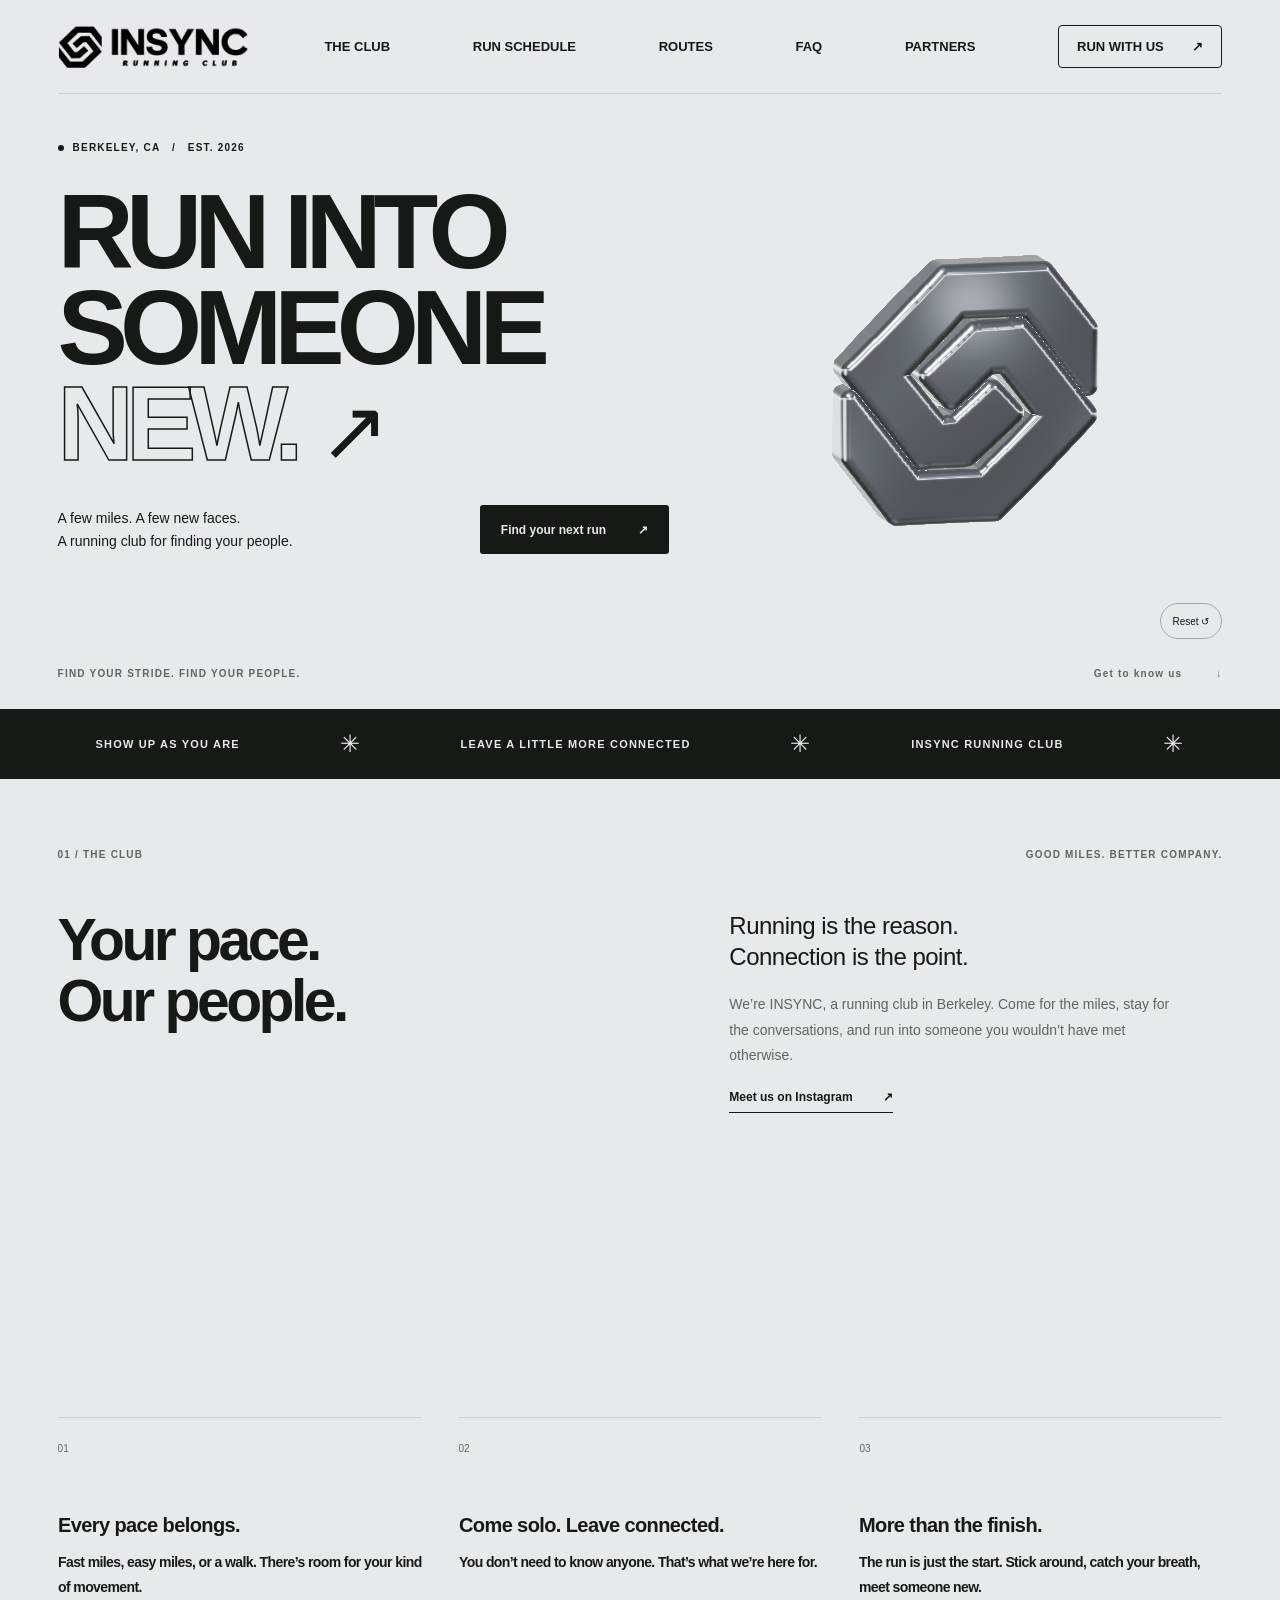
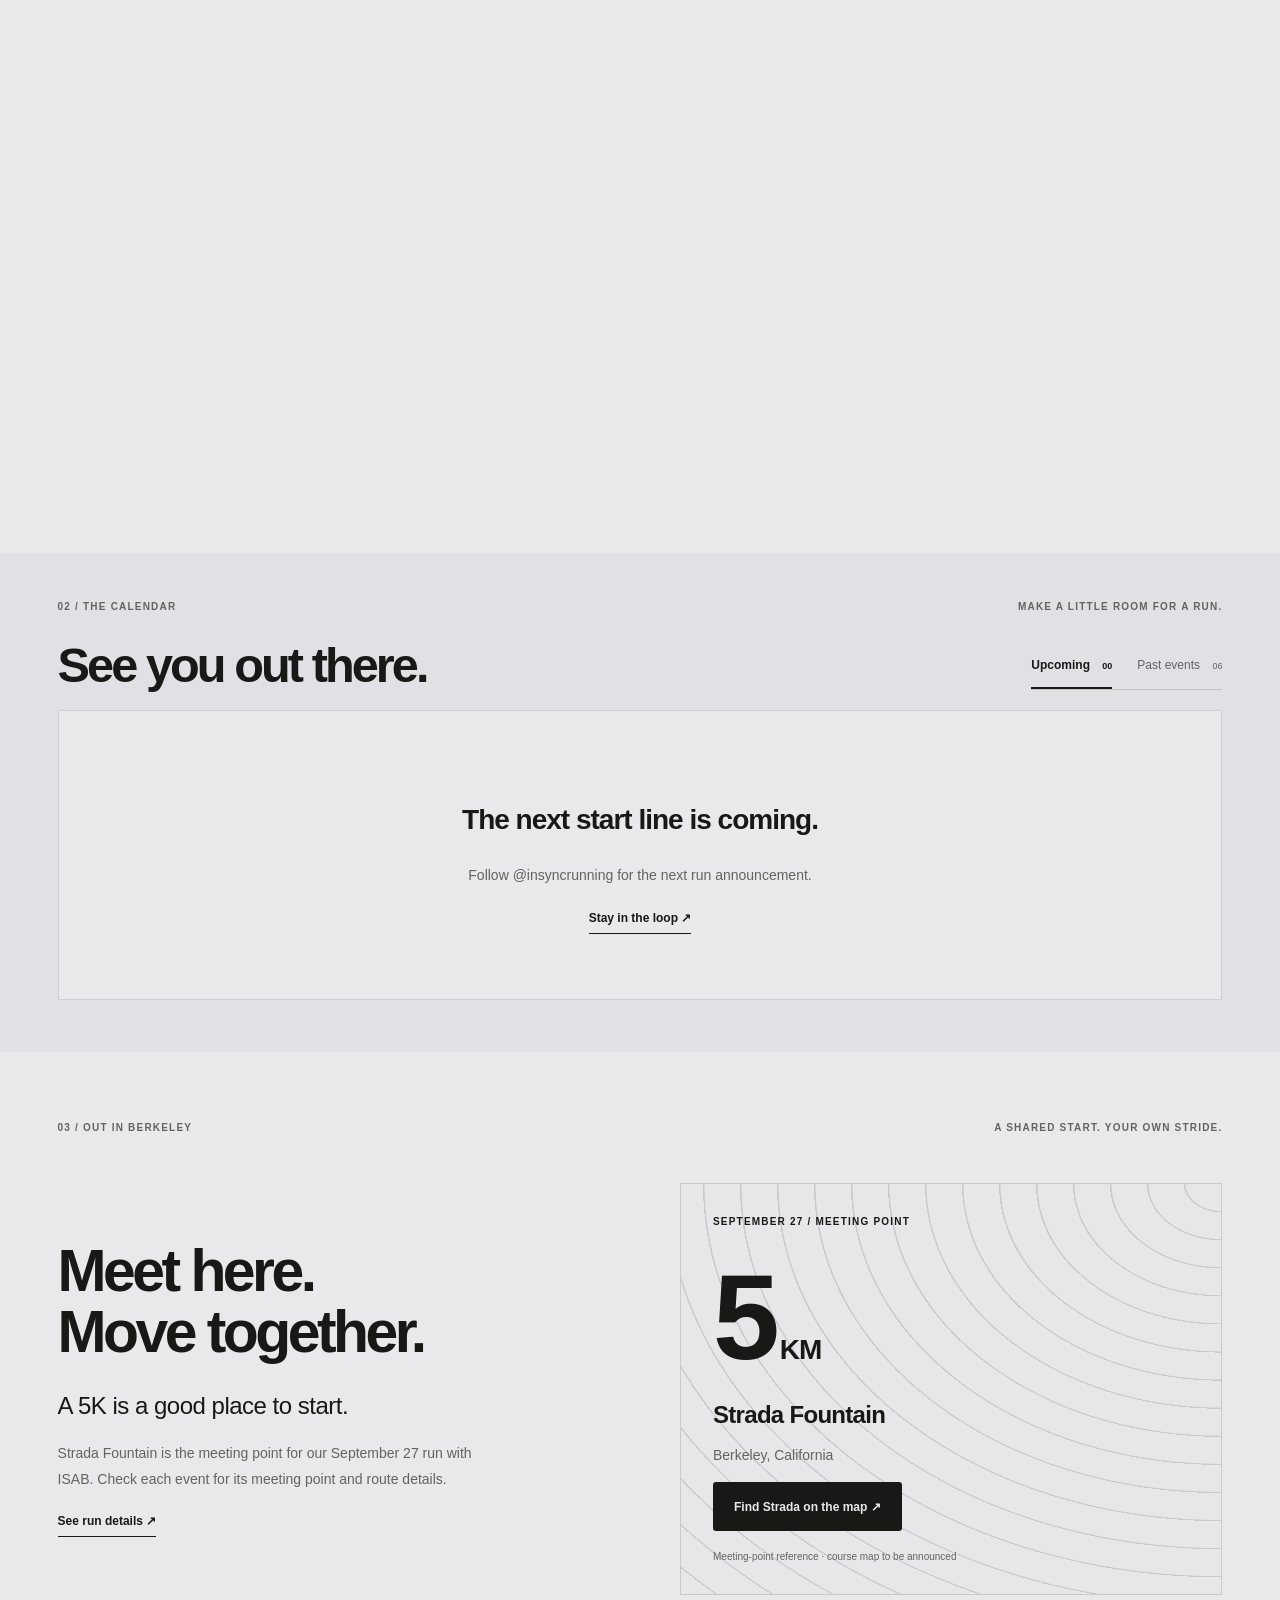
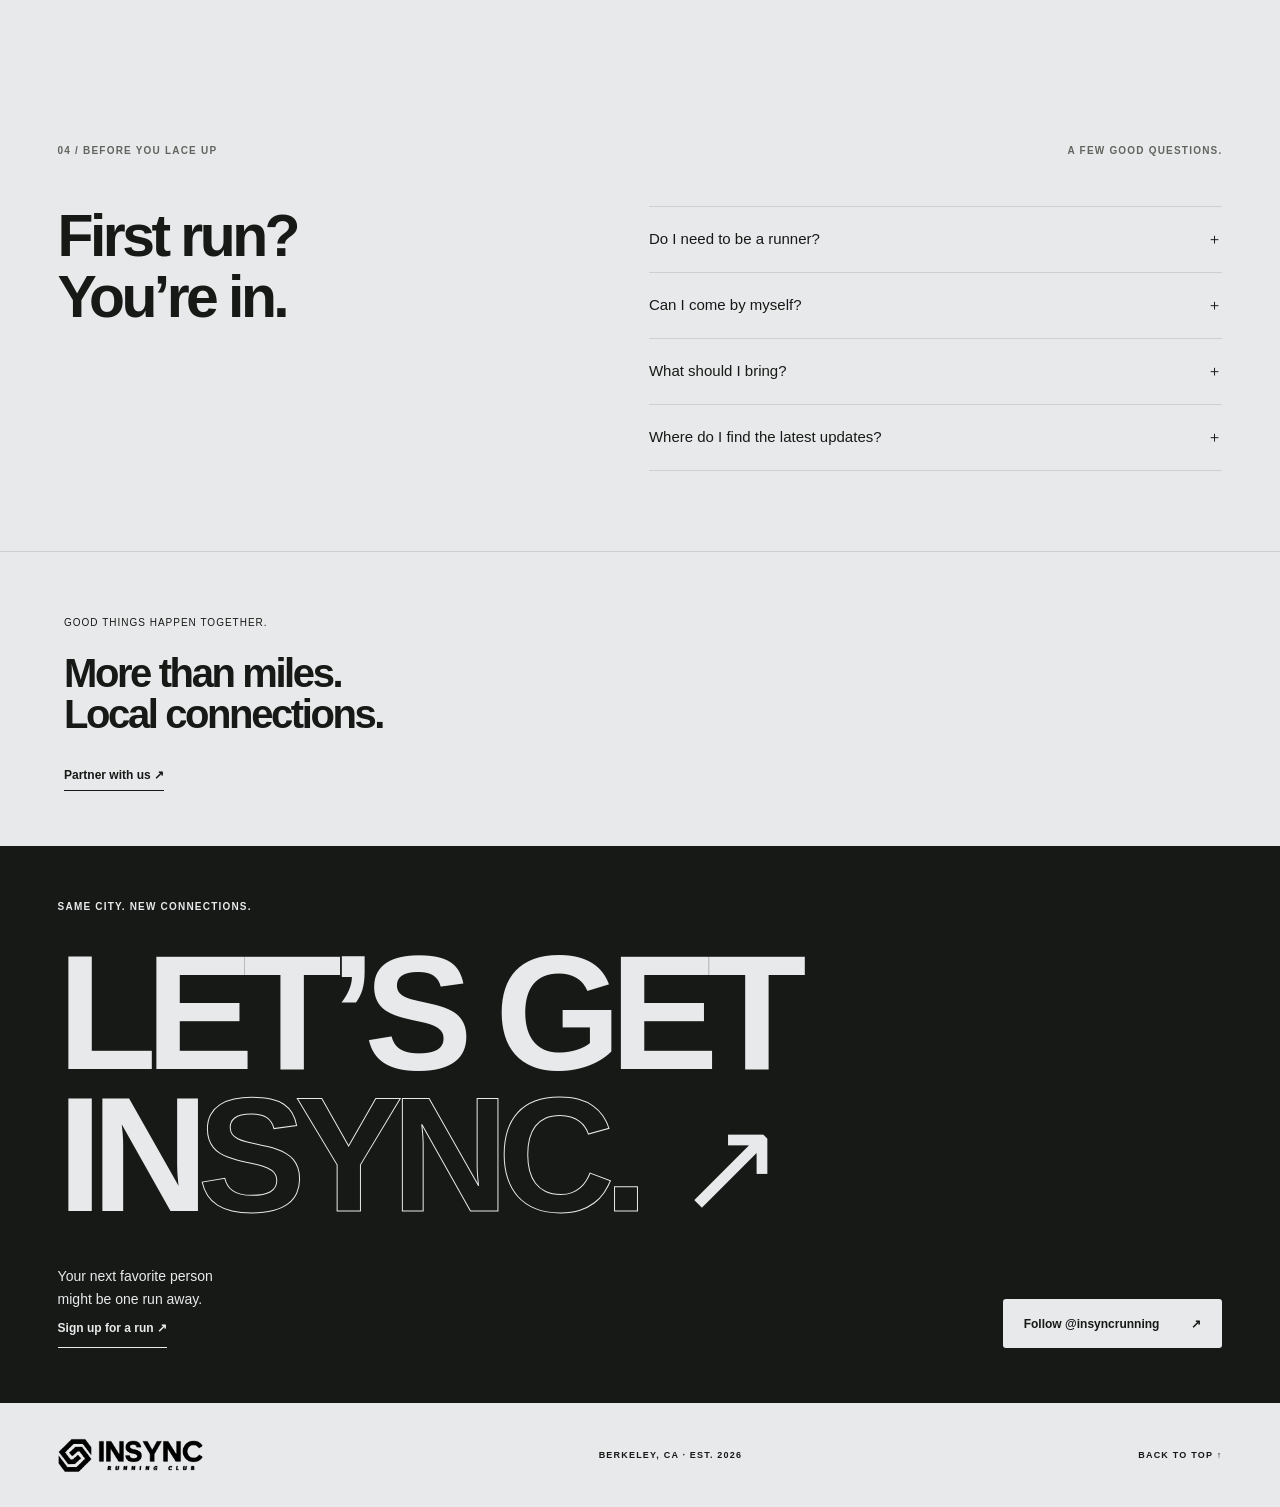
==== index.html @ 60ff1a01 "Keep the full calendar flyer visible and run the bead under the values copy. Co-authored-by: Cursor " ====
<!doctype html>
<html lang="en">
<head>
<meta charset="utf-8"><meta name="viewport" content="width=device-width, initial-scale=1">
<title>INSYNC Running Club — Run into someone new.</title>
<meta name="description" content="Find your stride. Find your people. INSYNC is a Berkeley running club for every pace. Explore upcoming runs and join the community.">
<meta name="theme-color" content="#e8e9eb"><meta property="og:title" content="INSYNC Running Club"><meta property="og:description" content="Run into someone new. A Berkeley running club for every pace."><meta property="og:image" content="https://insyncrunning.com/assets/og.png"><meta property="og:type" content="website">
<link rel="icon" href="assets/favicon-32.png"><link rel="apple-touch-icon" href="assets/apple-touch-icon.png"><link rel="stylesheet" href="styles.css?v=20260923-bead9">
</head>
<body>
<a class="skip" href="#main">Skip to content</a>
<header class="header" id="top"><a class="brand" href="#top" aria-label="INSYNC home"><img src="assets/logo-horizontal.png" width="240" height="64" alt="INSYNC Running Club"></a><nav aria-label="Main navigation" class="main-nav"><a href="#club">THE CLUB</a><a href="#events">RUN SCHEDULE</a><a class="desktop-link" href="#routes">ROUTES</a><a class="desktop-link" href="#faq">FAQ</a><a class="desktop-link" href="partners.html">PARTNERS</a><a href="#join" class="nav-join">RUN WITH US <span aria-hidden="true">↗</span></a><button class="menu-button" aria-expanded="false" aria-controls="site-menu" type="button">MENU <span aria-hidden="true">＋</span></button></nav></header><nav id="site-menu" class="site-menu" aria-label="Full menu" hidden><a href="#club">THE CLUB <span>01</span></a><a href="#events">RUN SCHEDULE <span>02</span></a><a href="#routes">ROUTES <span>03</span></a><a href="#join">SIGN UP <span>04</span></a><a href="#faq">FAQ <span>05</span></a><a href="mailto:lperehinets1@gmail.com">PARTNER WITH US <span>06</span></a></nav>
<main id="main">
<section class="hero">
<div class="jelly-stage"><canvas id="logo-jelly" tabindex="0" role="img" aria-label="Interactive 3D INSYNC logo. Drag and release to toss, tap to squish. Use arrow keys to nudge, Space to squish, or Escape to reset."></canvas><div class="jelly-grab" aria-hidden="true"></div></div>
<div class="hero-copy"><p class="eyebrow"><span class="dot"></span> BERKELEY, CA &nbsp; / &nbsp; EST. 2026</p><h1>RUN INTO<br>SOMEONE<br><span class="outline">NEW.</span><span class="title-arrow" aria-hidden="true">↗</span></h1><div class="hero-bottom"><p>A few miles. A few new faces.<br>A running club for finding your people.</p><a class="button dark" href="#events">Find your next run <span aria-hidden="true">↗</span></a></div></div>
<div class="hero-space" aria-hidden="true"></div>
<button id="jelly-reset" class="hero-reset" type="button" hidden aria-label="Reset logo position">Reset ↺</button>
<div class="hero-caption"><span>FIND YOUR STRIDE. FIND YOUR PEOPLE.</span><a href="#club">Get to know us <span aria-hidden="true">↓</span></a></div>
</section>
<div class="ticker" aria-hidden="true"><span>SHOW UP AS YOU ARE</span><b>✳</b><span>LEAVE A LITTLE MORE CONNECTED</span><b>✳</b><span>INSYNC RUNNING CLUB</span><b>✳</b></div>
<section class="club section" id="club"><div class="section-label"><span>01 / THE CLUB</span><span>GOOD MILES. BETTER COMPANY.</span></div><div class="club-intro"><h2>Your pace.<br>Our people.</h2><div><p class="lead">Running is the reason.<br>Connection is the point.</p><p>We’re INSYNC, a running club in Berkeley. Come for the miles, stay for the conversations, and run into someone you wouldn’t have met otherwise.</p><a class="text-link" href="https://www.instagram.com/insyncrunning" target="_blank" rel="noopener noreferrer">Meet us on Instagram <span aria-hidden="true">↗</span></a></div></div>
<div class="values-runway" id="values-runway">
<div class="values-sticky">
<div class="values values-bead">
<div class="metal-bead bead-entry" id="metal-bead" aria-hidden="true"><span class="metal-bead-cue">↓</span></div>
<article class="value-card"><span>01</span><div class="pt-host" data-particle-text><div class="pt-text"><h3 class="pt-title">Every pace belongs.</h3><p class="pt-body">Fast miles, easy miles, or a walk. There’s room for your kind of movement.</p></div><canvas class="pt-canvas" aria-hidden="true"></canvas></div></article>
<article class="value-card"><span>02</span><div class="pt-host" data-particle-text><div class="pt-text"><h3 class="pt-title">Come solo. Leave connected.</h3><p class="pt-body">You don’t need to know anyone. That’s what we’re here for.</p></div><canvas class="pt-canvas" aria-hidden="true"></canvas></div></article>
<article class="value-card"><span>03</span><div class="pt-host" data-particle-text><div class="pt-text"><h3 class="pt-title">More than the finish.</h3><p class="pt-body">The run is just the start. Stick around, catch your breath, meet someone new.</p></div><canvas class="pt-canvas" aria-hidden="true"></canvas></div></article>
</div>
</div>
</div>
</section>
<section class="events section" id="events"><div class="section-label"><span>02 / THE CALENDAR</span><span>MAKE A LITTLE ROOM FOR A RUN.</span></div><div class="events-heading"><h2>See you out there.</h2><div class="tabs" role="tablist" aria-label="Event schedule"><button type="button" id="upcoming-tab" role="tab" aria-selected="true" aria-controls="upcoming">Upcoming <span id="upcoming-count">01</span></button><button type="button" id="past-tab" role="tab" aria-selected="false" aria-controls="past" tabindex="-1">Past events <span id="past-count">05</span></button></div></div>
<div id="upcoming" role="tabpanel" aria-labelledby="upcoming-tab" tabindex="0"><article class="event-card" id="featured-event"><div class="event-poster event-poster--image"><img src="assets/insync-september-27-isab.png" width="819" height="1024" alt="INSYNC × ISAB flyer: 5K &amp; DJ Afters, Sunday September 27 at 10:30 AM, Strada Fountain"></div><div class="event-info"><p class="eyebrow" id="event-status"><span class="dot"></span> NEXT ON THE CALENDAR</p><h3>INSYNC × ISAB</h3><p class="event-description">A Sunday 5K with International Students Association at Berkeley, then DJ afters.<br>All paces. Anyone welcome.</p><dl><div><dt>WHEN</dt><dd><time datetime="2026-09-27T10:30:00-07:00">Sunday, September 27, 2026<br>10:30 AM · Pacific</time></dd></div><div><dt>MEET AT</dt><dd>Strada Fountain<br><span>Berkeley, CA</span></dd></div><div><dt>THE PLAN</dt><dd>3 miles / 5K. Then we hang.</dd></div></dl><div class="event-actions"><a class="button dark" id="event-rsvp" href="https://partiful.com/e/kMO2O52GMtITjHEYvllk" target="_blank" rel="noopener noreferrer">Count me in <span aria-hidden="true">↗</span></a><a class="text-link" href="https://www.google.com/maps/search/?api=1&amp;query=Caffe+Strada+Berkeley" target="_blank" rel="noopener noreferrer">Get directions ↗</a></div><a class="calendar-link" id="calendar-link" href="assets/insync-september-27.ics" download>Add to calendar <span aria-hidden="true">＋</span></a></div></article><div class="empty-state" id="upcoming-empty" hidden><h3>The next start line is coming.</h3><p>Follow @insyncrunning for the next run announcement.</p><a class="text-link" href="https://www.instagram.com/insyncrunning" target="_blank" rel="noopener noreferrer">Stay in the loop ↗</a></div></div>
<div id="past" role="tabpanel" aria-labelledby="past-tab" tabindex="0" hidden><div class="archive-grid" id="archive-grid"><article class="archive-card"><p class="eyebrow">SEP 18, 2026</p><h3>5K &amp; Afters</h3><p>5:30 PM · Fountain next to Strada<br>Berkeley, CA</p><a class="text-link" href="https://www.instagram.com/insyncrunning" target="_blank" rel="noopener noreferrer">Visit club Instagram ↗</a></article><article class="archive-card"><p class="eyebrow">SEP 04, 2026</p><h3>INSYNC × Layers</h3><p>5K & DJ Afters · 4 PM<br>2436 Channing Way, Berkeley</p><a class="text-link" href="https://www.instagram.com/insyncrunning" target="_blank" rel="noopener noreferrer">Visit club Instagram ↗</a></article><article class="archive-card"><p class="eyebrow">MAY 09, 2026</p><h3>Finals Week Reset Run</h3><p>10 AM · Layers Superfood Bar<br>2436 Channing Way, Berkeley</p><a class="text-link" href="https://www.instagram.com/insyncrunning" target="_blank" rel="noopener noreferrer">Visit club Instagram ↗</a></article><article class="archive-card"><p class="eyebrow">MAY 03, 2026</p><h3>Running in Her Shoes</h3><p>5K · 10:30 AM · 2325 Piedmont Ave<br>Benefiting the Peace Over Violence Foundation</p><a class="text-link" href="https://www.instagram.com/insyncrunning" target="_blank" rel="noopener noreferrer">Visit club Instagram ↗</a></article><article class="archive-card"><p class="eyebrow">APR 25, 2026</p><h3>KAPi × INSYNC</h3><p>5K Charity Run · 10 AM<br>Fountain across from Strada</p><a class="text-link" href="https://www.instagram.com/insyncrunning" target="_blank" rel="noopener noreferrer">Visit club Instagram ↗</a></article></div></div></section>
<section class="routes section" id="routes"><div class="section-label"><span>03 / OUT IN BERKELEY</span><span>A SHARED START. YOUR OWN STRIDE.</span></div><div class="route-grid"><div><h2>Meet here.<br>Move together.</h2><p class="lead">A 5K is a good place to start.</p><p>Strada Fountain is the meeting point for our September 27 run with ISAB. Check each event for its meeting point and route details.</p><a class="text-link" href="https://partiful.com/e/kMO2O52GMtITjHEYvllk" target="_blank" rel="noopener noreferrer">See run details ↗</a></div><div class="route-panel"><span class="eyebrow">SEPTEMBER 27 / MEETING POINT</span><div class="route-distance">5<span>KM</span></div><h3>Strada Fountain</h3><p>Berkeley, California</p><a class="button dark" href="https://www.google.com/maps/search/?api=1&amp;query=Caffe+Strada+Berkeley" target="_blank" rel="noopener noreferrer">Find Strada on the map ↗</a><small>Meeting-point reference · course map to be announced</small></div></div></section><section class="faq section" id="faq"><div class="section-label"><span>04 / BEFORE YOU LACE UP</span><span>A FEW GOOD QUESTIONS.</span></div><div class="faq-grid"><h2>First run?<br>You’re in.</h2><div class="questions"><details><summary>Do I need to be a runner?<span aria-hidden="true">＋</span></summary><p>No pace requirement here. Run, jog, or walk — show up with whatever energy you’ve got.</p></details><details><summary>Can I come by myself?<span aria-hidden="true">＋</span></summary><p>Absolutely. Meeting someone new is the whole idea. Come say hi and we’ll take it from there.</p></details><details><summary>What should I bring?<span aria-hidden="true">＋</span></summary><p>Comfortable shoes, water, and whatever you need for a few miles outside. Check the event page for any specific details.</p></details><details><summary>Where do I find the latest updates?<span aria-hidden="true">＋</span></summary><p>Check <a href="https://www.instagram.com/insyncrunning" target="_blank" rel="noopener noreferrer">@insyncrunning on Instagram</a> and the linked event page for meeting details and changes.</p></details></div></div></section>
<section class="partner-strip"><p>GOOD THINGS HAPPEN TOGETHER.</p><h2>More than miles.<br>Local connections.</h2><a class="text-link" href="mailto:lperehinets1@gmail.com">Partner with us ↗</a></section><section class="join section" id="join"><p class="eyebrow">SAME CITY. NEW CONNECTIONS.</p><h2>LET’S GET<br>IN<span class="outline">SYNC.</span><span aria-hidden="true">↗</span></h2><div class="join-bottom"><p>Your next favorite person<br>might be one run away.<br><a class="text-link" href="#events">Sign up for a run ↗</a></p><a class="button light" href="https://www.instagram.com/insyncrunning" target="_blank" rel="noopener noreferrer">Follow @insyncrunning <span aria-hidden="true">↗</span></a></div></section>
</main><footer><a href="#top" aria-label="Back to top"><img src="assets/logo-horizontal.png" alt="INSYNC Running Club" width="170" height="46"></a><span>BERKELEY, CA · EST. 2026</span><a href="#top">BACK TO TOP ↑</a></footer><script src="main.js?v=20260923-bead9"></script><script src="particle-text.js?v=20260923-bead9" defer></script><script src="logo-jelly.js?v=20260923-bead9" defer></script>
</body></html>
---- styles.css ----
:root{--paper:#e8e9eb;--ink:#171916;--muted:#62645e;--line:#cdd0d3;--accent:#d8dadd;--ease:cubic-bezier(.22,1,.36,1)}*{box-sizing:border-box}html{scroll-behavior:smooth;scroll-padding-top:100px}body{margin:0;background:var(--paper);color:var(--ink);font-family:Arial,Helvetica,sans-serif;-webkit-font-smoothing:antialiased}a{color:inherit;text-decoration:none}button{font:inherit;color:inherit;cursor:pointer}img{display:block;max-width:100%;height:auto}button,a,summary{-webkit-tap-highlight-color:transparent}a:focus-visible,button:focus-visible,summary:focus-visible,[tabindex]:focus-visible{outline:2px solid var(--ink);outline-offset:6px}::selection{background:var(--ink);color:var(--paper)}[hidden]{display:none!important}.skip{position:fixed;top:-80px;left:20px;z-index:100;background:var(--ink);color:white;padding:16px}.skip:focus{top:12px}.header{height:94px;margin:0 4.5%;display:flex;justify-content:space-between;align-items:center;border-bottom:1px solid var(--line)}.brand{width:190px}.brand img,footer img{mix-blend-mode:multiply}.header nav{display:flex;align-items:center;gap:34px;font-size:13px;font-weight:600}.header nav a{padding:12px 0}.header nav .nav-join{border:1px solid var(--ink);padding:13px 18px;border-radius:4px}.nav-join span{margin-left:25px}.hero{padding:48px 4.5% 0;display:grid;grid-template-columns:1.18fr 1fr;gap:35px}.eyebrow,.section-label,.panel-top,.panel-bottom,.hero-caption,.ticker,.poster-top,.poster-bottom,footer,.calendar-link{font-size:10px;font-weight:700;letter-spacing:1.2px}.eyebrow{display:flex;align-items:center;gap:9px;margin:0 0 30px}.dot{width:6px;height:6px;background:currentColor;border-radius:50%;display:inline-block}h1{font-size:clamp(70px,8.25vw,140px);letter-spacing:-.075em;line-height:.91;margin:0;font-weight:900}h1 .outline{-webkit-text-stroke:1.5px var(--ink);color:transparent}.title-arrow{display:inline-block;font-size:.8em;margin-left:.28em;font-weight:400}.hero-bottom{display:flex;flex-wrap:wrap;align-items:center;gap:20px;justify-content:space-between;margin-top:34px}.hero-bottom p,.join-bottom p{font-size:14px;line-height:1.65;margin:0}.button{min-height:49px;padding:17px 21px;display:inline-flex;align-items:center;justify-content:space-between;gap:32px;font-size:12px;font-weight:700;border-radius:3px;transition:transform .25s var(--ease),background .25s}.button:hover{transform:translateY(-3px)}.button.dark{background:var(--ink);color:var(--paper)}.button.dark:hover{background:#373b32}.button.light{background:var(--paper);color:var(--ink)}.run-panel{background:linear-gradient(125deg,#b4b7bc 0%,#eceef0 32%,#c8cbd0 57%,#f0f1f2 78%,#b9bcc1 100%);min-height:490px;position:relative;overflow:hidden;border-radius:3px;display:flex;flex-direction:column;justify-content:space-between}.panel-top,.panel-bottom{display:flex;justify-content:space-between;align-items:center;padding:25px;z-index:2;gap:12px;line-height:1.6}.panel-coordinate{text-align:right}.track{position:absolute;inset:0;overflow:hidden}.track i{position:absolute;width:145%;height:48%;border:1px solid #9fa4ab;transform:rotate(-28deg);border-radius:50%;left:-20%;top:58%}.track i:nth-child(2){width:170%;height:64%;left:-32%;top:50%}.track i:nth-child(3){width:195%;height:80%;left:-44%;top:42%}.track i:nth-child(4){width:220%;height:96%;left:-56%;top:34%}.hero-caption{grid-column:1/-1;display:flex;justify-content:space-between;padding:1px 0 30px;color:var(--muted)}.hero-caption a span{margin-left:30px}.ticker{background:var(--ink);color:var(--paper);display:flex;justify-content:space-around;align-items:center;gap:24px;padding:21px 4.5%;font-size:11px}.ticker b{font-size:24px;font-weight:400}.section{padding:70px 4.5% 80px}.section-label{display:flex;justify-content:space-between;color:var(--muted);margin-bottom:50px}.club-intro{display:grid;grid-template-columns:1.2fr 1fr;gap:80px}h2{font-size:clamp(38px,4.6vw,72px);letter-spacing:-.06em;line-height:1.03;margin:0;font-weight:700}.club-intro>div{max-width:440px}.lead{font-size:24px;line-height:1.3;letter-spacing:-.5px;margin:0 0 20px}.club-intro p:not(.lead),.values .pt-body,.questions p{font-size:14px;line-height:1.8;color:var(--muted)}.text-link{display:inline-flex;gap:30px;font-size:12px;font-weight:700;border-bottom:1px solid currentColor;padding:8px 0;transition:gap .25s}.text-link:hover{gap:38px}.values{display:grid;grid-template-columns:repeat(3,1fr);gap:38px;margin-top:65px}.values article{border-top:1px solid var(--line);padding-top:20px;position:relative}.values article>span{font-size:10px;color:var(--muted)}.values .pt-title,.values h3{font-size:20px;letter-spacing:-.6px;margin:28px 0 12px;display:block;font-weight:700;color:var(--ink)}.values .pt-body,.values p{max-width:310px;margin:0}.events{background:#dfe1e4;padding-top:48px;padding-bottom:52px}.events .section-label{margin-bottom:28px}.events-heading{display:flex;justify-content:space-between;align-items:end;gap:30px;margin-bottom:20px}.events-heading h2{font-size:clamp(32px,3.8vw,56px)}.tabs{display:flex;border-bottom:1px solid #c3c5ba;gap:25px}.tabs button{background:none;border:0;border-bottom:2px solid transparent;padding:15px 0;font-size:12px;color:var(--muted)}.tabs button[aria-selected=true]{border-color:var(--ink);color:var(--ink);font-weight:bold}.tabs span{font-size:9px;margin-left:9px}.event-card{display:grid;grid-template-columns:minmax(220px,.78fr) 1.22fr;align-items:center;background:var(--paper);border:1px solid var(--line);border-radius:3px;overflow:hidden}.event-poster{background:var(--ink);color:var(--paper);padding:30px;display:flex;flex-direction:column;justify-content:space-between;min-height:495px}.event-poster--image{padding:0;min-height:0;background:#111;overflow:hidden;position:relative;display:flex;align-items:center;justify-content:center;align-self:stretch}.event-poster--image img{display:block;width:auto;height:auto;max-width:100%;max-height:min(560px,62vh);margin:0 auto;object-fit:contain}.poster-top{display:flex;justify-content:space-between;align-items:center;line-height:1.5}.poster-top img{filter:invert(1);mix-blend-mode:screen}.poster-title{font-size:clamp(48px,6.2vw,100px);font-weight:900;font-style:italic;line-height:.94;letter-spacing:-.065em;margin:55px 0}.poster-title span{color:var(--accent)}.poster-bottom{display:flex;justify-content:space-between;font-size:9px;gap:20px}.event-info{padding:26px 32px;display:flex;flex-direction:column;justify-content:center}.event-info .eyebrow{font-size:9px;margin-bottom:14px}.event-info h3{font-size:clamp(26px,2.6vw,34px);letter-spacing:-1.4px;margin:0 0 10px}.event-description{color:var(--muted);font-size:13px;line-height:1.55;margin:0}.event-info dl{margin:16px 0}.event-info dl>div{display:grid;grid-template-columns:80px 1fr;padding:8px 0;border-top:1px solid var(--line);gap:10px}.event-info dt{font-size:9px;letter-spacing:1px;padding-top:3px;color:var(--muted)}.event-info dd{margin:0;font-size:13px;line-height:1.6}.event-info dd span{color:var(--muted)}.event-actions{display:flex;align-items:center;gap:25px;flex-wrap:wrap}.calendar-link{display:inline-block;font-size:10px;margin-top:12px;letter-spacing:0;font-weight:400;padding:4px 0}.empty-state{padding:65px 25px;text-align:center;border:1px solid var(--line);background:var(--paper)}.empty-state h3{font-size:28px;letter-spacing:-1px}.empty-state p{font-size:14px;line-height:1.7;max-width:440px;margin:15px auto;color:var(--muted)}.archive-symbol{font-size:50px}.faq-grid{display:grid;grid-template-columns:1fr 1.1fr;gap:70px}details{border-top:1px solid var(--line)}details:last-child{border-bottom:1px solid var(--line)}summary{list-style:none;cursor:pointer;padding:23px 0;font-size:15px;display:flex;justify-content:space-between;gap:20px}summary::-webkit-details-marker{display:none}summary span{transition:transform .25s}details[open] summary span{transform:rotate(45deg)}.questions p{margin:0;padding:0 30px 24px 0}.questions p a{text-decoration:underline}.join{background:var(--ink);color:var(--paper);padding-top:55px;padding-bottom:55px}.join h2{font-size:clamp(70px,12.7vw,195px);line-height:.87;letter-spacing:-.07em;font-weight:900}.join h2>.outline{-webkit-text-stroke:1px var(--paper);color:transparent}.join h2>span:last-child{font-weight:400;font-size:.8em;margin-left:.3em}.join-bottom{display:flex;justify-content:space-between;align-items:end;margin-top:40px;gap:30px}.join a:focus-visible{outline-color:var(--paper)}footer{padding:35px 4.5%;display:flex;align-items:center;justify-content:space-between;gap:25px;font-size:9px}footer img{width:145px}a:hover{opacity:.85}.button:hover,.brand:hover{opacity:1}@media(min-width:1600px){.hero,.section,.header,footer{padding-left:max(4.5%,calc((100% - 1500px)/2));padding-right:max(4.5%,calc((100% - 1500px)/2))}.header{margin:0}.run-panel{min-height:570px}}@media(max-width:1000px){.hero{gap:25px;grid-template-columns:1.05fr 1fr}.hero-bottom{display:block}.hero-bottom .button{margin-top:18px}.run-panel{min-height:460px}.panel-top,.panel-bottom{padding:18px;font-size:8px}.events-heading{display:block}.tabs{width:max-content;margin-top:20px}.event-info{padding:30px 25px}.club-intro{gap:40px}.values{gap:22px}.values .pt-title,.values h3{font-size:18px}.poster-title{font-size:6.2vw}}@media(max-width:650px){html{scroll-padding-top:20px}.header{height:77px}.brand{width:140px}.header nav{gap:16px;font-size:11px}.header nav>a:first-child{display:none}.header nav .nav-join{padding:11px}.nav-join span{margin-left:8px}.hero{padding-top:32px;grid-template-columns:1fr;gap:27px}h1{font-size:clamp(48px,16.8vw,108px)}.eyebrow{font-size:9px;margin-bottom:24px}.hero-bottom{display:flex;margin-top:25px;gap:15px}.hero-bottom p{font-size:12px}.hero-bottom .button{margin-top:0;font-size:11px;gap:20px;padding:15px}.run-panel{min-height:390px}.panel-top,.panel-bottom{font-size:9px}.hero-caption{font-size:8px;gap:15px;padding-bottom:0}.ticker{margin-top:27px;gap:12px;font-size:8px;padding:15px 4.5%}.ticker span:last-of-type,.ticker b:last-child{display:none}.ticker b{font-size:20px}.section{padding:45px 5% 50px}.section-label{margin-bottom:30px;font-size:8px;gap:25px;line-height:1.7}.section-label span:last-child{text-align:right;max-width:135px}.club-intro,.faq-grid{grid-template-columns:1fr;gap:28px}h2{font-size:46px}.lead{font-size:22px}.values{grid-template-columns:1fr;margin-top:35px;gap:25px}.values article{display:grid;grid-template-columns:25px 1fr;gap:0 10px}.values article>span{padding-top:5px}.values .pt-host{grid-column:2}.values .pt-title,.values h3{margin:0 0 10px;font-size:20px}.values .pt-body,.values p{grid-column:2;max-width:none}.event-card{grid-template-columns:1fr;max-height:none}.event-poster{min-height:335px;padding:25px}.event-poster--image{min-height:0;padding:0;height:auto;max-height:none}.poster-title{font-size:70px;margin:38px 0}.event-info{padding:30px 24px}.event-info h3{font-size:34px}.event-actions{gap:18px}.event-actions .text-link{font-size:11px}.events-heading h2{font-size:42px}.tabs{width:100%;justify-content:space-between}.join h2{font-size:18vw}.join-bottom{align-items:start;flex-direction:column;gap:25px}.join h2>span:last-child{margin-left:.13em}footer{flex-wrap:wrap;padding:25px 5%;font-size:8px}footer img{width:125px}footer>a:last-child{margin-left:auto}}@media(prefers-reduced-motion:reduce){html{scroll-behavior:auto}*,*::before,*::after{animation:none!important;transition:none!important}}
.menu-button{background:transparent;border:0;padding:12px 0;font-size:12px;font-weight:600}.menu-button span{margin-left:10px}.site-menu{position:absolute;z-index:20;right:4.5%;top:82px;width:min(440px,91%);background:var(--ink);color:var(--paper);padding:18px 30px;box-shadow:0 20px 50px #0002}.site-menu a{display:flex;justify-content:space-between;padding:20px 0;border-bottom:1px solid #41433f;font-size:20px;letter-spacing:-.5px}.site-menu a:last-child{border:0}.site-menu a span{font-size:10px;color:#bbb}.site-menu a:focus-visible{outline-color:white}.archive-grid{display:grid;grid-template-columns:1fr 1fr;gap:20px}.archive-card{background:var(--paper);padding:32px;border:1px solid var(--line)}.archive-card h3{font-size:30px;letter-spacing:-1px;margin:0 0 20px}.archive-card>p:not(.eyebrow){font-size:13px;line-height:1.8;color:var(--muted)}#past>.event-card{margin-top:24px}.route-grid{display:grid;grid-template-columns:1fr 1fr;gap:80px;align-items:center}.route-grid .lead{margin-top:28px}.route-grid p:not(.lead){font-size:14px;color:var(--muted);line-height:1.8;max-width:430px}.route-panel{position:relative;padding:32px;background:repeating-radial-gradient(ellipse at 100% 0,transparent 0 35px,#c7cace 36px 37px),#e6e7e8;border:1px solid #c7cace}.route-distance{font-size:120px;font-weight:900;letter-spacing:-10px;line-height:1}.route-distance span{font-size:28px;letter-spacing:-1px;margin-left:10px}.route-panel h3{font-size:24px;letter-spacing:-.7px;margin-bottom:5px}.route-panel small{display:block;margin-top:20px;font-size:10px;color:var(--muted)}.partner-strip{padding:55px 5%;border-top:1px solid var(--line)}.partner-strip>p{font-size:10px;letter-spacing:1px}.partner-strip h2{font-size:40px;margin:25px 0}.partner-hero{padding:80px 5%;background:linear-gradient(120deg,#c6c9cd,#f0f1f2,#c6c9cd)}.partner-hero h1{font-size:clamp(60px,9vw,130px);max-width:1000px}.partner-hero .lead{margin-top:35px;max-width:530px}.partner-list{display:grid;grid-template-columns:repeat(3,1fr);gap:25px}.partner-list article{border-top:1px solid var(--line);padding-top:22px}.partner-list h3{font-size:25px;letter-spacing:-.7px}.partner-list p{line-height:1.8;font-size:14px;color:var(--muted)}.partner-contact{background:var(--ink);color:var(--paper);padding:65px 5%}.partner-contact p{line-height:1.8;max-width:530px;margin:25px 0}.partner-contact a:focus-visible{outline-color:white}@media(max-width:650px){.header nav{gap:12px}.header nav>a[href="#events"]{display:none}.menu-button{font-size:11px}.site-menu{top:70px}.archive-grid,.route-grid,.partner-list{grid-template-columns:1fr}.archive-card{padding:25px}.archive-card h3{font-size:26px}.route-grid{gap:30px}.route-panel{padding:25px}.partner-hero{padding:55px 5%}.partner-hero h1{font-size:15vw}.partner-hero .lead{font-size:20px}}

.hero-emblem{position:absolute;inset:18% 12%;display:flex;flex-direction:column;align-items:center;justify-content:center;gap:28px}.hero-emblem img{width:clamp(150px,19vw,260px);mix-blend-mode:multiply}.hero-emblem span{font-size:11px;font-weight:700;letter-spacing:3px}@media(max-width:650px){.hero-emblem img{width:180px}.hero-emblem span{font-size:9px}}

@media(max-width:360px){.brand{width:115px;flex-shrink:0}.header nav{gap:10px}.header nav .nav-join{padding:10px 8px;white-space:nowrap;font-size:10px}.nav-join span{margin-left:4px}.menu-button{white-space:nowrap;font-size:10px}.menu-button span{margin-left:4px}.hero-caption{font-size:7px}.hero-caption a span{margin-left:8px}}

/* The logo has its own contained playground; the rest of the page scrolls normally. */
.header{gap:clamp(35px,6vw,100px)}
.header .main-nav{flex:1;justify-content:space-between;gap:20px}
.header .main-nav .menu-button{display:none}
.run-panel{background:linear-gradient(125deg,#c8cbd0,#e9ebed 48%,#c9cdd2)}
.jelly-stage{position:absolute;inset:60px 0 65px;z-index:1}
.jelly-stage .hero-emblem{inset:0}
#logo-jelly{display:none;width:100%;height:100%;touch-action:none;outline-offset:-5px;cursor:default}
.jelly-ready #logo-jelly{display:block}
.jelly-ready .hero-emblem{display:none}
#logo-jelly.over-logo{cursor:grab}
#logo-jelly.dragging{cursor:grabbing}
#jelly-reset{border:1px solid #a3a7ad;background:transparent;border-radius:20px;padding:9px 12px;font-size:10px;min-height:36px}
.panel-bottom .panel-coordinate{display:none}
@media(max-width:1050px){.header{gap:35px}.header .main-nav{gap:18px}.header .brand{width:160px}.header .main-nav a{font-size:11px}.nav-join span{margin-left:8px}}
@media(max-width:760px){.header{gap:18px}.header .main-nav{flex:0;gap:18px}.header .main-nav .desktop-link,.header .main-nav>a[href="#club"],.header .main-nav>a[href="#events"]{display:none}.header .main-nav .menu-button{display:block}.header .brand{width:140px}.header .main-nav .nav-join{white-space:nowrap}.jelly-stage{inset:55px 0 60px}}
@media(max-width:360px){.header{gap:10px}.header .brand{width:115px}.header .main-nav{gap:10px}.header .main-nav .nav-join{font-size:10px}.panel-bottom{font-size:8px}}

.header .menu-button{white-space:nowrap;flex-shrink:0}

.run-panel .panel-top,.run-panel .panel-bottom{justify-content:flex-end}

/* One full-width hero playground, with links above the moving logo. */
.header nav a,.header nav button,.site-menu a{ text-transform:uppercase; }
.hero{position:relative;isolation:isolate}
.hero>.jelly-stage{inset:0;z-index:2;pointer-events:none}
#logo-jelly{pointer-events:none;touch-action:auto}
.jelly-grab{position:absolute;display:none;pointer-events:auto;touch-action:none;cursor:grab;border-radius:30%;transform:translate(-50%,-50%)}
.jelly-ready .jelly-grab{display:block}
.jelly-grab.dragging{cursor:grabbing}
.hero:has(.jelly-ready) .hero-emblem{display:none}
.hero-copy,.hero-caption{position:relative;z-index:3;pointer-events:none}
.hero-copy a,.hero-caption a{pointer-events:auto}
.run-panel{z-index:1}
.run-panel .panel-bottom{position:relative;z-index:4}
.run-panel{overflow:visible}
.track{border-radius:3px}
.hero #jelly-reset{position:relative;z-index:4}
@media(max-width:1050px) and (min-width:761px){.header .main-nav{gap:12px}.header{gap:24px}.header .main-nav a{font-size:10px}}

.run-panel{z-index:auto}.run-panel .panel-top,.run-panel .panel-bottom{pointer-events:none}.run-panel #jelly-reset{pointer-events:auto}

/* Background-only jelly: no panel, duplicate mark, or foreground canvas. */
.hero>.jelly-stage{z-index:0}
.hero-copy,.hero-caption{z-index:2}
.hero-space{min-height:490px;pointer-events:none}
.hero-reset{position:absolute!important;right:4.5%;bottom:70px;z-index:3!important}
#logo-jelly{opacity:.92}
.jelly-grab{-webkit-user-select:none;user-select:none;-webkit-user-drag:none}
html.jelly-dragging,html.jelly-dragging *{-webkit-user-select:none!important;user-select:none!important;cursor:grabbing!important}
@media(max-width:1000px){.hero-space{min-height:460px}}
@media(max-width:650px){.hero-space{min-height:300px}.hero-reset{bottom:48px}}

/* Values metal bead + particle text */
.values-runway{position:relative;margin-top:40px;height:280vh}
.values-sticky{position:sticky;top:94px;min-height:calc(100dvh - 94px);display:flex;flex-direction:column;justify-content:center;padding:12px 0 48px;box-sizing:border-box}
.values-bead{position:relative;margin-top:0!important;z-index:1;width:100%;padding-bottom:5.5rem}
.metal-bead{position:absolute;top:0;left:0;z-index:4;width:3.4rem;height:3.4rem;border-radius:50%;pointer-events:none;will-change:transform;opacity:0;
background:radial-gradient(circle at 32% 28%,#fff 0%,#f2f2f2 12%,#b8b8b8 28%,#6e6e6e 48%,#2a2a2a 68%,#111 82%,#3a3a3a 100%);
box-shadow:inset 0 -8px 14px #0008,inset 0 6px 12px #fff6,0 14px 28px #0000002e,0 1px 0 #fff8;
transition:opacity .55s var(--ease)}
.metal-bead.bead-entry--in{opacity:1}
.metal-bead.bead-entry--in.metal-bead--waiting{opacity:.45}
.values-runway,.values-bead,.values-sticky{overflow:visible}
.metal-bead::before{content:"";position:absolute;inset:14% 18% auto;height:28%;border-radius:50%;background:linear-gradient(180deg,#fff 0%,#ffffffaa 35%,transparent 100%);filter:blur(1px);opacity:.9}
.metal-bead-cue{position:absolute;left:50%;top:calc(100% + 8px);transform:translateX(-50%) translateY(-6px);font-size:16px;font-weight:700;color:var(--ink);opacity:0;transition:opacity .35s var(--ease),transform .35s var(--ease);text-shadow:0 1px 0 #fff8}
.metal-bead--down .metal-bead-cue{opacity:1;transform:translateX(-50%) translateY(0)}
.values .pt-host{position:relative;color:var(--ink);text-align:left;text-transform:none;letter-spacing:normal;line-height:1.25;font-size:20px;font-weight:700}
.pt-text{display:block}
.pt-canvas{display:none;position:absolute;pointer-events:none;color:var(--ink)}
.pt-host--fx .pt-text{visibility:hidden}
.pt-host--fx .pt-canvas{display:block}
@media(max-width:650px){
.values-runway{height:260vh;margin-top:24px}
.values-sticky{top:72px;min-height:calc(100dvh - 72px);padding:8px 0 36px;justify-content:flex-start;padding-top:28px}
.metal-bead{width:2.75rem;height:2.75rem}
}
@media(prefers-reduced-motion:reduce){
.values-runway{height:auto}
.values-sticky{position:relative;top:auto;min-height:0;display:block;padding:0}
.metal-bead{display:none}
.pt-host--fx .pt-text{visibility:visible}
.pt-host--fx .pt-canvas{display:none}
}
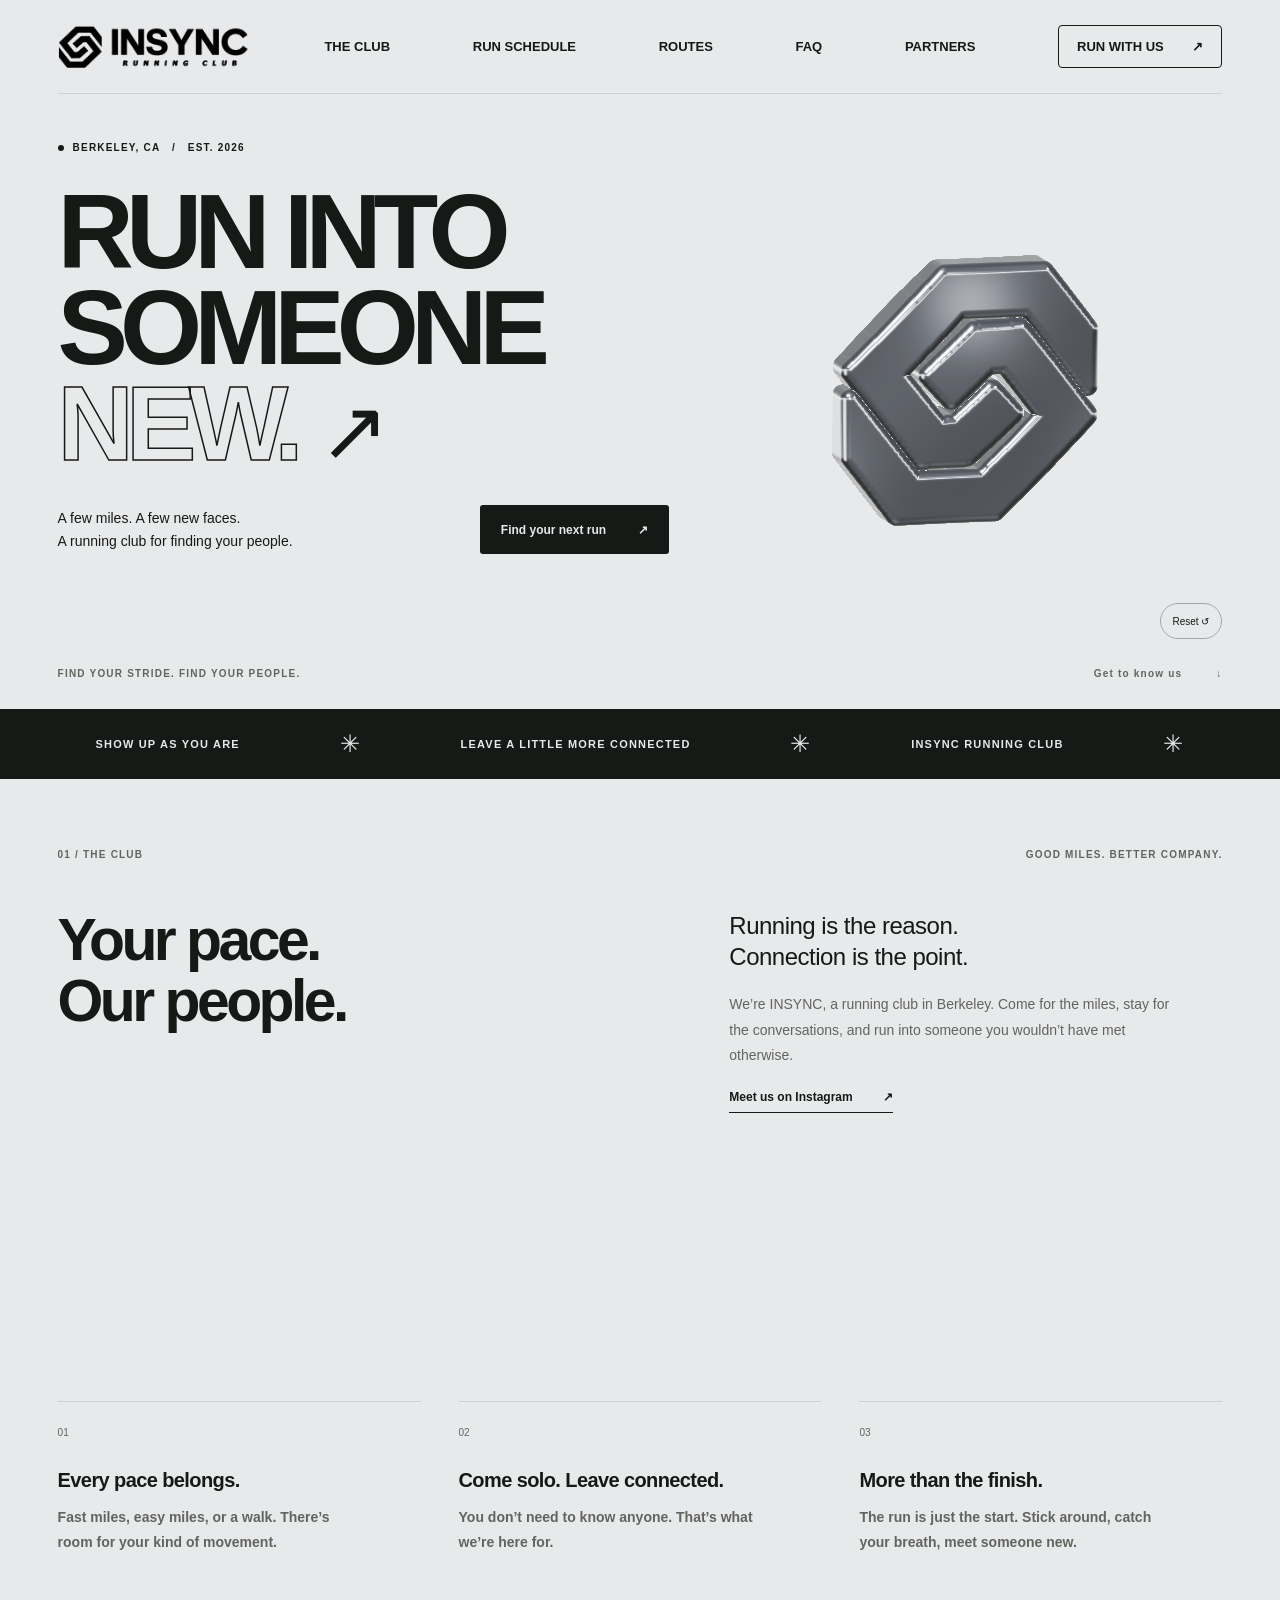
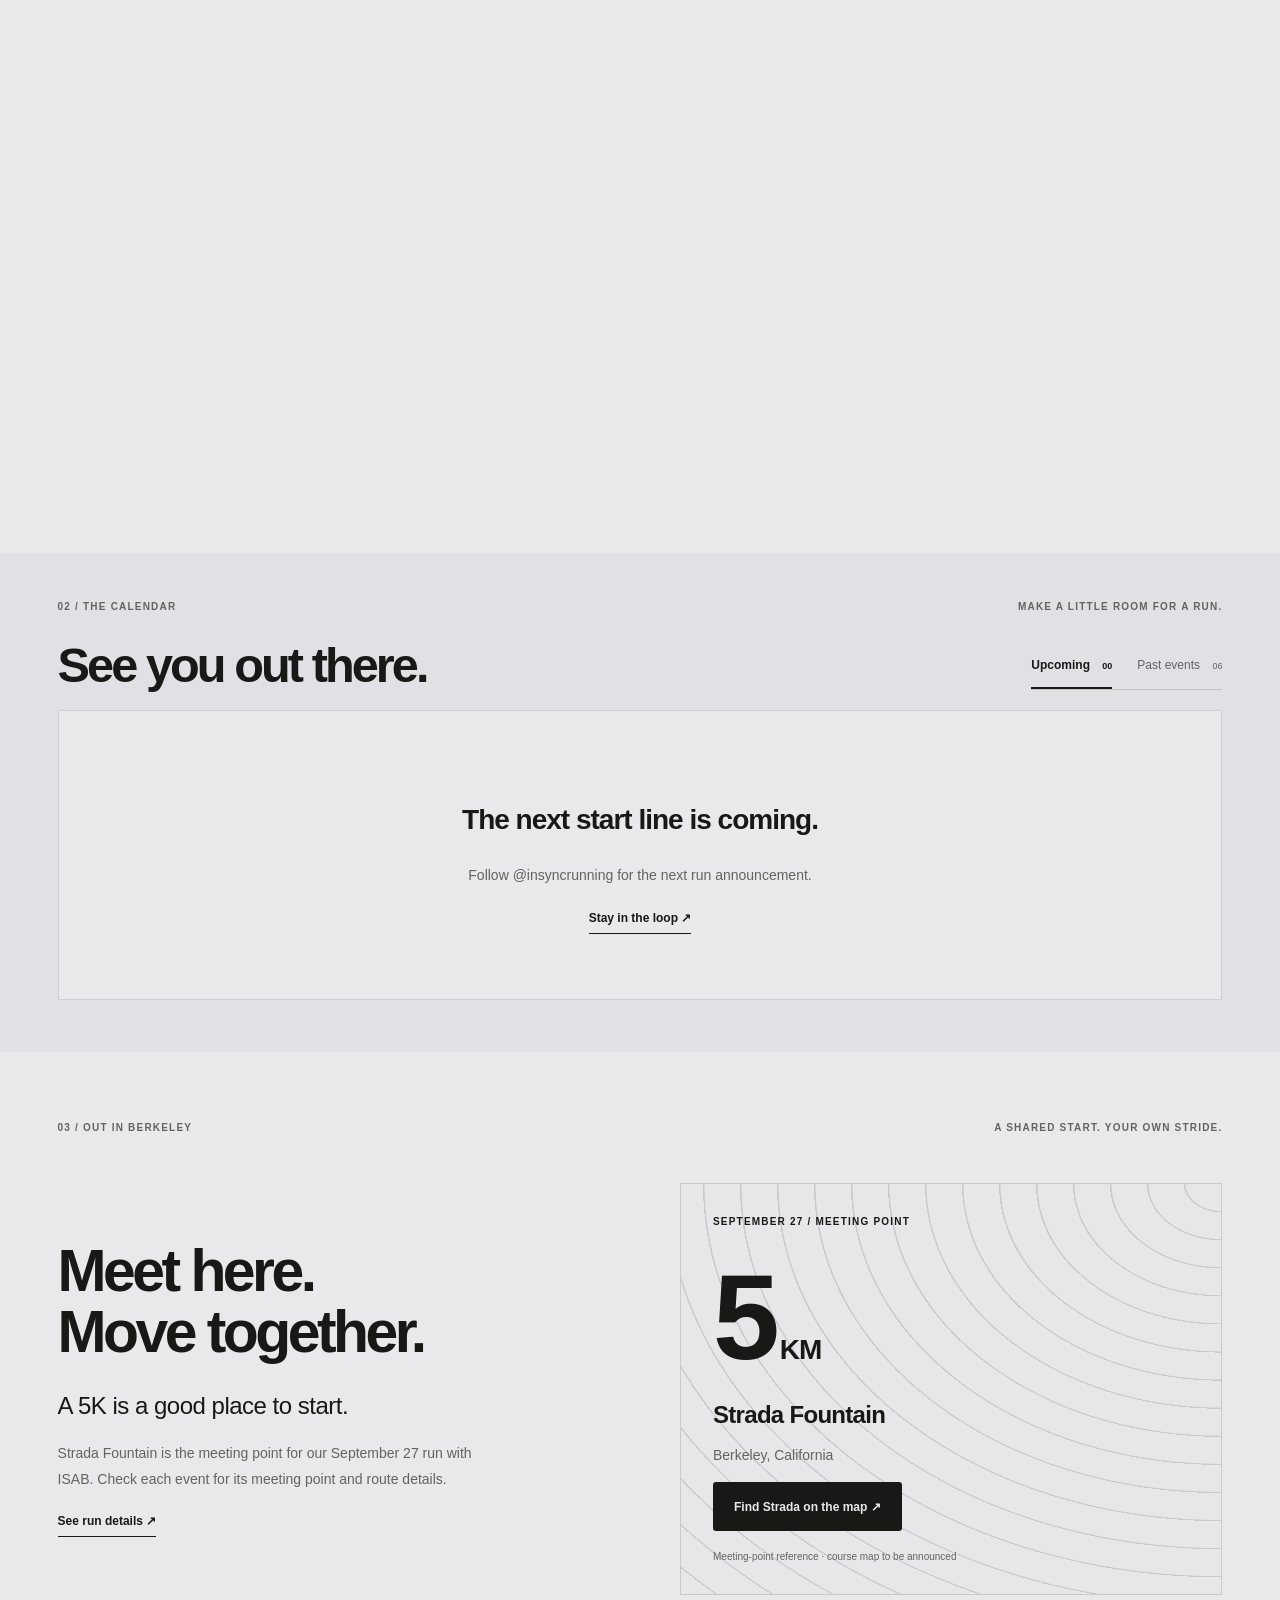
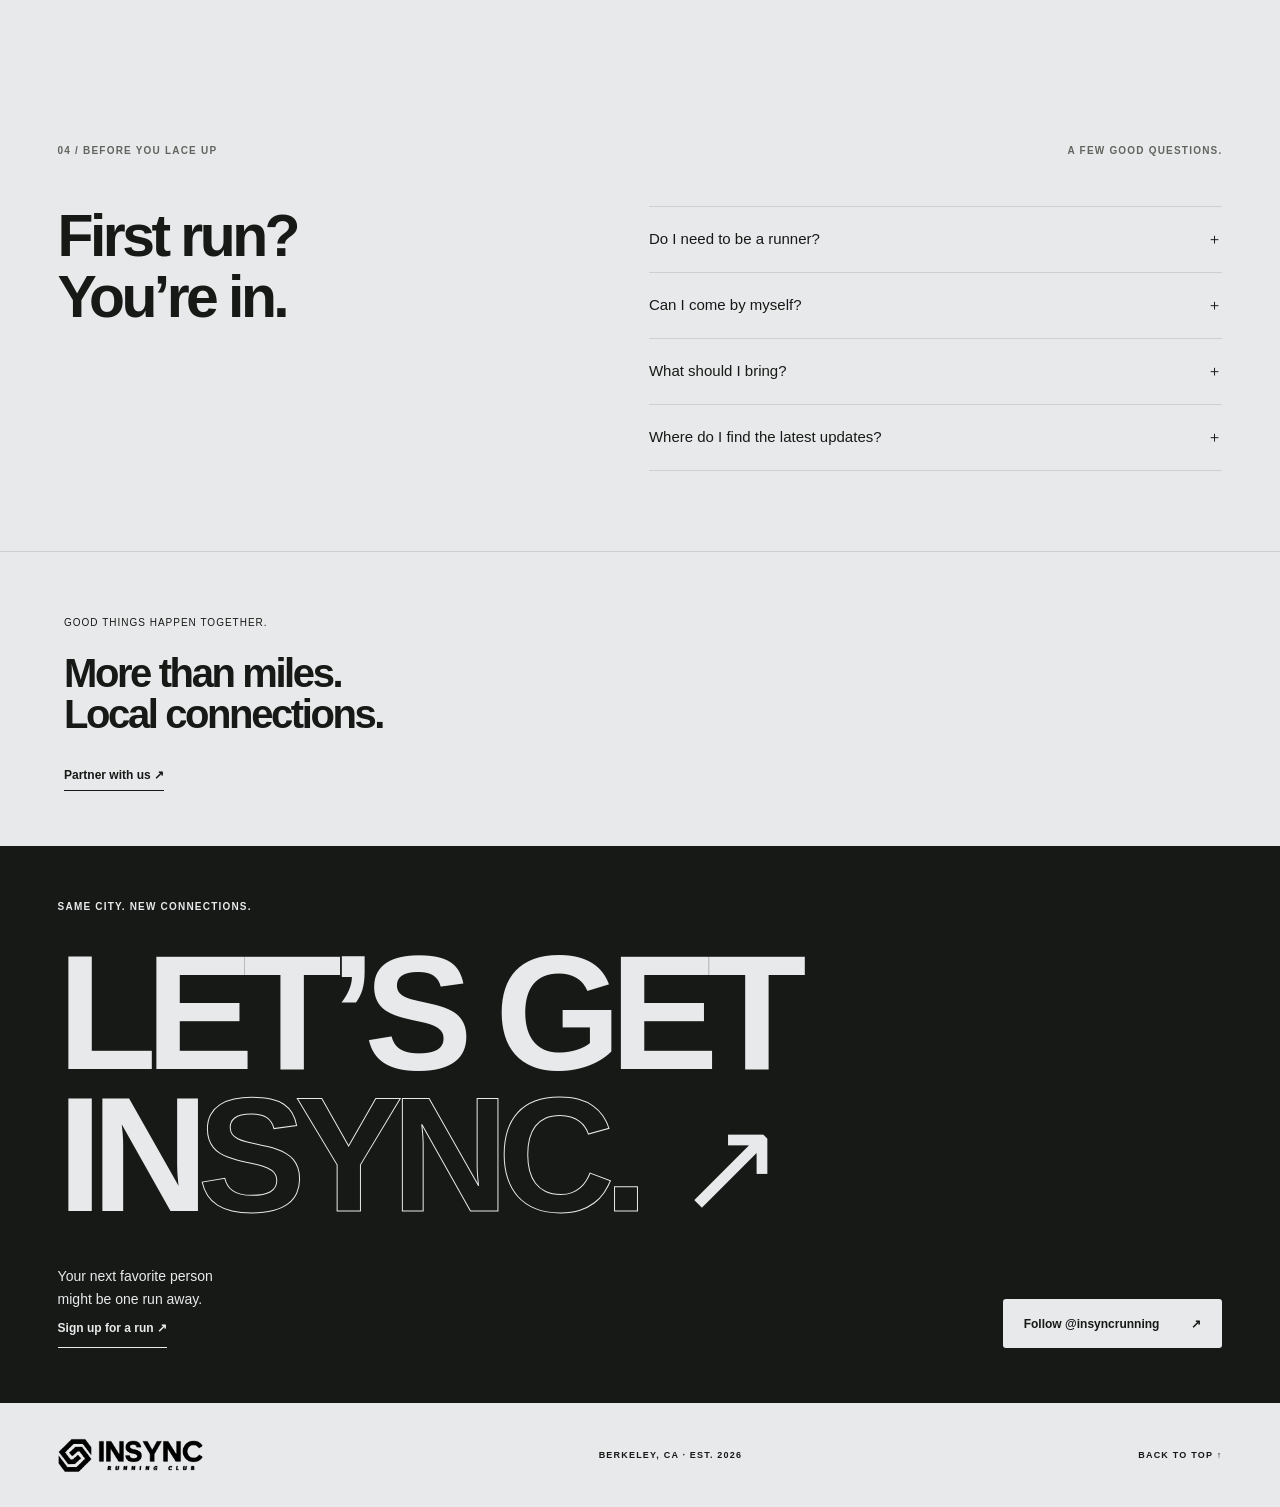
==== commit 8649e1b2: "Show the full calendar flyer and keep the values bead under the copy. Co-authored-by: Cursor <cursor" ====
--- a/index.html
+++ b/index.html
@@ -5,7 +5,7 @@
 <title>INSYNC Running Club — Run into someone new.</title>
 <meta name="description" content="Find your stride. Find your people. INSYNC is a Berkeley running club for every pace. Explore upcoming runs and join the community.">
 <meta name="theme-color" content="#e8e9eb"><meta property="og:title" content="INSYNC Running Club"><meta property="og:description" content="Run into someone new. A Berkeley running club for every pace."><meta property="og:image" content="https://insyncrunning.com/assets/og.png"><meta property="og:type" content="website">
-<link rel="icon" href="assets/favicon-32.png"><link rel="apple-touch-icon" href="assets/apple-touch-icon.png"><link rel="stylesheet" href="styles.css?v=20260923-bead9">
+<link rel="icon" href="assets/favicon-32.png"><link rel="apple-touch-icon" href="assets/apple-touch-icon.png"><link rel="stylesheet" href="styles.css?v=20260923-fix5">
 </head>
 <body>
 <a class="skip" href="#main">Skip to content</a>
@@ -36,5 +36,5 @@
 <div id="past" role="tabpanel" aria-labelledby="past-tab" tabindex="0" hidden><div class="archive-grid" id="archive-grid"><article class="archive-card"><p class="eyebrow">SEP 18, 2026</p><h3>5K &amp; Afters</h3><p>5:30 PM · Fountain next to Strada<br>Berkeley, CA</p><a class="text-link" href="https://www.instagram.com/insyncrunning" target="_blank" rel="noopener noreferrer">Visit club Instagram ↗</a></article><article class="archive-card"><p class="eyebrow">SEP 04, 2026</p><h3>INSYNC × Layers</h3><p>5K & DJ Afters · 4 PM<br>2436 Channing Way, Berkeley</p><a class="text-link" href="https://www.instagram.com/insyncrunning" target="_blank" rel="noopener noreferrer">Visit club Instagram ↗</a></article><article class="archive-card"><p class="eyebrow">MAY 09, 2026</p><h3>Finals Week Reset Run</h3><p>10 AM · Layers Superfood Bar<br>2436 Channing Way, Berkeley</p><a class="text-link" href="https://www.instagram.com/insyncrunning" target="_blank" rel="noopener noreferrer">Visit club Instagram ↗</a></article><article class="archive-card"><p class="eyebrow">MAY 03, 2026</p><h3>Running in Her Shoes</h3><p>5K · 10:30 AM · 2325 Piedmont Ave<br>Benefiting the Peace Over Violence Foundation</p><a class="text-link" href="https://www.instagram.com/insyncrunning" target="_blank" rel="noopener noreferrer">Visit club Instagram ↗</a></article><article class="archive-card"><p class="eyebrow">APR 25, 2026</p><h3>KAPi × INSYNC</h3><p>5K Charity Run · 10 AM<br>Fountain across from Strada</p><a class="text-link" href="https://www.instagram.com/insyncrunning" target="_blank" rel="noopener noreferrer">Visit club Instagram ↗</a></article></div></div></section>
 <section class="routes section" id="routes"><div class="section-label"><span>03 / OUT IN BERKELEY</span><span>A SHARED START. YOUR OWN STRIDE.</span></div><div class="route-grid"><div><h2>Meet here.<br>Move together.</h2><p class="lead">A 5K is a good place to start.</p><p>Strada Fountain is the meeting point for our September 27 run with ISAB. Check each event for its meeting point and route details.</p><a class="text-link" href="https://partiful.com/e/kMO2O52GMtITjHEYvllk" target="_blank" rel="noopener noreferrer">See run details ↗</a></div><div class="route-panel"><span class="eyebrow">SEPTEMBER 27 / MEETING POINT</span><div class="route-distance">5<span>KM</span></div><h3>Strada Fountain</h3><p>Berkeley, California</p><a class="button dark" href="https://www.google.com/maps/search/?api=1&amp;query=Caffe+Strada+Berkeley" target="_blank" rel="noopener noreferrer">Find Strada on the map ↗</a><small>Meeting-point reference · course map to be announced</small></div></div></section><section class="faq section" id="faq"><div class="section-label"><span>04 / BEFORE YOU LACE UP</span><span>A FEW GOOD QUESTIONS.</span></div><div class="faq-grid"><h2>First run?<br>You’re in.</h2><div class="questions"><details><summary>Do I need to be a runner?<span aria-hidden="true">＋</span></summary><p>No pace requirement here. Run, jog, or walk — show up with whatever energy you’ve got.</p></details><details><summary>Can I come by myself?<span aria-hidden="true">＋</span></summary><p>Absolutely. Meeting someone new is the whole idea. Come say hi and we’ll take it from there.</p></details><details><summary>What should I bring?<span aria-hidden="true">＋</span></summary><p>Comfortable shoes, water, and whatever you need for a few miles outside. Check the event page for any specific details.</p></details><details><summary>Where do I find the latest updates?<span aria-hidden="true">＋</span></summary><p>Check <a href="https://www.instagram.com/insyncrunning" target="_blank" rel="noopener noreferrer">@insyncrunning on Instagram</a> and the linked event page for meeting details and changes.</p></details></div></div></section>
 <section class="partner-strip"><p>GOOD THINGS HAPPEN TOGETHER.</p><h2>More than miles.<br>Local connections.</h2><a class="text-link" href="mailto:lperehinets1@gmail.com">Partner with us ↗</a></section><section class="join section" id="join"><p class="eyebrow">SAME CITY. NEW CONNECTIONS.</p><h2>LET’S GET<br>IN<span class="outline">SYNC.</span><span aria-hidden="true">↗</span></h2><div class="join-bottom"><p>Your next favorite person<br>might be one run away.<br><a class="text-link" href="#events">Sign up for a run ↗</a></p><a class="button light" href="https://www.instagram.com/insyncrunning" target="_blank" rel="noopener noreferrer">Follow @insyncrunning <span aria-hidden="true">↗</span></a></div></section>
-</main><footer><a href="#top" aria-label="Back to top"><img src="assets/logo-horizontal.png" alt="INSYNC Running Club" width="170" height="46"></a><span>BERKELEY, CA · EST. 2026</span><a href="#top">BACK TO TOP ↑</a></footer><script src="main.js?v=20260923-bead9"></script><script src="particle-text.js?v=20260923-bead9" defer></script><script src="logo-jelly.js?v=20260923-bead9" defer></script>
+</main><footer><a href="#top" aria-label="Back to top"><img src="assets/logo-horizontal.png" alt="INSYNC Running Club" width="170" height="46"></a><span>BERKELEY, CA · EST. 2026</span><a href="#top">BACK TO TOP ↑</a></footer><script src="main.js?v=20260923-fix5"></script><script src="particle-text.js?v=20260923-fix5" defer></script><script src="logo-jelly.js?v=20260923-fix5" defer></script>
 </body></html>
--- a/styles.css
+++ b/styles.css
@@ -1,4 +1,4 @@
-:root{--paper:#e8e9eb;--ink:#171916;--muted:#62645e;--line:#cdd0d3;--accent:#d8dadd;--ease:cubic-bezier(.22,1,.36,1)}*{box-sizing:border-box}html{scroll-behavior:smooth;scroll-padding-top:100px}body{margin:0;background:var(--paper);color:var(--ink);font-family:Arial,Helvetica,sans-serif;-webkit-font-smoothing:antialiased}a{color:inherit;text-decoration:none}button{font:inherit;color:inherit;cursor:pointer}img{display:block;max-width:100%;height:auto}button,a,summary{-webkit-tap-highlight-color:transparent}a:focus-visible,button:focus-visible,summary:focus-visible,[tabindex]:focus-visible{outline:2px solid var(--ink);outline-offset:6px}::selection{background:var(--ink);color:var(--paper)}[hidden]{display:none!important}.skip{position:fixed;top:-80px;left:20px;z-index:100;background:var(--ink);color:white;padding:16px}.skip:focus{top:12px}.header{height:94px;margin:0 4.5%;display:flex;justify-content:space-between;align-items:center;border-bottom:1px solid var(--line)}.brand{width:190px}.brand img,footer img{mix-blend-mode:multiply}.header nav{display:flex;align-items:center;gap:34px;font-size:13px;font-weight:600}.header nav a{padding:12px 0}.header nav .nav-join{border:1px solid var(--ink);padding:13px 18px;border-radius:4px}.nav-join span{margin-left:25px}.hero{padding:48px 4.5% 0;display:grid;grid-template-columns:1.18fr 1fr;gap:35px}.eyebrow,.section-label,.panel-top,.panel-bottom,.hero-caption,.ticker,.poster-top,.poster-bottom,footer,.calendar-link{font-size:10px;font-weight:700;letter-spacing:1.2px}.eyebrow{display:flex;align-items:center;gap:9px;margin:0 0 30px}.dot{width:6px;height:6px;background:currentColor;border-radius:50%;display:inline-block}h1{font-size:clamp(70px,8.25vw,140px);letter-spacing:-.075em;line-height:.91;margin:0;font-weight:900}h1 .outline{-webkit-text-stroke:1.5px var(--ink);color:transparent}.title-arrow{display:inline-block;font-size:.8em;margin-left:.28em;font-weight:400}.hero-bottom{display:flex;flex-wrap:wrap;align-items:center;gap:20px;justify-content:space-between;margin-top:34px}.hero-bottom p,.join-bottom p{font-size:14px;line-height:1.65;margin:0}.button{min-height:49px;padding:17px 21px;display:inline-flex;align-items:center;justify-content:space-between;gap:32px;font-size:12px;font-weight:700;border-radius:3px;transition:transform .25s var(--ease),background .25s}.button:hover{transform:translateY(-3px)}.button.dark{background:var(--ink);color:var(--paper)}.button.dark:hover{background:#373b32}.button.light{background:var(--paper);color:var(--ink)}.run-panel{background:linear-gradient(125deg,#b4b7bc 0%,#eceef0 32%,#c8cbd0 57%,#f0f1f2 78%,#b9bcc1 100%);min-height:490px;position:relative;overflow:hidden;border-radius:3px;display:flex;flex-direction:column;justify-content:space-between}.panel-top,.panel-bottom{display:flex;justify-content:space-between;align-items:center;padding:25px;z-index:2;gap:12px;line-height:1.6}.panel-coordinate{text-align:right}.track{position:absolute;inset:0;overflow:hidden}.track i{position:absolute;width:145%;height:48%;border:1px solid #9fa4ab;transform:rotate(-28deg);border-radius:50%;left:-20%;top:58%}.track i:nth-child(2){width:170%;height:64%;left:-32%;top:50%}.track i:nth-child(3){width:195%;height:80%;left:-44%;top:42%}.track i:nth-child(4){width:220%;height:96%;left:-56%;top:34%}.hero-caption{grid-column:1/-1;display:flex;justify-content:space-between;padding:1px 0 30px;color:var(--muted)}.hero-caption a span{margin-left:30px}.ticker{background:var(--ink);color:var(--paper);display:flex;justify-content:space-around;align-items:center;gap:24px;padding:21px 4.5%;font-size:11px}.ticker b{font-size:24px;font-weight:400}.section{padding:70px 4.5% 80px}.section-label{display:flex;justify-content:space-between;color:var(--muted);margin-bottom:50px}.club-intro{display:grid;grid-template-columns:1.2fr 1fr;gap:80px}h2{font-size:clamp(38px,4.6vw,72px);letter-spacing:-.06em;line-height:1.03;margin:0;font-weight:700}.club-intro>div{max-width:440px}.lead{font-size:24px;line-height:1.3;letter-spacing:-.5px;margin:0 0 20px}.club-intro p:not(.lead),.values .pt-body,.questions p{font-size:14px;line-height:1.8;color:var(--muted)}.text-link{display:inline-flex;gap:30px;font-size:12px;font-weight:700;border-bottom:1px solid currentColor;padding:8px 0;transition:gap .25s}.text-link:hover{gap:38px}.values{display:grid;grid-template-columns:repeat(3,1fr);gap:38px;margin-top:65px}.values article{border-top:1px solid var(--line);padding-top:20px;position:relative}.values article>span{font-size:10px;color:var(--muted)}.values .pt-title,.values h3{font-size:20px;letter-spacing:-.6px;margin:28px 0 12px;display:block;font-weight:700;color:var(--ink)}.values .pt-body,.values p{max-width:310px;margin:0}.events{background:#dfe1e4;padding-top:48px;padding-bottom:52px}.events .section-label{margin-bottom:28px}.events-heading{display:flex;justify-content:space-between;align-items:end;gap:30px;margin-bottom:20px}.events-heading h2{font-size:clamp(32px,3.8vw,56px)}.tabs{display:flex;border-bottom:1px solid #c3c5ba;gap:25px}.tabs button{background:none;border:0;border-bottom:2px solid transparent;padding:15px 0;font-size:12px;color:var(--muted)}.tabs button[aria-selected=true]{border-color:var(--ink);color:var(--ink);font-weight:bold}.tabs span{font-size:9px;margin-left:9px}.event-card{display:grid;grid-template-columns:minmax(220px,.78fr) 1.22fr;align-items:center;background:var(--paper);border:1px solid var(--line);border-radius:3px;overflow:hidden}.event-poster{background:var(--ink);color:var(--paper);padding:30px;display:flex;flex-direction:column;justify-content:space-between;min-height:495px}.event-poster--image{padding:0;min-height:0;background:#111;overflow:hidden;position:relative;display:flex;align-items:center;justify-content:center;align-self:stretch}.event-poster--image img{display:block;width:auto;height:auto;max-width:100%;max-height:min(560px,62vh);margin:0 auto;object-fit:contain}.poster-top{display:flex;justify-content:space-between;align-items:center;line-height:1.5}.poster-top img{filter:invert(1);mix-blend-mode:screen}.poster-title{font-size:clamp(48px,6.2vw,100px);font-weight:900;font-style:italic;line-height:.94;letter-spacing:-.065em;margin:55px 0}.poster-title span{color:var(--accent)}.poster-bottom{display:flex;justify-content:space-between;font-size:9px;gap:20px}.event-info{padding:26px 32px;display:flex;flex-direction:column;justify-content:center}.event-info .eyebrow{font-size:9px;margin-bottom:14px}.event-info h3{font-size:clamp(26px,2.6vw,34px);letter-spacing:-1.4px;margin:0 0 10px}.event-description{color:var(--muted);font-size:13px;line-height:1.55;margin:0}.event-info dl{margin:16px 0}.event-info dl>div{display:grid;grid-template-columns:80px 1fr;padding:8px 0;border-top:1px solid var(--line);gap:10px}.event-info dt{font-size:9px;letter-spacing:1px;padding-top:3px;color:var(--muted)}.event-info dd{margin:0;font-size:13px;line-height:1.6}.event-info dd span{color:var(--muted)}.event-actions{display:flex;align-items:center;gap:25px;flex-wrap:wrap}.calendar-link{display:inline-block;font-size:10px;margin-top:12px;letter-spacing:0;font-weight:400;padding:4px 0}.empty-state{padding:65px 25px;text-align:center;border:1px solid var(--line);background:var(--paper)}.empty-state h3{font-size:28px;letter-spacing:-1px}.empty-state p{font-size:14px;line-height:1.7;max-width:440px;margin:15px auto;color:var(--muted)}.archive-symbol{font-size:50px}.faq-grid{display:grid;grid-template-columns:1fr 1.1fr;gap:70px}details{border-top:1px solid var(--line)}details:last-child{border-bottom:1px solid var(--line)}summary{list-style:none;cursor:pointer;padding:23px 0;font-size:15px;display:flex;justify-content:space-between;gap:20px}summary::-webkit-details-marker{display:none}summary span{transition:transform .25s}details[open] summary span{transform:rotate(45deg)}.questions p{margin:0;padding:0 30px 24px 0}.questions p a{text-decoration:underline}.join{background:var(--ink);color:var(--paper);padding-top:55px;padding-bottom:55px}.join h2{font-size:clamp(70px,12.7vw,195px);line-height:.87;letter-spacing:-.07em;font-weight:900}.join h2>.outline{-webkit-text-stroke:1px var(--paper);color:transparent}.join h2>span:last-child{font-weight:400;font-size:.8em;margin-left:.3em}.join-bottom{display:flex;justify-content:space-between;align-items:end;margin-top:40px;gap:30px}.join a:focus-visible{outline-color:var(--paper)}footer{padding:35px 4.5%;display:flex;align-items:center;justify-content:space-between;gap:25px;font-size:9px}footer img{width:145px}a:hover{opacity:.85}.button:hover,.brand:hover{opacity:1}@media(min-width:1600px){.hero,.section,.header,footer{padding-left:max(4.5%,calc((100% - 1500px)/2));padding-right:max(4.5%,calc((100% - 1500px)/2))}.header{margin:0}.run-panel{min-height:570px}}@media(max-width:1000px){.hero{gap:25px;grid-template-columns:1.05fr 1fr}.hero-bottom{display:block}.hero-bottom .button{margin-top:18px}.run-panel{min-height:460px}.panel-top,.panel-bottom{padding:18px;font-size:8px}.events-heading{display:block}.tabs{width:max-content;margin-top:20px}.event-info{padding:30px 25px}.club-intro{gap:40px}.values{gap:22px}.values .pt-title,.values h3{font-size:18px}.poster-title{font-size:6.2vw}}@media(max-width:650px){html{scroll-padding-top:20px}.header{height:77px}.brand{width:140px}.header nav{gap:16px;font-size:11px}.header nav>a:first-child{display:none}.header nav .nav-join{padding:11px}.nav-join span{margin-left:8px}.hero{padding-top:32px;grid-template-columns:1fr;gap:27px}h1{font-size:clamp(48px,16.8vw,108px)}.eyebrow{font-size:9px;margin-bottom:24px}.hero-bottom{display:flex;margin-top:25px;gap:15px}.hero-bottom p{font-size:12px}.hero-bottom .button{margin-top:0;font-size:11px;gap:20px;padding:15px}.run-panel{min-height:390px}.panel-top,.panel-bottom{font-size:9px}.hero-caption{font-size:8px;gap:15px;padding-bottom:0}.ticker{margin-top:27px;gap:12px;font-size:8px;padding:15px 4.5%}.ticker span:last-of-type,.ticker b:last-child{display:none}.ticker b{font-size:20px}.section{padding:45px 5% 50px}.section-label{margin-bottom:30px;font-size:8px;gap:25px;line-height:1.7}.section-label span:last-child{text-align:right;max-width:135px}.club-intro,.faq-grid{grid-template-columns:1fr;gap:28px}h2{font-size:46px}.lead{font-size:22px}.values{grid-template-columns:1fr;margin-top:35px;gap:25px}.values article{display:grid;grid-template-columns:25px 1fr;gap:0 10px}.values article>span{padding-top:5px}.values .pt-host{grid-column:2}.values .pt-title,.values h3{margin:0 0 10px;font-size:20px}.values .pt-body,.values p{grid-column:2;max-width:none}.event-card{grid-template-columns:1fr;max-height:none}.event-poster{min-height:335px;padding:25px}.event-poster--image{min-height:0;padding:0;height:auto;max-height:none}.poster-title{font-size:70px;margin:38px 0}.event-info{padding:30px 24px}.event-info h3{font-size:34px}.event-actions{gap:18px}.event-actions .text-link{font-size:11px}.events-heading h2{font-size:42px}.tabs{width:100%;justify-content:space-between}.join h2{font-size:18vw}.join-bottom{align-items:start;flex-direction:column;gap:25px}.join h2>span:last-child{margin-left:.13em}footer{flex-wrap:wrap;padding:25px 5%;font-size:8px}footer img{width:125px}footer>a:last-child{margin-left:auto}}@media(prefers-reduced-motion:reduce){html{scroll-behavior:auto}*,*::before,*::after{animation:none!important;transition:none!important}}
+:root{--paper:#e8e9eb;--ink:#171916;--muted:#62645e;--line:#cdd0d3;--accent:#d8dadd;--ease:cubic-bezier(.22,1,.36,1)}*{box-sizing:border-box}html{scroll-behavior:smooth;scroll-padding-top:100px}body{margin:0;background:var(--paper);color:var(--ink);font-family:Arial,Helvetica,sans-serif;-webkit-font-smoothing:antialiased}a{color:inherit;text-decoration:none}button{font:inherit;color:inherit;cursor:pointer}img{display:block;max-width:100%;height:auto}button,a,summary{-webkit-tap-highlight-color:transparent}a:focus-visible,button:focus-visible,summary:focus-visible,[tabindex]:focus-visible{outline:2px solid var(--ink);outline-offset:6px}::selection{background:var(--ink);color:var(--paper)}[hidden]{display:none!important}.skip{position:fixed;top:-80px;left:20px;z-index:100;background:var(--ink);color:white;padding:16px}.skip:focus{top:12px}.header{height:94px;margin:0 4.5%;display:flex;justify-content:space-between;align-items:center;border-bottom:1px solid var(--line)}.brand{width:190px}.brand img,footer img{mix-blend-mode:multiply}.header nav{display:flex;align-items:center;gap:34px;font-size:13px;font-weight:600}.header nav a{padding:12px 0}.header nav .nav-join{border:1px solid var(--ink);padding:13px 18px;border-radius:4px}.nav-join span{margin-left:25px}.hero{padding:48px 4.5% 0;display:grid;grid-template-columns:1.18fr 1fr;gap:35px}.eyebrow,.section-label,.panel-top,.panel-bottom,.hero-caption,.ticker,.poster-top,.poster-bottom,footer,.calendar-link{font-size:10px;font-weight:700;letter-spacing:1.2px}.eyebrow{display:flex;align-items:center;gap:9px;margin:0 0 30px}.dot{width:6px;height:6px;background:currentColor;border-radius:50%;display:inline-block}h1{font-size:clamp(70px,8.25vw,140px);letter-spacing:-.075em;line-height:.91;margin:0;font-weight:900}h1 .outline{-webkit-text-stroke:1.5px var(--ink);color:transparent}.title-arrow{display:inline-block;font-size:.8em;margin-left:.28em;font-weight:400}.hero-bottom{display:flex;flex-wrap:wrap;align-items:center;gap:20px;justify-content:space-between;margin-top:34px}.hero-bottom p,.join-bottom p{font-size:14px;line-height:1.65;margin:0}.button{min-height:49px;padding:17px 21px;display:inline-flex;align-items:center;justify-content:space-between;gap:32px;font-size:12px;font-weight:700;border-radius:3px;transition:transform .25s var(--ease),background .25s}.button:hover{transform:translateY(-3px)}.button.dark{background:var(--ink);color:var(--paper)}.button.dark:hover{background:#373b32}.button.light{background:var(--paper);color:var(--ink)}.run-panel{background:linear-gradient(125deg,#b4b7bc 0%,#eceef0 32%,#c8cbd0 57%,#f0f1f2 78%,#b9bcc1 100%);min-height:490px;position:relative;overflow:hidden;border-radius:3px;display:flex;flex-direction:column;justify-content:space-between}.panel-top,.panel-bottom{display:flex;justify-content:space-between;align-items:center;padding:25px;z-index:2;gap:12px;line-height:1.6}.panel-coordinate{text-align:right}.track{position:absolute;inset:0;overflow:hidden}.track i{position:absolute;width:145%;height:48%;border:1px solid #9fa4ab;transform:rotate(-28deg);border-radius:50%;left:-20%;top:58%}.track i:nth-child(2){width:170%;height:64%;left:-32%;top:50%}.track i:nth-child(3){width:195%;height:80%;left:-44%;top:42%}.track i:nth-child(4){width:220%;height:96%;left:-56%;top:34%}.hero-caption{grid-column:1/-1;display:flex;justify-content:space-between;padding:1px 0 30px;color:var(--muted)}.hero-caption a span{margin-left:30px}.ticker{background:var(--ink);color:var(--paper);display:flex;justify-content:space-around;align-items:center;gap:24px;padding:21px 4.5%;font-size:11px}.ticker b{font-size:24px;font-weight:400}.section{padding:70px 4.5% 80px}.section-label{display:flex;justify-content:space-between;color:var(--muted);margin-bottom:50px}.club-intro{display:grid;grid-template-columns:1.2fr 1fr;gap:80px}h2{font-size:clamp(38px,4.6vw,72px);letter-spacing:-.06em;line-height:1.03;margin:0;font-weight:700}.club-intro>div{max-width:440px}.lead{font-size:24px;line-height:1.3;letter-spacing:-.5px;margin:0 0 20px}.club-intro p:not(.lead),.values .pt-body,.questions p{font-size:14px;line-height:1.8;color:var(--muted)}.text-link{display:inline-flex;gap:30px;font-size:12px;font-weight:700;border-bottom:1px solid currentColor;padding:8px 0;transition:gap .25s}.text-link:hover{gap:38px}.values{display:grid;grid-template-columns:repeat(3,1fr);gap:38px;margin-top:65px}.values article{border-top:1px solid var(--line);padding-top:20px;position:relative}.values article>span{font-size:10px;color:var(--muted)}.values .pt-title,.values h3{font-size:20px;letter-spacing:-.6px;margin:28px 0 12px;display:block;font-weight:700;color:var(--ink)}.values .pt-body,.values p{max-width:310px;margin:0}.events{background:#dfe1e4;padding-top:48px;padding-bottom:52px}.events .section-label{margin-bottom:28px}.events-heading{display:flex;justify-content:space-between;align-items:end;gap:30px;margin-bottom:20px}.events-heading h2{font-size:clamp(32px,3.8vw,56px)}.tabs{display:flex;border-bottom:1px solid #c3c5ba;gap:25px}.tabs button{background:none;border:0;border-bottom:2px solid transparent;padding:15px 0;font-size:12px;color:var(--muted)}.tabs button[aria-selected=true]{border-color:var(--ink);color:var(--ink);font-weight:bold}.tabs span{font-size:9px;margin-left:9px}.event-card{display:grid;grid-template-columns:min(320px,34vw) minmax(0,1fr);align-items:stretch;background:var(--paper);border:1px solid var(--line);border-radius:3px;overflow:hidden}.event-poster{background:var(--ink);color:var(--paper);padding:30px;display:flex;flex-direction:column;justify-content:space-between;min-height:495px}.event-poster--image{padding:0;min-height:0;background:#111;overflow:hidden;position:relative;align-self:start;width:100%}.event-poster--image img{display:block;width:100%;height:auto;max-width:100%;margin:0;object-fit:contain;object-position:center top}.poster-top{display:flex;justify-content:space-between;align-items:center;line-height:1.5}.poster-top img{filter:invert(1);mix-blend-mode:screen}.poster-title{font-size:clamp(48px,6.2vw,100px);font-weight:900;font-style:italic;line-height:.94;letter-spacing:-.065em;margin:55px 0}.poster-title span{color:var(--accent)}.poster-bottom{display:flex;justify-content:space-between;font-size:9px;gap:20px}.event-info{padding:26px 32px;display:flex;flex-direction:column;justify-content:center}.event-info .eyebrow{font-size:9px;margin-bottom:14px}.event-info h3{font-size:clamp(26px,2.6vw,34px);letter-spacing:-1.4px;margin:0 0 10px}.event-description{color:var(--muted);font-size:13px;line-height:1.55;margin:0}.event-info dl{margin:16px 0}.event-info dl>div{display:grid;grid-template-columns:80px 1fr;padding:8px 0;border-top:1px solid var(--line);gap:10px}.event-info dt{font-size:9px;letter-spacing:1px;padding-top:3px;color:var(--muted)}.event-info dd{margin:0;font-size:13px;line-height:1.6}.event-info dd span{color:var(--muted)}.event-actions{display:flex;align-items:center;gap:25px;flex-wrap:wrap}.calendar-link{display:inline-block;font-size:10px;margin-top:12px;letter-spacing:0;font-weight:400;padding:4px 0}.empty-state{padding:65px 25px;text-align:center;border:1px solid var(--line);background:var(--paper)}.empty-state h3{font-size:28px;letter-spacing:-1px}.empty-state p{font-size:14px;line-height:1.7;max-width:440px;margin:15px auto;color:var(--muted)}.archive-symbol{font-size:50px}.faq-grid{display:grid;grid-template-columns:1fr 1.1fr;gap:70px}details{border-top:1px solid var(--line)}details:last-child{border-bottom:1px solid var(--line)}summary{list-style:none;cursor:pointer;padding:23px 0;font-size:15px;display:flex;justify-content:space-between;gap:20px}summary::-webkit-details-marker{display:none}summary span{transition:transform .25s}details[open] summary span{transform:rotate(45deg)}.questions p{margin:0;padding:0 30px 24px 0}.questions p a{text-decoration:underline}.join{background:var(--ink);color:var(--paper);padding-top:55px;padding-bottom:55px}.join h2{font-size:clamp(70px,12.7vw,195px);line-height:.87;letter-spacing:-.07em;font-weight:900}.join h2>.outline{-webkit-text-stroke:1px var(--paper);color:transparent}.join h2>span:last-child{font-weight:400;font-size:.8em;margin-left:.3em}.join-bottom{display:flex;justify-content:space-between;align-items:end;margin-top:40px;gap:30px}.join a:focus-visible{outline-color:var(--paper)}footer{padding:35px 4.5%;display:flex;align-items:center;justify-content:space-between;gap:25px;font-size:9px}footer img{width:145px}a:hover{opacity:.85}.button:hover,.brand:hover{opacity:1}@media(min-width:1600px){.hero,.section,.header,footer{padding-left:max(4.5%,calc((100% - 1500px)/2));padding-right:max(4.5%,calc((100% - 1500px)/2))}.header{margin:0}.run-panel{min-height:570px}}@media(max-width:1000px){.hero{gap:25px;grid-template-columns:1.05fr 1fr}.hero-bottom{display:block}.hero-bottom .button{margin-top:18px}.run-panel{min-height:460px}.panel-top,.panel-bottom{padding:18px;font-size:8px}.events-heading{display:block}.tabs{width:max-content;margin-top:20px}.event-info{padding:30px 25px}.club-intro{gap:40px}.values{gap:22px}.values .pt-title,.values h3{font-size:18px}.poster-title{font-size:6.2vw}}@media(max-width:650px){html{scroll-padding-top:20px}.header{height:77px}.brand{width:140px}.header nav{gap:16px;font-size:11px}.header nav>a:first-child{display:none}.header nav .nav-join{padding:11px}.nav-join span{margin-left:8px}.hero{padding-top:32px;grid-template-columns:1fr;gap:27px}h1{font-size:clamp(48px,16.8vw,108px)}.eyebrow{font-size:9px;margin-bottom:24px}.hero-bottom{display:flex;margin-top:25px;gap:15px}.hero-bottom p{font-size:12px}.hero-bottom .button{margin-top:0;font-size:11px;gap:20px;padding:15px}.run-panel{min-height:390px}.panel-top,.panel-bottom{font-size:9px}.hero-caption{font-size:8px;gap:15px;padding-bottom:0}.ticker{margin-top:27px;gap:12px;font-size:8px;padding:15px 4.5%}.ticker span:last-of-type,.ticker b:last-child{display:none}.ticker b{font-size:20px}.section{padding:45px 5% 50px}.section-label{margin-bottom:30px;font-size:8px;gap:25px;line-height:1.7}.section-label span:last-child{text-align:right;max-width:135px}.club-intro,.faq-grid{grid-template-columns:1fr;gap:28px}h2{font-size:46px}.lead{font-size:22px}.values{grid-template-columns:1fr;margin-top:35px;gap:25px}.values article{display:grid;grid-template-columns:25px 1fr;gap:0 10px}.values article>span{padding-top:5px}.values .pt-host{grid-column:2}.values .pt-title,.values h3{margin:0 0 10px;font-size:20px}.values .pt-body,.values p{grid-column:2;max-width:none}.event-card{grid-template-columns:1fr;max-height:none}.event-poster{min-height:335px;padding:25px}.event-poster--image{min-height:0;padding:0;width:100%}.poster-title{font-size:70px;margin:38px 0}.event-info{padding:30px 24px}.event-info h3{font-size:34px}.event-actions{gap:18px}.event-actions .text-link{font-size:11px}.events-heading h2{font-size:42px}.tabs{width:100%;justify-content:space-between}.join h2{font-size:18vw}.join-bottom{align-items:start;flex-direction:column;gap:25px}.join h2>span:last-child{margin-left:.13em}footer{flex-wrap:wrap;padding:25px 5%;font-size:8px}footer img{width:125px}footer>a:last-child{margin-left:auto}}@media(prefers-reduced-motion:reduce){html{scroll-behavior:auto}*,*::before,*::after{animation:none!important;transition:none!important}}
 .menu-button{background:transparent;border:0;padding:12px 0;font-size:12px;font-weight:600}.menu-button span{margin-left:10px}.site-menu{position:absolute;z-index:20;right:4.5%;top:82px;width:min(440px,91%);background:var(--ink);color:var(--paper);padding:18px 30px;box-shadow:0 20px 50px #0002}.site-menu a{display:flex;justify-content:space-between;padding:20px 0;border-bottom:1px solid #41433f;font-size:20px;letter-spacing:-.5px}.site-menu a:last-child{border:0}.site-menu a span{font-size:10px;color:#bbb}.site-menu a:focus-visible{outline-color:white}.archive-grid{display:grid;grid-template-columns:1fr 1fr;gap:20px}.archive-card{background:var(--paper);padding:32px;border:1px solid var(--line)}.archive-card h3{font-size:30px;letter-spacing:-1px;margin:0 0 20px}.archive-card>p:not(.eyebrow){font-size:13px;line-height:1.8;color:var(--muted)}#past>.event-card{margin-top:24px}.route-grid{display:grid;grid-template-columns:1fr 1fr;gap:80px;align-items:center}.route-grid .lead{margin-top:28px}.route-grid p:not(.lead){font-size:14px;color:var(--muted);line-height:1.8;max-width:430px}.route-panel{position:relative;padding:32px;background:repeating-radial-gradient(ellipse at 100% 0,transparent 0 35px,#c7cace 36px 37px),#e6e7e8;border:1px solid #c7cace}.route-distance{font-size:120px;font-weight:900;letter-spacing:-10px;line-height:1}.route-distance span{font-size:28px;letter-spacing:-1px;margin-left:10px}.route-panel h3{font-size:24px;letter-spacing:-.7px;margin-bottom:5px}.route-panel small{display:block;margin-top:20px;font-size:10px;color:var(--muted)}.partner-strip{padding:55px 5%;border-top:1px solid var(--line)}.partner-strip>p{font-size:10px;letter-spacing:1px}.partner-strip h2{font-size:40px;margin:25px 0}.partner-hero{padding:80px 5%;background:linear-gradient(120deg,#c6c9cd,#f0f1f2,#c6c9cd)}.partner-hero h1{font-size:clamp(60px,9vw,130px);max-width:1000px}.partner-hero .lead{margin-top:35px;max-width:530px}.partner-list{display:grid;grid-template-columns:repeat(3,1fr);gap:25px}.partner-list article{border-top:1px solid var(--line);padding-top:22px}.partner-list h3{font-size:25px;letter-spacing:-.7px}.partner-list p{line-height:1.8;font-size:14px;color:var(--muted)}.partner-contact{background:var(--ink);color:var(--paper);padding:65px 5%}.partner-contact p{line-height:1.8;max-width:530px;margin:25px 0}.partner-contact a:focus-visible{outline-color:white}@media(max-width:650px){.header nav{gap:12px}.header nav>a[href="#events"]{display:none}.menu-button{font-size:11px}.site-menu{top:70px}.archive-grid,.route-grid,.partner-list{grid-template-columns:1fr}.archive-card{padding:25px}.archive-card h3{font-size:26px}.route-grid{gap:30px}.route-panel{padding:25px}.partner-hero{padding:55px 5%}.partner-hero h1{font-size:15vw}.partner-hero .lead{font-size:20px}}
 
 .hero-emblem{position:absolute;inset:18% 12%;display:flex;flex-direction:column;align-items:center;justify-content:center;gap:28px}.hero-emblem img{width:clamp(150px,19vw,260px);mix-blend-mode:multiply}.hero-emblem span{font-size:11px;font-weight:700;letter-spacing:3px}@media(max-width:650px){.hero-emblem img{width:180px}.hero-emblem span{font-size:9px}}
@@ -61,7 +61,7 @@
 /* Values metal bead + particle text */
 .values-runway{position:relative;margin-top:40px;height:280vh}
 .values-sticky{position:sticky;top:94px;min-height:calc(100dvh - 94px);display:flex;flex-direction:column;justify-content:center;padding:12px 0 48px;box-sizing:border-box}
-.values-bead{position:relative;margin-top:0!important;z-index:1;width:100%;padding-bottom:5.5rem}
+.values-bead{position:relative;margin-top:0!important;z-index:1;width:100%;padding-bottom:7.5rem}
 .metal-bead{position:absolute;top:0;left:0;z-index:4;width:3.4rem;height:3.4rem;border-radius:50%;pointer-events:none;will-change:transform;opacity:0;
 background:radial-gradient(circle at 32% 28%,#fff 0%,#f2f2f2 12%,#b8b8b8 28%,#6e6e6e 48%,#2a2a2a 68%,#111 82%,#3a3a3a 100%);
 box-shadow:inset 0 -8px 14px #0008,inset 0 6px 12px #fff6,0 14px 28px #0000002e,0 1px 0 #fff8;
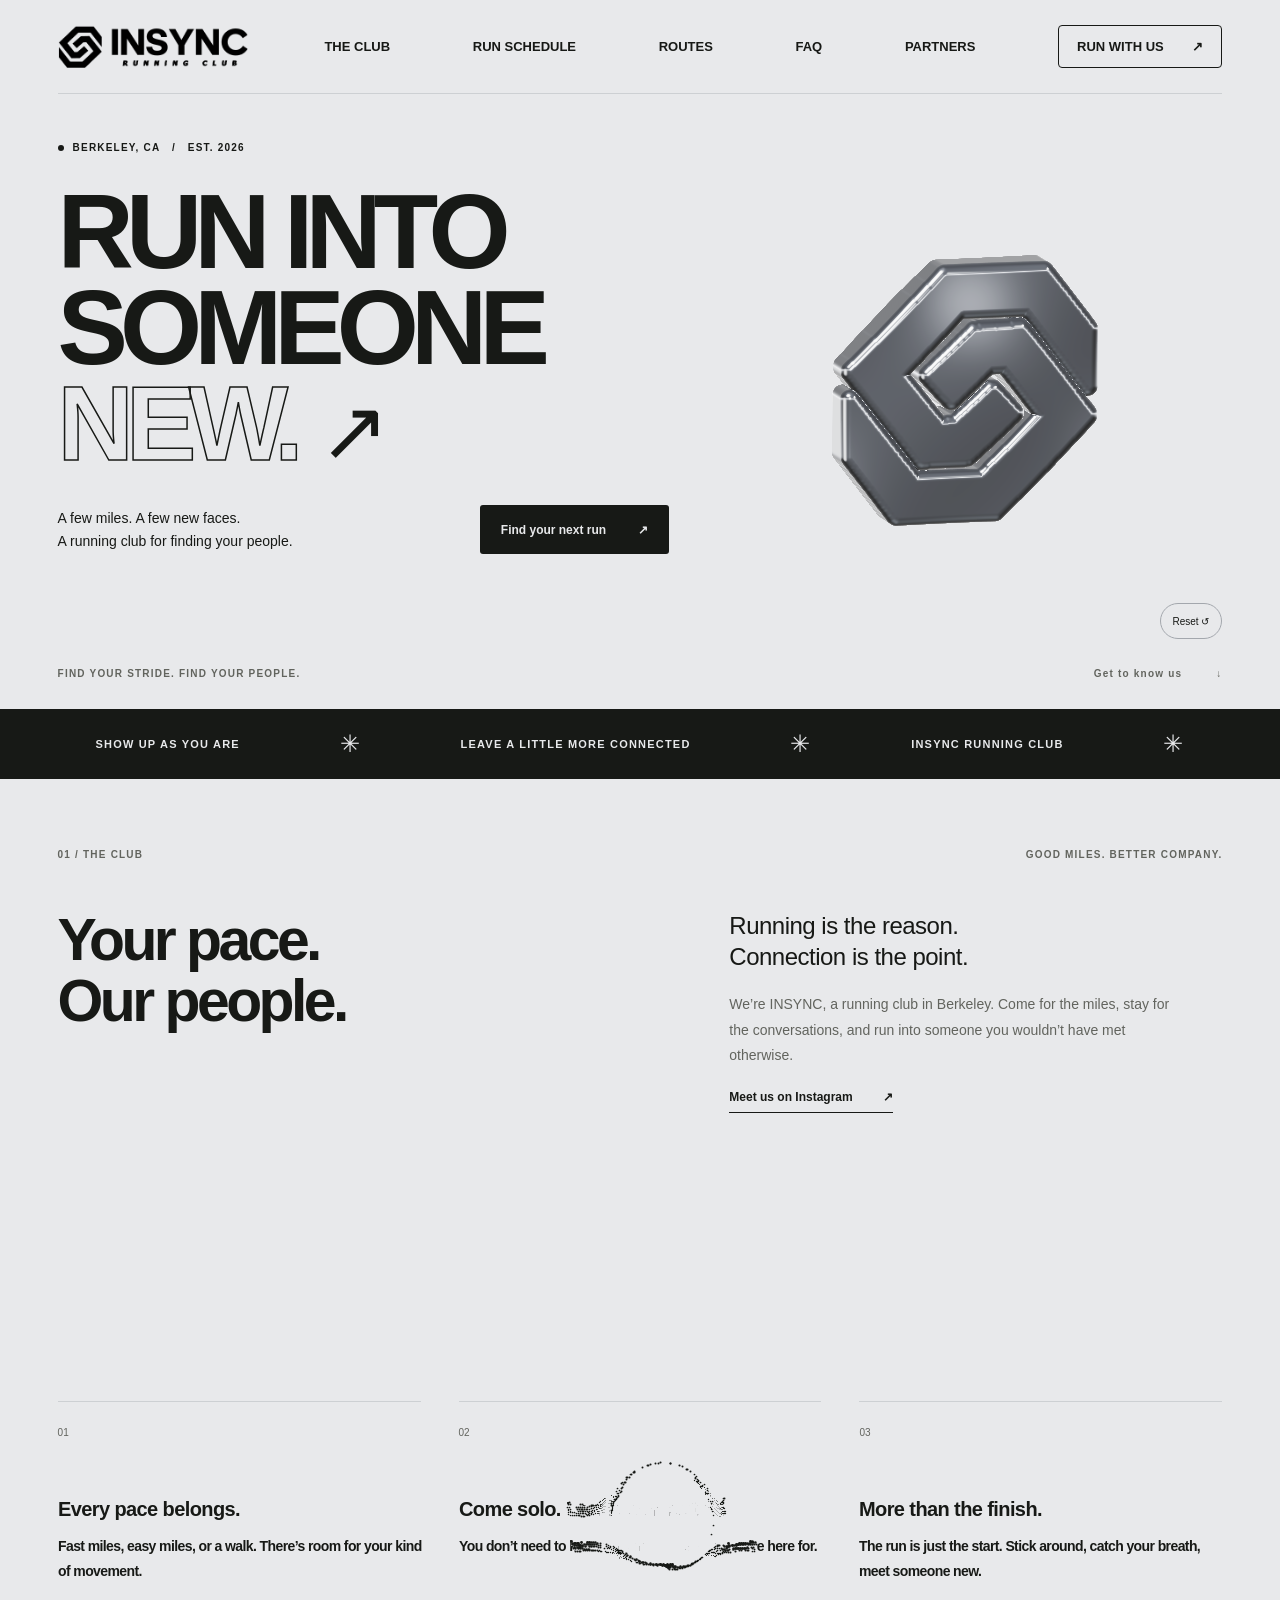
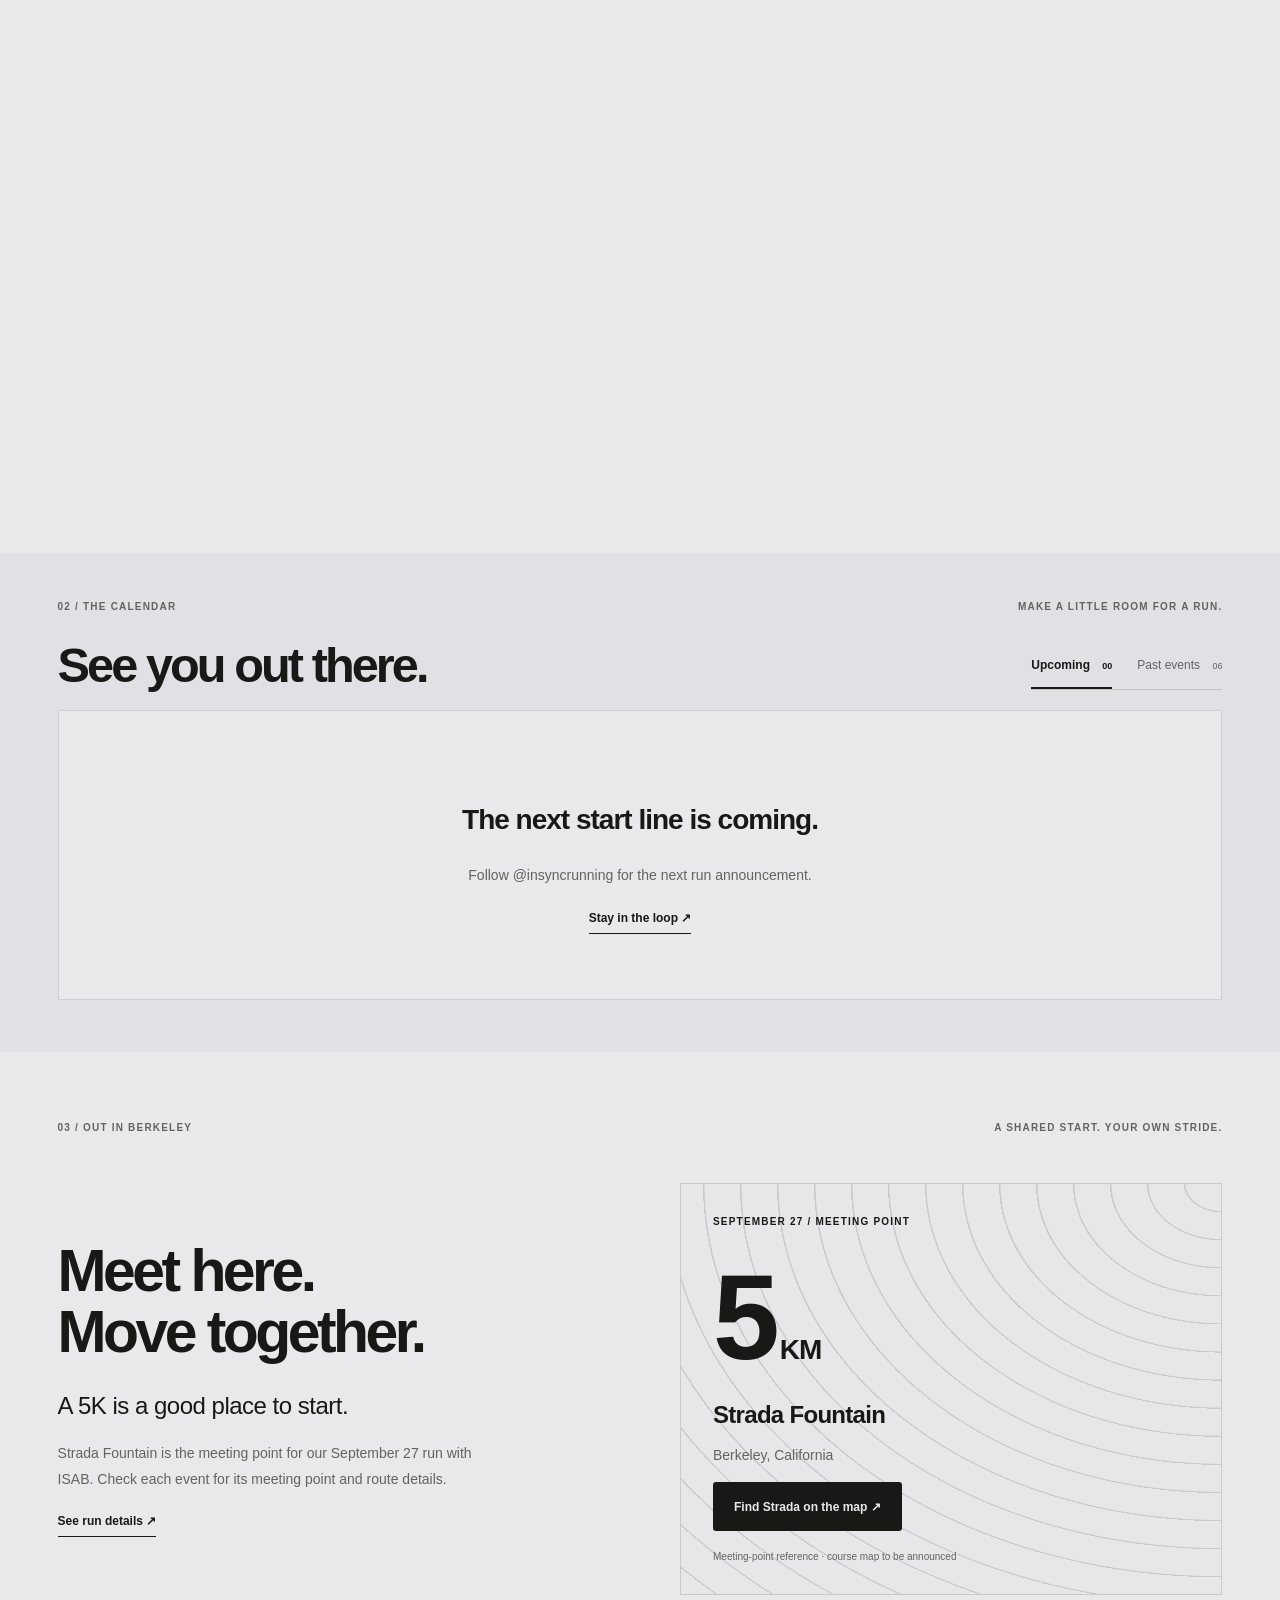
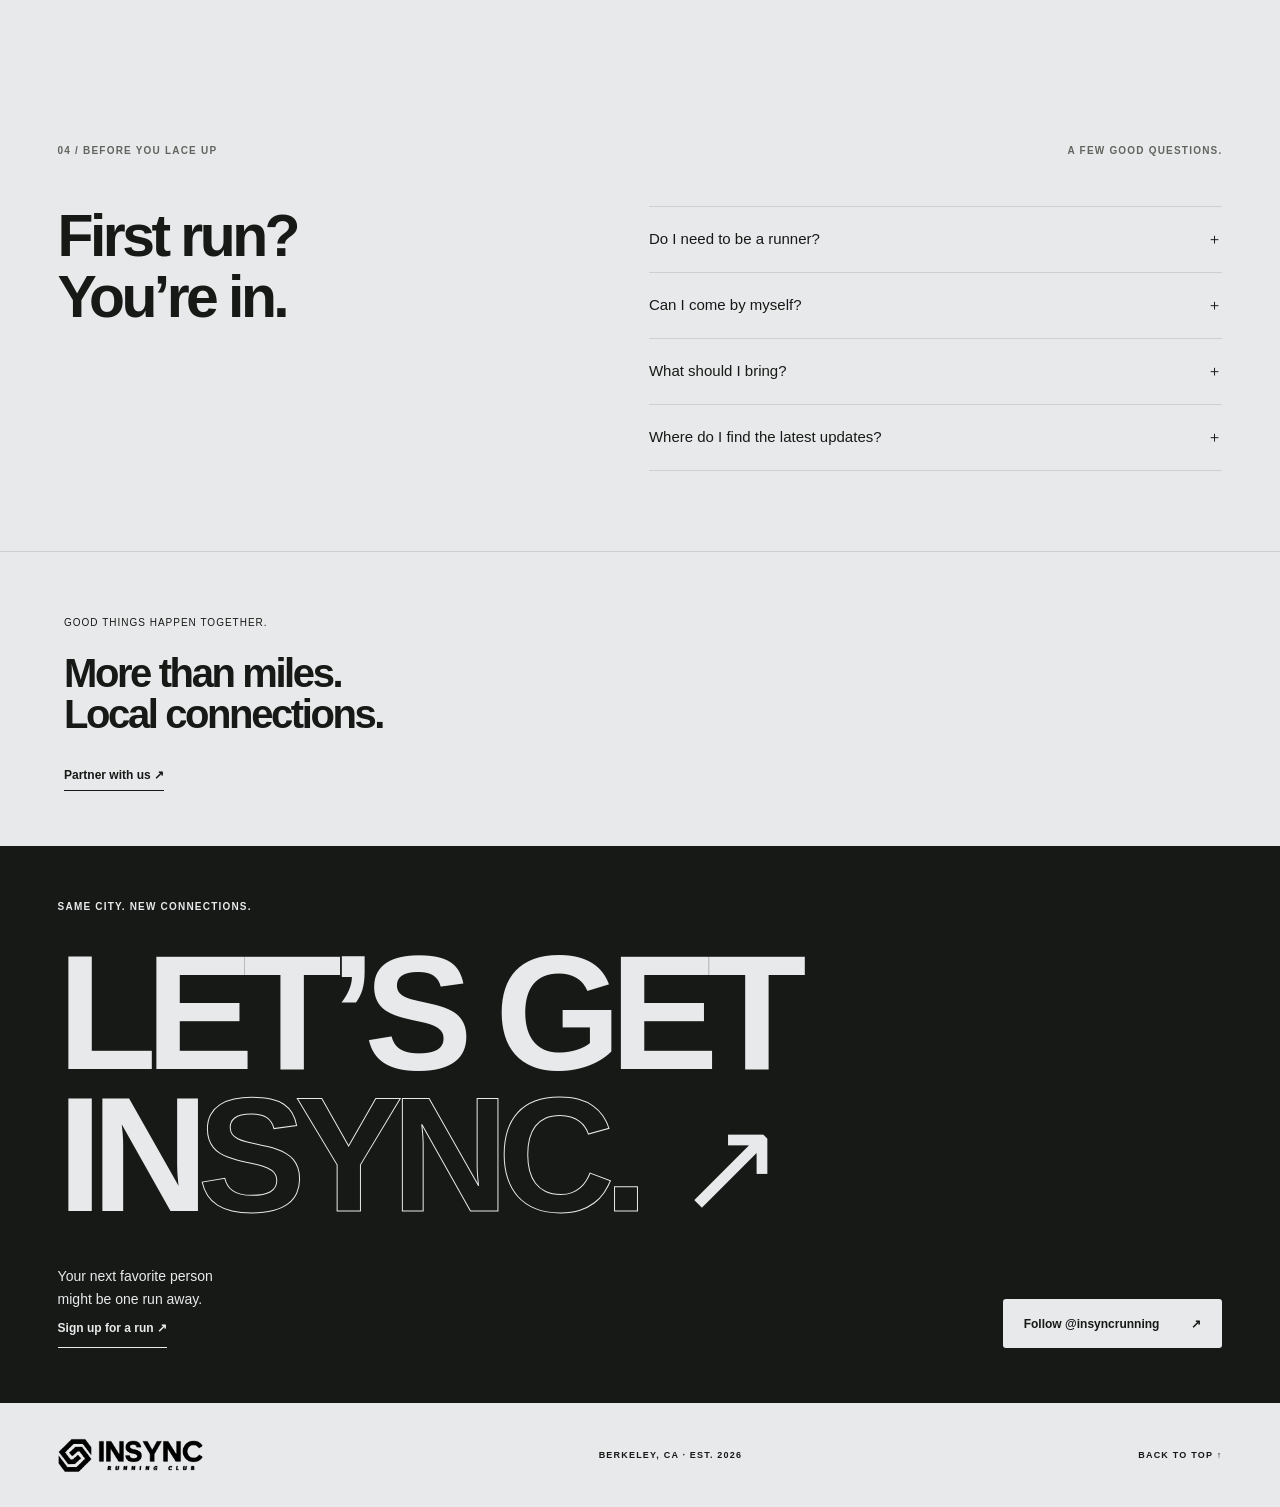
==== commit f69925c6: "Run the values bead through the text, then enlarge the calendar flyer. Co-authored-by: Cursor <curso" ====
--- a/index.html
+++ b/index.html
@@ -5,7 +5,7 @@
 <title>INSYNC Running Club — Run into someone new.</title>
 <meta name="description" content="Find your stride. Find your people. INSYNC is a Berkeley running club for every pace. Explore upcoming runs and join the community.">
 <meta name="theme-color" content="#e8e9eb"><meta property="og:title" content="INSYNC Running Club"><meta property="og:description" content="Run into someone new. A Berkeley running club for every pace."><meta property="og:image" content="https://insyncrunning.com/assets/og.png"><meta property="og:type" content="website">
-<link rel="icon" href="assets/favicon-32.png"><link rel="apple-touch-icon" href="assets/apple-touch-icon.png"><link rel="stylesheet" href="styles.css?v=20260923-fix5">
+<link rel="icon" href="assets/favicon-32.png"><link rel="apple-touch-icon" href="assets/apple-touch-icon.png"><link rel="stylesheet" href="styles.css?v=20260923-flow1">
 </head>
 <body>
 <a class="skip" href="#main">Skip to content</a>
@@ -36,5 +36,5 @@
 <div id="past" role="tabpanel" aria-labelledby="past-tab" tabindex="0" hidden><div class="archive-grid" id="archive-grid"><article class="archive-card"><p class="eyebrow">SEP 18, 2026</p><h3>5K &amp; Afters</h3><p>5:30 PM · Fountain next to Strada<br>Berkeley, CA</p><a class="text-link" href="https://www.instagram.com/insyncrunning" target="_blank" rel="noopener noreferrer">Visit club Instagram ↗</a></article><article class="archive-card"><p class="eyebrow">SEP 04, 2026</p><h3>INSYNC × Layers</h3><p>5K & DJ Afters · 4 PM<br>2436 Channing Way, Berkeley</p><a class="text-link" href="https://www.instagram.com/insyncrunning" target="_blank" rel="noopener noreferrer">Visit club Instagram ↗</a></article><article class="archive-card"><p class="eyebrow">MAY 09, 2026</p><h3>Finals Week Reset Run</h3><p>10 AM · Layers Superfood Bar<br>2436 Channing Way, Berkeley</p><a class="text-link" href="https://www.instagram.com/insyncrunning" target="_blank" rel="noopener noreferrer">Visit club Instagram ↗</a></article><article class="archive-card"><p class="eyebrow">MAY 03, 2026</p><h3>Running in Her Shoes</h3><p>5K · 10:30 AM · 2325 Piedmont Ave<br>Benefiting the Peace Over Violence Foundation</p><a class="text-link" href="https://www.instagram.com/insyncrunning" target="_blank" rel="noopener noreferrer">Visit club Instagram ↗</a></article><article class="archive-card"><p class="eyebrow">APR 25, 2026</p><h3>KAPi × INSYNC</h3><p>5K Charity Run · 10 AM<br>Fountain across from Strada</p><a class="text-link" href="https://www.instagram.com/insyncrunning" target="_blank" rel="noopener noreferrer">Visit club Instagram ↗</a></article></div></div></section>
 <section class="routes section" id="routes"><div class="section-label"><span>03 / OUT IN BERKELEY</span><span>A SHARED START. YOUR OWN STRIDE.</span></div><div class="route-grid"><div><h2>Meet here.<br>Move together.</h2><p class="lead">A 5K is a good place to start.</p><p>Strada Fountain is the meeting point for our September 27 run with ISAB. Check each event for its meeting point and route details.</p><a class="text-link" href="https://partiful.com/e/kMO2O52GMtITjHEYvllk" target="_blank" rel="noopener noreferrer">See run details ↗</a></div><div class="route-panel"><span class="eyebrow">SEPTEMBER 27 / MEETING POINT</span><div class="route-distance">5<span>KM</span></div><h3>Strada Fountain</h3><p>Berkeley, California</p><a class="button dark" href="https://www.google.com/maps/search/?api=1&amp;query=Caffe+Strada+Berkeley" target="_blank" rel="noopener noreferrer">Find Strada on the map ↗</a><small>Meeting-point reference · course map to be announced</small></div></div></section><section class="faq section" id="faq"><div class="section-label"><span>04 / BEFORE YOU LACE UP</span><span>A FEW GOOD QUESTIONS.</span></div><div class="faq-grid"><h2>First run?<br>You’re in.</h2><div class="questions"><details><summary>Do I need to be a runner?<span aria-hidden="true">＋</span></summary><p>No pace requirement here. Run, jog, or walk — show up with whatever energy you’ve got.</p></details><details><summary>Can I come by myself?<span aria-hidden="true">＋</span></summary><p>Absolutely. Meeting someone new is the whole idea. Come say hi and we’ll take it from there.</p></details><details><summary>What should I bring?<span aria-hidden="true">＋</span></summary><p>Comfortable shoes, water, and whatever you need for a few miles outside. Check the event page for any specific details.</p></details><details><summary>Where do I find the latest updates?<span aria-hidden="true">＋</span></summary><p>Check <a href="https://www.instagram.com/insyncrunning" target="_blank" rel="noopener noreferrer">@insyncrunning on Instagram</a> and the linked event page for meeting details and changes.</p></details></div></div></section>
 <section class="partner-strip"><p>GOOD THINGS HAPPEN TOGETHER.</p><h2>More than miles.<br>Local connections.</h2><a class="text-link" href="mailto:lperehinets1@gmail.com">Partner with us ↗</a></section><section class="join section" id="join"><p class="eyebrow">SAME CITY. NEW CONNECTIONS.</p><h2>LET’S GET<br>IN<span class="outline">SYNC.</span><span aria-hidden="true">↗</span></h2><div class="join-bottom"><p>Your next favorite person<br>might be one run away.<br><a class="text-link" href="#events">Sign up for a run ↗</a></p><a class="button light" href="https://www.instagram.com/insyncrunning" target="_blank" rel="noopener noreferrer">Follow @insyncrunning <span aria-hidden="true">↗</span></a></div></section>
-</main><footer><a href="#top" aria-label="Back to top"><img src="assets/logo-horizontal.png" alt="INSYNC Running Club" width="170" height="46"></a><span>BERKELEY, CA · EST. 2026</span><a href="#top">BACK TO TOP ↑</a></footer><script src="main.js?v=20260923-fix5"></script><script src="particle-text.js?v=20260923-fix5" defer></script><script src="logo-jelly.js?v=20260923-fix5" defer></script>
+</main><footer><a href="#top" aria-label="Back to top"><img src="assets/logo-horizontal.png" alt="INSYNC Running Club" width="170" height="46"></a><span>BERKELEY, CA · EST. 2026</span><a href="#top">BACK TO TOP ↑</a></footer><script src="main.js?v=20260923-flow1"></script><script src="particle-text.js?v=20260923-flow1" defer></script><script src="logo-jelly.js?v=20260923-flow1" defer></script>
 </body></html>
--- a/styles.css
+++ b/styles.css
@@ -1,4 +1,4 @@
-:root{--paper:#e8e9eb;--ink:#171916;--muted:#62645e;--line:#cdd0d3;--accent:#d8dadd;--ease:cubic-bezier(.22,1,.36,1)}*{box-sizing:border-box}html{scroll-behavior:smooth;scroll-padding-top:100px}body{margin:0;background:var(--paper);color:var(--ink);font-family:Arial,Helvetica,sans-serif;-webkit-font-smoothing:antialiased}a{color:inherit;text-decoration:none}button{font:inherit;color:inherit;cursor:pointer}img{display:block;max-width:100%;height:auto}button,a,summary{-webkit-tap-highlight-color:transparent}a:focus-visible,button:focus-visible,summary:focus-visible,[tabindex]:focus-visible{outline:2px solid var(--ink);outline-offset:6px}::selection{background:var(--ink);color:var(--paper)}[hidden]{display:none!important}.skip{position:fixed;top:-80px;left:20px;z-index:100;background:var(--ink);color:white;padding:16px}.skip:focus{top:12px}.header{height:94px;margin:0 4.5%;display:flex;justify-content:space-between;align-items:center;border-bottom:1px solid var(--line)}.brand{width:190px}.brand img,footer img{mix-blend-mode:multiply}.header nav{display:flex;align-items:center;gap:34px;font-size:13px;font-weight:600}.header nav a{padding:12px 0}.header nav .nav-join{border:1px solid var(--ink);padding:13px 18px;border-radius:4px}.nav-join span{margin-left:25px}.hero{padding:48px 4.5% 0;display:grid;grid-template-columns:1.18fr 1fr;gap:35px}.eyebrow,.section-label,.panel-top,.panel-bottom,.hero-caption,.ticker,.poster-top,.poster-bottom,footer,.calendar-link{font-size:10px;font-weight:700;letter-spacing:1.2px}.eyebrow{display:flex;align-items:center;gap:9px;margin:0 0 30px}.dot{width:6px;height:6px;background:currentColor;border-radius:50%;display:inline-block}h1{font-size:clamp(70px,8.25vw,140px);letter-spacing:-.075em;line-height:.91;margin:0;font-weight:900}h1 .outline{-webkit-text-stroke:1.5px var(--ink);color:transparent}.title-arrow{display:inline-block;font-size:.8em;margin-left:.28em;font-weight:400}.hero-bottom{display:flex;flex-wrap:wrap;align-items:center;gap:20px;justify-content:space-between;margin-top:34px}.hero-bottom p,.join-bottom p{font-size:14px;line-height:1.65;margin:0}.button{min-height:49px;padding:17px 21px;display:inline-flex;align-items:center;justify-content:space-between;gap:32px;font-size:12px;font-weight:700;border-radius:3px;transition:transform .25s var(--ease),background .25s}.button:hover{transform:translateY(-3px)}.button.dark{background:var(--ink);color:var(--paper)}.button.dark:hover{background:#373b32}.button.light{background:var(--paper);color:var(--ink)}.run-panel{background:linear-gradient(125deg,#b4b7bc 0%,#eceef0 32%,#c8cbd0 57%,#f0f1f2 78%,#b9bcc1 100%);min-height:490px;position:relative;overflow:hidden;border-radius:3px;display:flex;flex-direction:column;justify-content:space-between}.panel-top,.panel-bottom{display:flex;justify-content:space-between;align-items:center;padding:25px;z-index:2;gap:12px;line-height:1.6}.panel-coordinate{text-align:right}.track{position:absolute;inset:0;overflow:hidden}.track i{position:absolute;width:145%;height:48%;border:1px solid #9fa4ab;transform:rotate(-28deg);border-radius:50%;left:-20%;top:58%}.track i:nth-child(2){width:170%;height:64%;left:-32%;top:50%}.track i:nth-child(3){width:195%;height:80%;left:-44%;top:42%}.track i:nth-child(4){width:220%;height:96%;left:-56%;top:34%}.hero-caption{grid-column:1/-1;display:flex;justify-content:space-between;padding:1px 0 30px;color:var(--muted)}.hero-caption a span{margin-left:30px}.ticker{background:var(--ink);color:var(--paper);display:flex;justify-content:space-around;align-items:center;gap:24px;padding:21px 4.5%;font-size:11px}.ticker b{font-size:24px;font-weight:400}.section{padding:70px 4.5% 80px}.section-label{display:flex;justify-content:space-between;color:var(--muted);margin-bottom:50px}.club-intro{display:grid;grid-template-columns:1.2fr 1fr;gap:80px}h2{font-size:clamp(38px,4.6vw,72px);letter-spacing:-.06em;line-height:1.03;margin:0;font-weight:700}.club-intro>div{max-width:440px}.lead{font-size:24px;line-height:1.3;letter-spacing:-.5px;margin:0 0 20px}.club-intro p:not(.lead),.values .pt-body,.questions p{font-size:14px;line-height:1.8;color:var(--muted)}.text-link{display:inline-flex;gap:30px;font-size:12px;font-weight:700;border-bottom:1px solid currentColor;padding:8px 0;transition:gap .25s}.text-link:hover{gap:38px}.values{display:grid;grid-template-columns:repeat(3,1fr);gap:38px;margin-top:65px}.values article{border-top:1px solid var(--line);padding-top:20px;position:relative}.values article>span{font-size:10px;color:var(--muted)}.values .pt-title,.values h3{font-size:20px;letter-spacing:-.6px;margin:28px 0 12px;display:block;font-weight:700;color:var(--ink)}.values .pt-body,.values p{max-width:310px;margin:0}.events{background:#dfe1e4;padding-top:48px;padding-bottom:52px}.events .section-label{margin-bottom:28px}.events-heading{display:flex;justify-content:space-between;align-items:end;gap:30px;margin-bottom:20px}.events-heading h2{font-size:clamp(32px,3.8vw,56px)}.tabs{display:flex;border-bottom:1px solid #c3c5ba;gap:25px}.tabs button{background:none;border:0;border-bottom:2px solid transparent;padding:15px 0;font-size:12px;color:var(--muted)}.tabs button[aria-selected=true]{border-color:var(--ink);color:var(--ink);font-weight:bold}.tabs span{font-size:9px;margin-left:9px}.event-card{display:grid;grid-template-columns:min(320px,34vw) minmax(0,1fr);align-items:stretch;background:var(--paper);border:1px solid var(--line);border-radius:3px;overflow:hidden}.event-poster{background:var(--ink);color:var(--paper);padding:30px;display:flex;flex-direction:column;justify-content:space-between;min-height:495px}.event-poster--image{padding:0;min-height:0;background:#111;overflow:hidden;position:relative;align-self:start;width:100%}.event-poster--image img{display:block;width:100%;height:auto;max-width:100%;margin:0;object-fit:contain;object-position:center top}.poster-top{display:flex;justify-content:space-between;align-items:center;line-height:1.5}.poster-top img{filter:invert(1);mix-blend-mode:screen}.poster-title{font-size:clamp(48px,6.2vw,100px);font-weight:900;font-style:italic;line-height:.94;letter-spacing:-.065em;margin:55px 0}.poster-title span{color:var(--accent)}.poster-bottom{display:flex;justify-content:space-between;font-size:9px;gap:20px}.event-info{padding:26px 32px;display:flex;flex-direction:column;justify-content:center}.event-info .eyebrow{font-size:9px;margin-bottom:14px}.event-info h3{font-size:clamp(26px,2.6vw,34px);letter-spacing:-1.4px;margin:0 0 10px}.event-description{color:var(--muted);font-size:13px;line-height:1.55;margin:0}.event-info dl{margin:16px 0}.event-info dl>div{display:grid;grid-template-columns:80px 1fr;padding:8px 0;border-top:1px solid var(--line);gap:10px}.event-info dt{font-size:9px;letter-spacing:1px;padding-top:3px;color:var(--muted)}.event-info dd{margin:0;font-size:13px;line-height:1.6}.event-info dd span{color:var(--muted)}.event-actions{display:flex;align-items:center;gap:25px;flex-wrap:wrap}.calendar-link{display:inline-block;font-size:10px;margin-top:12px;letter-spacing:0;font-weight:400;padding:4px 0}.empty-state{padding:65px 25px;text-align:center;border:1px solid var(--line);background:var(--paper)}.empty-state h3{font-size:28px;letter-spacing:-1px}.empty-state p{font-size:14px;line-height:1.7;max-width:440px;margin:15px auto;color:var(--muted)}.archive-symbol{font-size:50px}.faq-grid{display:grid;grid-template-columns:1fr 1.1fr;gap:70px}details{border-top:1px solid var(--line)}details:last-child{border-bottom:1px solid var(--line)}summary{list-style:none;cursor:pointer;padding:23px 0;font-size:15px;display:flex;justify-content:space-between;gap:20px}summary::-webkit-details-marker{display:none}summary span{transition:transform .25s}details[open] summary span{transform:rotate(45deg)}.questions p{margin:0;padding:0 30px 24px 0}.questions p a{text-decoration:underline}.join{background:var(--ink);color:var(--paper);padding-top:55px;padding-bottom:55px}.join h2{font-size:clamp(70px,12.7vw,195px);line-height:.87;letter-spacing:-.07em;font-weight:900}.join h2>.outline{-webkit-text-stroke:1px var(--paper);color:transparent}.join h2>span:last-child{font-weight:400;font-size:.8em;margin-left:.3em}.join-bottom{display:flex;justify-content:space-between;align-items:end;margin-top:40px;gap:30px}.join a:focus-visible{outline-color:var(--paper)}footer{padding:35px 4.5%;display:flex;align-items:center;justify-content:space-between;gap:25px;font-size:9px}footer img{width:145px}a:hover{opacity:.85}.button:hover,.brand:hover{opacity:1}@media(min-width:1600px){.hero,.section,.header,footer{padding-left:max(4.5%,calc((100% - 1500px)/2));padding-right:max(4.5%,calc((100% - 1500px)/2))}.header{margin:0}.run-panel{min-height:570px}}@media(max-width:1000px){.hero{gap:25px;grid-template-columns:1.05fr 1fr}.hero-bottom{display:block}.hero-bottom .button{margin-top:18px}.run-panel{min-height:460px}.panel-top,.panel-bottom{padding:18px;font-size:8px}.events-heading{display:block}.tabs{width:max-content;margin-top:20px}.event-info{padding:30px 25px}.club-intro{gap:40px}.values{gap:22px}.values .pt-title,.values h3{font-size:18px}.poster-title{font-size:6.2vw}}@media(max-width:650px){html{scroll-padding-top:20px}.header{height:77px}.brand{width:140px}.header nav{gap:16px;font-size:11px}.header nav>a:first-child{display:none}.header nav .nav-join{padding:11px}.nav-join span{margin-left:8px}.hero{padding-top:32px;grid-template-columns:1fr;gap:27px}h1{font-size:clamp(48px,16.8vw,108px)}.eyebrow{font-size:9px;margin-bottom:24px}.hero-bottom{display:flex;margin-top:25px;gap:15px}.hero-bottom p{font-size:12px}.hero-bottom .button{margin-top:0;font-size:11px;gap:20px;padding:15px}.run-panel{min-height:390px}.panel-top,.panel-bottom{font-size:9px}.hero-caption{font-size:8px;gap:15px;padding-bottom:0}.ticker{margin-top:27px;gap:12px;font-size:8px;padding:15px 4.5%}.ticker span:last-of-type,.ticker b:last-child{display:none}.ticker b{font-size:20px}.section{padding:45px 5% 50px}.section-label{margin-bottom:30px;font-size:8px;gap:25px;line-height:1.7}.section-label span:last-child{text-align:right;max-width:135px}.club-intro,.faq-grid{grid-template-columns:1fr;gap:28px}h2{font-size:46px}.lead{font-size:22px}.values{grid-template-columns:1fr;margin-top:35px;gap:25px}.values article{display:grid;grid-template-columns:25px 1fr;gap:0 10px}.values article>span{padding-top:5px}.values .pt-host{grid-column:2}.values .pt-title,.values h3{margin:0 0 10px;font-size:20px}.values .pt-body,.values p{grid-column:2;max-width:none}.event-card{grid-template-columns:1fr;max-height:none}.event-poster{min-height:335px;padding:25px}.event-poster--image{min-height:0;padding:0;width:100%}.poster-title{font-size:70px;margin:38px 0}.event-info{padding:30px 24px}.event-info h3{font-size:34px}.event-actions{gap:18px}.event-actions .text-link{font-size:11px}.events-heading h2{font-size:42px}.tabs{width:100%;justify-content:space-between}.join h2{font-size:18vw}.join-bottom{align-items:start;flex-direction:column;gap:25px}.join h2>span:last-child{margin-left:.13em}footer{flex-wrap:wrap;padding:25px 5%;font-size:8px}footer img{width:125px}footer>a:last-child{margin-left:auto}}@media(prefers-reduced-motion:reduce){html{scroll-behavior:auto}*,*::before,*::after{animation:none!important;transition:none!important}}
+:root{--paper:#e8e9eb;--ink:#171916;--muted:#62645e;--line:#cdd0d3;--accent:#d8dadd;--ease:cubic-bezier(.22,1,.36,1)}*{box-sizing:border-box}html{scroll-behavior:smooth;scroll-padding-top:100px}body{margin:0;background:var(--paper);color:var(--ink);font-family:Arial,Helvetica,sans-serif;-webkit-font-smoothing:antialiased}a{color:inherit;text-decoration:none}button{font:inherit;color:inherit;cursor:pointer}img{display:block;max-width:100%;height:auto}button,a,summary{-webkit-tap-highlight-color:transparent}a:focus-visible,button:focus-visible,summary:focus-visible,[tabindex]:focus-visible{outline:2px solid var(--ink);outline-offset:6px}::selection{background:var(--ink);color:var(--paper)}[hidden]{display:none!important}.skip{position:fixed;top:-80px;left:20px;z-index:100;background:var(--ink);color:white;padding:16px}.skip:focus{top:12px}.header{height:94px;margin:0 4.5%;display:flex;justify-content:space-between;align-items:center;border-bottom:1px solid var(--line)}.brand{width:190px}.brand img,footer img{mix-blend-mode:multiply}.header nav{display:flex;align-items:center;gap:34px;font-size:13px;font-weight:600}.header nav a{padding:12px 0}.header nav .nav-join{border:1px solid var(--ink);padding:13px 18px;border-radius:4px}.nav-join span{margin-left:25px}.hero{padding:48px 4.5% 0;display:grid;grid-template-columns:1.18fr 1fr;gap:35px}.eyebrow,.section-label,.panel-top,.panel-bottom,.hero-caption,.ticker,.poster-top,.poster-bottom,footer,.calendar-link{font-size:10px;font-weight:700;letter-spacing:1.2px}.eyebrow{display:flex;align-items:center;gap:9px;margin:0 0 30px}.dot{width:6px;height:6px;background:currentColor;border-radius:50%;display:inline-block}h1{font-size:clamp(70px,8.25vw,140px);letter-spacing:-.075em;line-height:.91;margin:0;font-weight:900}h1 .outline{-webkit-text-stroke:1.5px var(--ink);color:transparent}.title-arrow{display:inline-block;font-size:.8em;margin-left:.28em;font-weight:400}.hero-bottom{display:flex;flex-wrap:wrap;align-items:center;gap:20px;justify-content:space-between;margin-top:34px}.hero-bottom p,.join-bottom p{font-size:14px;line-height:1.65;margin:0}.button{min-height:49px;padding:17px 21px;display:inline-flex;align-items:center;justify-content:space-between;gap:32px;font-size:12px;font-weight:700;border-radius:3px;transition:transform .25s var(--ease),background .25s}.button:hover{transform:translateY(-3px)}.button.dark{background:var(--ink);color:var(--paper)}.button.dark:hover{background:#373b32}.button.light{background:var(--paper);color:var(--ink)}.run-panel{background:linear-gradient(125deg,#b4b7bc 0%,#eceef0 32%,#c8cbd0 57%,#f0f1f2 78%,#b9bcc1 100%);min-height:490px;position:relative;overflow:hidden;border-radius:3px;display:flex;flex-direction:column;justify-content:space-between}.panel-top,.panel-bottom{display:flex;justify-content:space-between;align-items:center;padding:25px;z-index:2;gap:12px;line-height:1.6}.panel-coordinate{text-align:right}.track{position:absolute;inset:0;overflow:hidden}.track i{position:absolute;width:145%;height:48%;border:1px solid #9fa4ab;transform:rotate(-28deg);border-radius:50%;left:-20%;top:58%}.track i:nth-child(2){width:170%;height:64%;left:-32%;top:50%}.track i:nth-child(3){width:195%;height:80%;left:-44%;top:42%}.track i:nth-child(4){width:220%;height:96%;left:-56%;top:34%}.hero-caption{grid-column:1/-1;display:flex;justify-content:space-between;padding:1px 0 30px;color:var(--muted)}.hero-caption a span{margin-left:30px}.ticker{background:var(--ink);color:var(--paper);display:flex;justify-content:space-around;align-items:center;gap:24px;padding:21px 4.5%;font-size:11px}.ticker b{font-size:24px;font-weight:400}.section{padding:70px 4.5% 80px}.section-label{display:flex;justify-content:space-between;color:var(--muted);margin-bottom:50px}.club-intro{display:grid;grid-template-columns:1.2fr 1fr;gap:80px}h2{font-size:clamp(38px,4.6vw,72px);letter-spacing:-.06em;line-height:1.03;margin:0;font-weight:700}.club-intro>div{max-width:440px}.lead{font-size:24px;line-height:1.3;letter-spacing:-.5px;margin:0 0 20px}.club-intro p:not(.lead),.values .pt-body,.questions p{font-size:14px;line-height:1.8;color:var(--muted)}.text-link{display:inline-flex;gap:30px;font-size:12px;font-weight:700;border-bottom:1px solid currentColor;padding:8px 0;transition:gap .25s}.text-link:hover{gap:38px}.values{display:grid;grid-template-columns:repeat(3,1fr);gap:38px;margin-top:65px}.values article{border-top:1px solid var(--line);padding-top:20px;position:relative}.values article>span{font-size:10px;color:var(--muted)}.values .pt-title,.values h3{font-size:20px;letter-spacing:-.6px;margin:28px 0 12px;display:block;font-weight:700;color:var(--ink)}.values .pt-body,.values p{max-width:310px;margin:0}.events{background:#dfe1e4;padding-top:48px;padding-bottom:52px}.events .section-label{margin-bottom:28px}.events-heading{display:flex;justify-content:space-between;align-items:end;gap:30px;margin-bottom:20px}.events-heading h2{font-size:clamp(32px,3.8vw,56px)}.tabs{display:flex;border-bottom:1px solid #c3c5ba;gap:25px}.tabs button{background:none;border:0;border-bottom:2px solid transparent;padding:15px 0;font-size:12px;color:var(--muted)}.tabs button[aria-selected=true]{border-color:var(--ink);color:var(--ink);font-weight:bold}.tabs span{font-size:9px;margin-left:9px}.event-card{display:grid;grid-template-columns:minmax(0,1fr) minmax(0,1.05fr);align-items:start;background:var(--paper);border:1px solid var(--line);border-radius:3px;overflow:hidden}.event-poster{background:var(--ink);color:var(--paper);padding:30px;display:flex;flex-direction:column;justify-content:space-between;min-height:495px}.event-poster--image{padding:0;min-height:0;background:#111;overflow:hidden;position:relative;align-self:start;width:100%}.event-poster--image img{display:block;width:100%;height:auto;max-width:100%;margin:0;object-fit:contain;object-position:center top}.poster-top{display:flex;justify-content:space-between;align-items:center;line-height:1.5}.poster-top img{filter:invert(1);mix-blend-mode:screen}.poster-title{font-size:clamp(48px,6.2vw,100px);font-weight:900;font-style:italic;line-height:.94;letter-spacing:-.065em;margin:55px 0}.poster-title span{color:var(--accent)}.poster-bottom{display:flex;justify-content:space-between;font-size:9px;gap:20px}.event-info{padding:26px 32px;display:flex;flex-direction:column;justify-content:center}.event-info .eyebrow{font-size:9px;margin-bottom:14px}.event-info h3{font-size:clamp(26px,2.6vw,34px);letter-spacing:-1.4px;margin:0 0 10px}.event-description{color:var(--muted);font-size:13px;line-height:1.55;margin:0}.event-info dl{margin:16px 0}.event-info dl>div{display:grid;grid-template-columns:80px 1fr;padding:8px 0;border-top:1px solid var(--line);gap:10px}.event-info dt{font-size:9px;letter-spacing:1px;padding-top:3px;color:var(--muted)}.event-info dd{margin:0;font-size:13px;line-height:1.6}.event-info dd span{color:var(--muted)}.event-actions{display:flex;align-items:center;gap:25px;flex-wrap:wrap}.calendar-link{display:inline-block;font-size:10px;margin-top:12px;letter-spacing:0;font-weight:400;padding:4px 0}.empty-state{padding:65px 25px;text-align:center;border:1px solid var(--line);background:var(--paper)}.empty-state h3{font-size:28px;letter-spacing:-1px}.empty-state p{font-size:14px;line-height:1.7;max-width:440px;margin:15px auto;color:var(--muted)}.archive-symbol{font-size:50px}.faq-grid{display:grid;grid-template-columns:1fr 1.1fr;gap:70px}details{border-top:1px solid var(--line)}details:last-child{border-bottom:1px solid var(--line)}summary{list-style:none;cursor:pointer;padding:23px 0;font-size:15px;display:flex;justify-content:space-between;gap:20px}summary::-webkit-details-marker{display:none}summary span{transition:transform .25s}details[open] summary span{transform:rotate(45deg)}.questions p{margin:0;padding:0 30px 24px 0}.questions p a{text-decoration:underline}.join{background:var(--ink);color:var(--paper);padding-top:55px;padding-bottom:55px}.join h2{font-size:clamp(70px,12.7vw,195px);line-height:.87;letter-spacing:-.07em;font-weight:900}.join h2>.outline{-webkit-text-stroke:1px var(--paper);color:transparent}.join h2>span:last-child{font-weight:400;font-size:.8em;margin-left:.3em}.join-bottom{display:flex;justify-content:space-between;align-items:end;margin-top:40px;gap:30px}.join a:focus-visible{outline-color:var(--paper)}footer{padding:35px 4.5%;display:flex;align-items:center;justify-content:space-between;gap:25px;font-size:9px}footer img{width:145px}a:hover{opacity:.85}.button:hover,.brand:hover{opacity:1}@media(min-width:1600px){.hero,.section,.header,footer{padding-left:max(4.5%,calc((100% - 1500px)/2));padding-right:max(4.5%,calc((100% - 1500px)/2))}.header{margin:0}.run-panel{min-height:570px}}@media(max-width:1000px){.hero{gap:25px;grid-template-columns:1.05fr 1fr}.hero-bottom{display:block}.hero-bottom .button{margin-top:18px}.run-panel{min-height:460px}.panel-top,.panel-bottom{padding:18px;font-size:8px}.events-heading{display:block}.tabs{width:max-content;margin-top:20px}.event-info{padding:30px 25px}.club-intro{gap:40px}.values{gap:22px}.values .pt-title,.values h3{font-size:18px}.poster-title{font-size:6.2vw}}@media(max-width:650px){html{scroll-padding-top:20px}.header{height:77px}.brand{width:140px}.header nav{gap:16px;font-size:11px}.header nav>a:first-child{display:none}.header nav .nav-join{padding:11px}.nav-join span{margin-left:8px}.hero{padding-top:32px;grid-template-columns:1fr;gap:27px}h1{font-size:clamp(48px,16.8vw,108px)}.eyebrow{font-size:9px;margin-bottom:24px}.hero-bottom{display:flex;margin-top:25px;gap:15px}.hero-bottom p{font-size:12px}.hero-bottom .button{margin-top:0;font-size:11px;gap:20px;padding:15px}.run-panel{min-height:390px}.panel-top,.panel-bottom{font-size:9px}.hero-caption{font-size:8px;gap:15px;padding-bottom:0}.ticker{margin-top:27px;gap:12px;font-size:8px;padding:15px 4.5%}.ticker span:last-of-type,.ticker b:last-child{display:none}.ticker b{font-size:20px}.section{padding:45px 5% 50px}.section-label{margin-bottom:30px;font-size:8px;gap:25px;line-height:1.7}.section-label span:last-child{text-align:right;max-width:135px}.club-intro,.faq-grid{grid-template-columns:1fr;gap:28px}h2{font-size:46px}.lead{font-size:22px}.values{grid-template-columns:1fr;margin-top:35px;gap:25px}.values article{display:grid;grid-template-columns:25px 1fr;gap:0 10px}.values article>span{padding-top:5px}.values .pt-host{grid-column:2}.values .pt-title,.values h3{margin:0 0 10px;font-size:20px}.values .pt-body,.values p{grid-column:2;max-width:none}.event-card{grid-template-columns:1fr;max-height:none}.event-poster{min-height:335px;padding:25px}.event-poster--image{min-height:0;padding:0;width:100%}.poster-title{font-size:70px;margin:38px 0}.event-info{padding:30px 24px}.event-info h3{font-size:34px}.event-actions{gap:18px}.event-actions .text-link{font-size:11px}.events-heading h2{font-size:42px}.tabs{width:100%;justify-content:space-between}.join h2{font-size:18vw}.join-bottom{align-items:start;flex-direction:column;gap:25px}.join h2>span:last-child{margin-left:.13em}footer{flex-wrap:wrap;padding:25px 5%;font-size:8px}footer img{width:125px}footer>a:last-child{margin-left:auto}}@media(prefers-reduced-motion:reduce){html{scroll-behavior:auto}*,*::before,*::after{animation:none!important;transition:none!important}}
 .menu-button{background:transparent;border:0;padding:12px 0;font-size:12px;font-weight:600}.menu-button span{margin-left:10px}.site-menu{position:absolute;z-index:20;right:4.5%;top:82px;width:min(440px,91%);background:var(--ink);color:var(--paper);padding:18px 30px;box-shadow:0 20px 50px #0002}.site-menu a{display:flex;justify-content:space-between;padding:20px 0;border-bottom:1px solid #41433f;font-size:20px;letter-spacing:-.5px}.site-menu a:last-child{border:0}.site-menu a span{font-size:10px;color:#bbb}.site-menu a:focus-visible{outline-color:white}.archive-grid{display:grid;grid-template-columns:1fr 1fr;gap:20px}.archive-card{background:var(--paper);padding:32px;border:1px solid var(--line)}.archive-card h3{font-size:30px;letter-spacing:-1px;margin:0 0 20px}.archive-card>p:not(.eyebrow){font-size:13px;line-height:1.8;color:var(--muted)}#past>.event-card{margin-top:24px}.route-grid{display:grid;grid-template-columns:1fr 1fr;gap:80px;align-items:center}.route-grid .lead{margin-top:28px}.route-grid p:not(.lead){font-size:14px;color:var(--muted);line-height:1.8;max-width:430px}.route-panel{position:relative;padding:32px;background:repeating-radial-gradient(ellipse at 100% 0,transparent 0 35px,#c7cace 36px 37px),#e6e7e8;border:1px solid #c7cace}.route-distance{font-size:120px;font-weight:900;letter-spacing:-10px;line-height:1}.route-distance span{font-size:28px;letter-spacing:-1px;margin-left:10px}.route-panel h3{font-size:24px;letter-spacing:-.7px;margin-bottom:5px}.route-panel small{display:block;margin-top:20px;font-size:10px;color:var(--muted)}.partner-strip{padding:55px 5%;border-top:1px solid var(--line)}.partner-strip>p{font-size:10px;letter-spacing:1px}.partner-strip h2{font-size:40px;margin:25px 0}.partner-hero{padding:80px 5%;background:linear-gradient(120deg,#c6c9cd,#f0f1f2,#c6c9cd)}.partner-hero h1{font-size:clamp(60px,9vw,130px);max-width:1000px}.partner-hero .lead{margin-top:35px;max-width:530px}.partner-list{display:grid;grid-template-columns:repeat(3,1fr);gap:25px}.partner-list article{border-top:1px solid var(--line);padding-top:22px}.partner-list h3{font-size:25px;letter-spacing:-.7px}.partner-list p{line-height:1.8;font-size:14px;color:var(--muted)}.partner-contact{background:var(--ink);color:var(--paper);padding:65px 5%}.partner-contact p{line-height:1.8;max-width:530px;margin:25px 0}.partner-contact a:focus-visible{outline-color:white}@media(max-width:650px){.header nav{gap:12px}.header nav>a[href="#events"]{display:none}.menu-button{font-size:11px}.site-menu{top:70px}.archive-grid,.route-grid,.partner-list{grid-template-columns:1fr}.archive-card{padding:25px}.archive-card h3{font-size:26px}.route-grid{gap:30px}.route-panel{padding:25px}.partner-hero{padding:55px 5%}.partner-hero h1{font-size:15vw}.partner-hero .lead{font-size:20px}}
 
 .hero-emblem{position:absolute;inset:18% 12%;display:flex;flex-direction:column;align-items:center;justify-content:center;gap:28px}.hero-emblem img{width:clamp(150px,19vw,260px);mix-blend-mode:multiply}.hero-emblem span{font-size:11px;font-weight:700;letter-spacing:3px}@media(max-width:650px){.hero-emblem img{width:180px}.hero-emblem span{font-size:9px}}
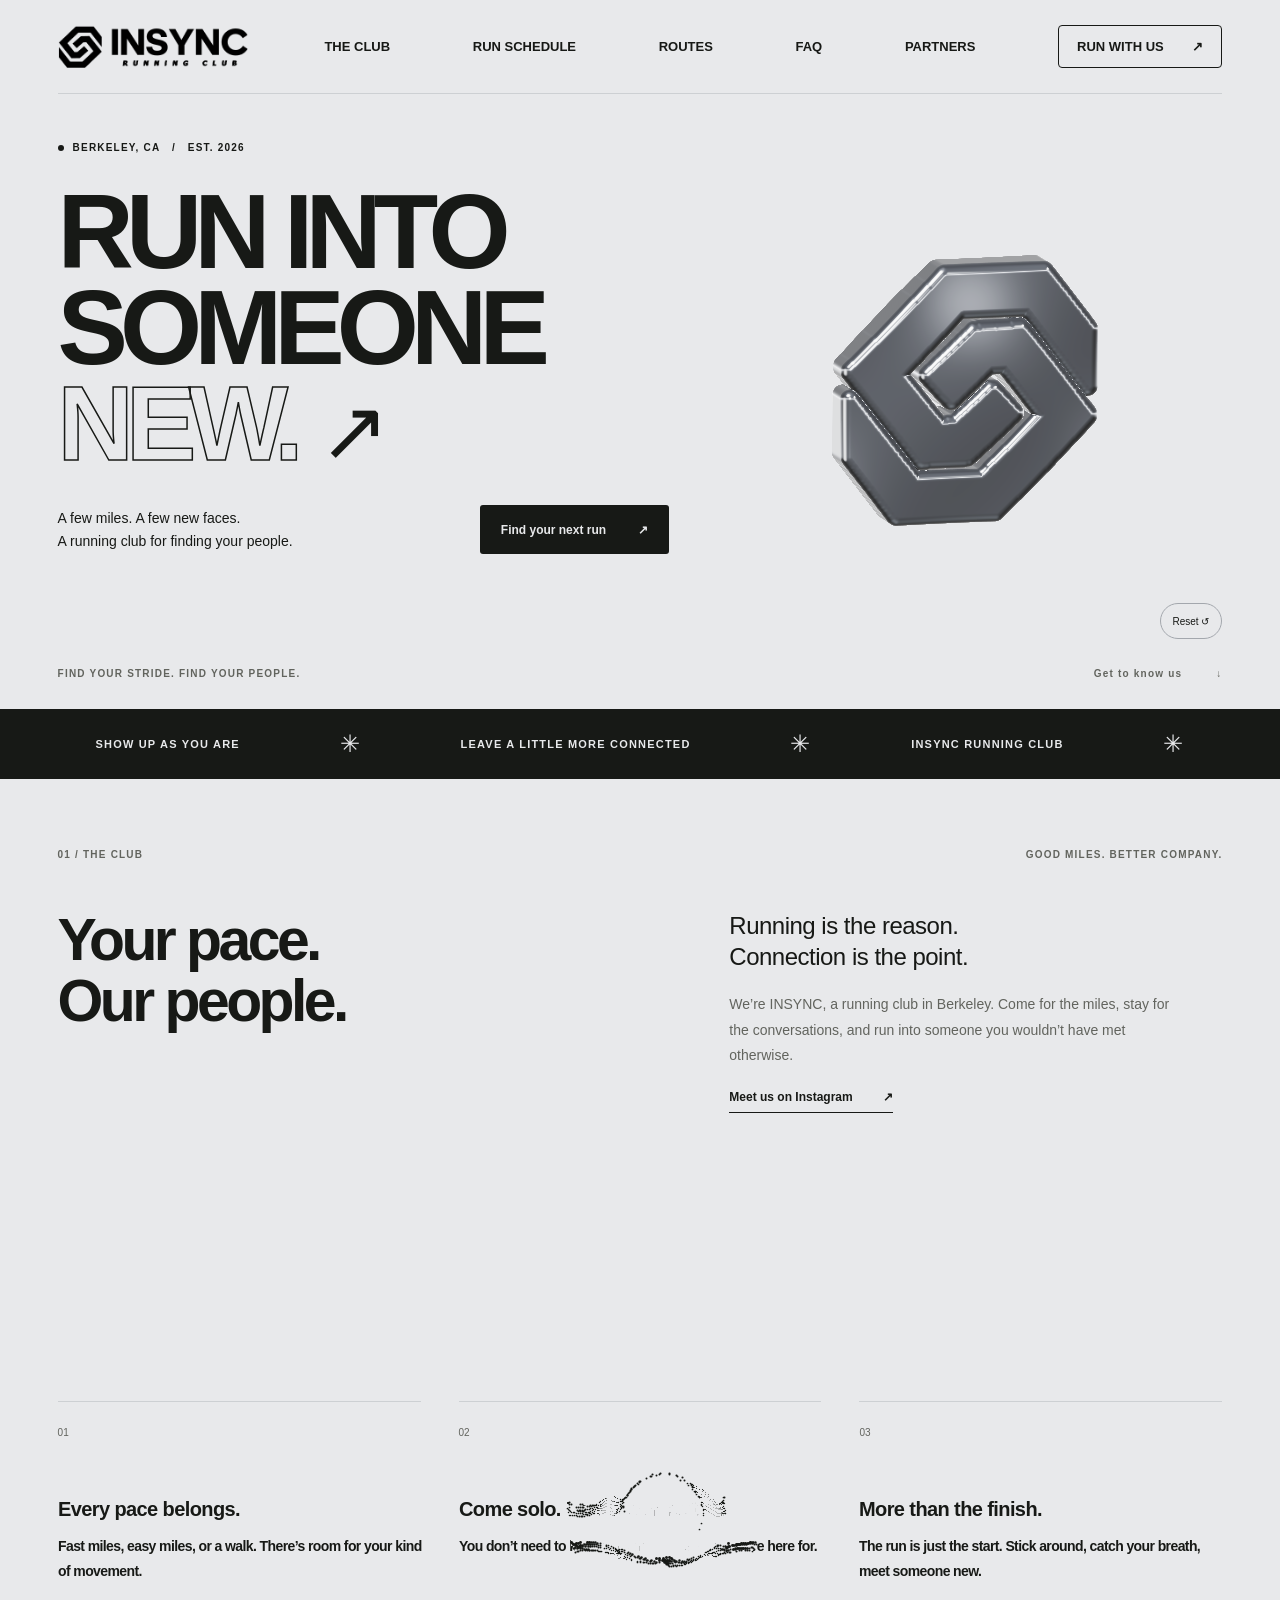
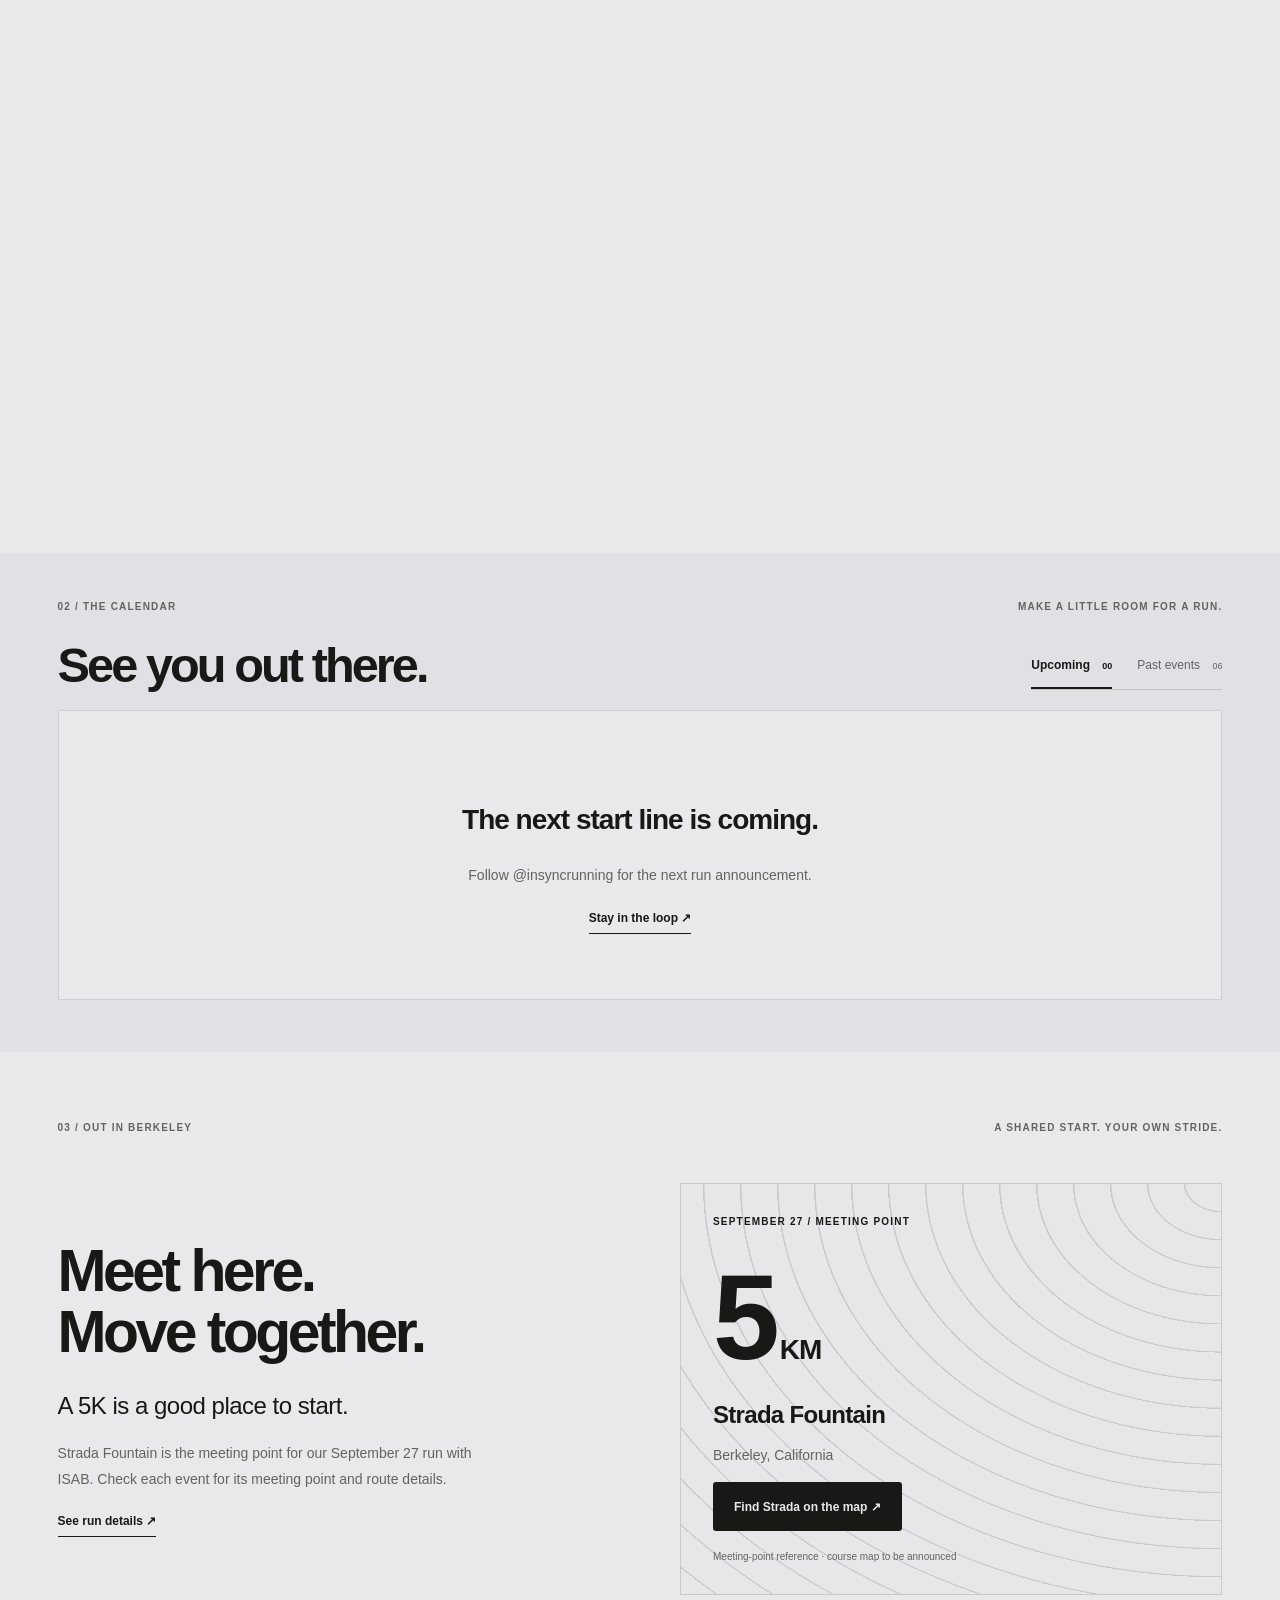
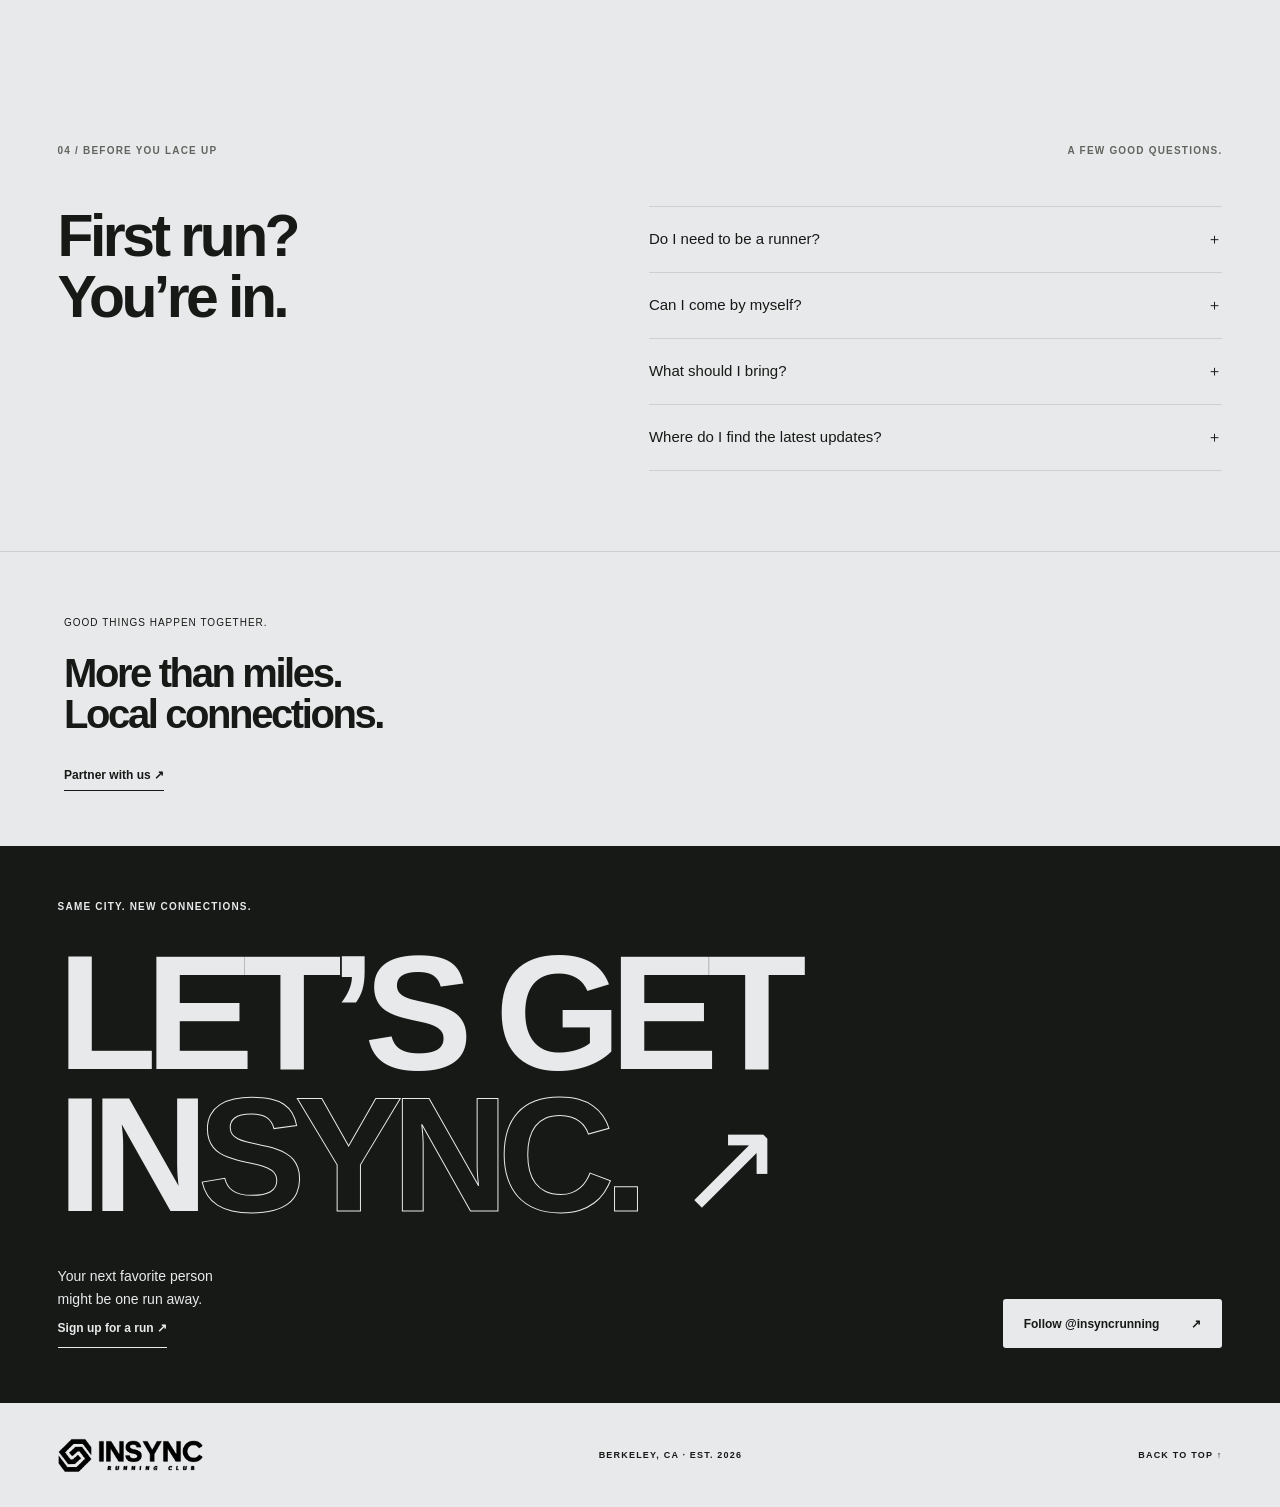
==== commit 5608d71a: "Force a fresh cache-bust so the live site picks up the latest build. Co-authored-by: Cursor <cursora" ====
--- a/index.html
+++ b/index.html
@@ -5,7 +5,10 @@
 <title>INSYNC Running Club — Run into someone new.</title>
 <meta name="description" content="Find your stride. Find your people. INSYNC is a Berkeley running club for every pace. Explore upcoming runs and join the community.">
 <meta name="theme-color" content="#e8e9eb"><meta property="og:title" content="INSYNC Running Club"><meta property="og:description" content="Run into someone new. A Berkeley running club for every pace."><meta property="og:image" content="https://insyncrunning.com/assets/og.png"><meta property="og:type" content="website">
-<link rel="icon" href="assets/favicon-32.png"><link rel="apple-touch-icon" href="assets/apple-touch-icon.png"><link rel="stylesheet" href="styles.css?v=20260923-flow1">
+<meta http-equiv="Cache-Control" content="no-cache, no-store, must-revalidate">
+<meta http-equiv="Pragma" content="no-cache">
+<meta http-equiv="Expires" content="0">
+<link rel="icon" href="assets/favicon-32.png"><link rel="apple-touch-icon" href="assets/apple-touch-icon.png"><link rel="stylesheet" href="styles.css?v=20260923-flow2">
 </head>
 <body>
 <a class="skip" href="#main">Skip to content</a>
@@ -36,5 +39,5 @@
 <div id="past" role="tabpanel" aria-labelledby="past-tab" tabindex="0" hidden><div class="archive-grid" id="archive-grid"><article class="archive-card"><p class="eyebrow">SEP 18, 2026</p><h3>5K &amp; Afters</h3><p>5:30 PM · Fountain next to Strada<br>Berkeley, CA</p><a class="text-link" href="https://www.instagram.com/insyncrunning" target="_blank" rel="noopener noreferrer">Visit club Instagram ↗</a></article><article class="archive-card"><p class="eyebrow">SEP 04, 2026</p><h3>INSYNC × Layers</h3><p>5K & DJ Afters · 4 PM<br>2436 Channing Way, Berkeley</p><a class="text-link" href="https://www.instagram.com/insyncrunning" target="_blank" rel="noopener noreferrer">Visit club Instagram ↗</a></article><article class="archive-card"><p class="eyebrow">MAY 09, 2026</p><h3>Finals Week Reset Run</h3><p>10 AM · Layers Superfood Bar<br>2436 Channing Way, Berkeley</p><a class="text-link" href="https://www.instagram.com/insyncrunning" target="_blank" rel="noopener noreferrer">Visit club Instagram ↗</a></article><article class="archive-card"><p class="eyebrow">MAY 03, 2026</p><h3>Running in Her Shoes</h3><p>5K · 10:30 AM · 2325 Piedmont Ave<br>Benefiting the Peace Over Violence Foundation</p><a class="text-link" href="https://www.instagram.com/insyncrunning" target="_blank" rel="noopener noreferrer">Visit club Instagram ↗</a></article><article class="archive-card"><p class="eyebrow">APR 25, 2026</p><h3>KAPi × INSYNC</h3><p>5K Charity Run · 10 AM<br>Fountain across from Strada</p><a class="text-link" href="https://www.instagram.com/insyncrunning" target="_blank" rel="noopener noreferrer">Visit club Instagram ↗</a></article></div></div></section>
 <section class="routes section" id="routes"><div class="section-label"><span>03 / OUT IN BERKELEY</span><span>A SHARED START. YOUR OWN STRIDE.</span></div><div class="route-grid"><div><h2>Meet here.<br>Move together.</h2><p class="lead">A 5K is a good place to start.</p><p>Strada Fountain is the meeting point for our September 27 run with ISAB. Check each event for its meeting point and route details.</p><a class="text-link" href="https://partiful.com/e/kMO2O52GMtITjHEYvllk" target="_blank" rel="noopener noreferrer">See run details ↗</a></div><div class="route-panel"><span class="eyebrow">SEPTEMBER 27 / MEETING POINT</span><div class="route-distance">5<span>KM</span></div><h3>Strada Fountain</h3><p>Berkeley, California</p><a class="button dark" href="https://www.google.com/maps/search/?api=1&amp;query=Caffe+Strada+Berkeley" target="_blank" rel="noopener noreferrer">Find Strada on the map ↗</a><small>Meeting-point reference · course map to be announced</small></div></div></section><section class="faq section" id="faq"><div class="section-label"><span>04 / BEFORE YOU LACE UP</span><span>A FEW GOOD QUESTIONS.</span></div><div class="faq-grid"><h2>First run?<br>You’re in.</h2><div class="questions"><details><summary>Do I need to be a runner?<span aria-hidden="true">＋</span></summary><p>No pace requirement here. Run, jog, or walk — show up with whatever energy you’ve got.</p></details><details><summary>Can I come by myself?<span aria-hidden="true">＋</span></summary><p>Absolutely. Meeting someone new is the whole idea. Come say hi and we’ll take it from there.</p></details><details><summary>What should I bring?<span aria-hidden="true">＋</span></summary><p>Comfortable shoes, water, and whatever you need for a few miles outside. Check the event page for any specific details.</p></details><details><summary>Where do I find the latest updates?<span aria-hidden="true">＋</span></summary><p>Check <a href="https://www.instagram.com/insyncrunning" target="_blank" rel="noopener noreferrer">@insyncrunning on Instagram</a> and the linked event page for meeting details and changes.</p></details></div></div></section>
 <section class="partner-strip"><p>GOOD THINGS HAPPEN TOGETHER.</p><h2>More than miles.<br>Local connections.</h2><a class="text-link" href="mailto:lperehinets1@gmail.com">Partner with us ↗</a></section><section class="join section" id="join"><p class="eyebrow">SAME CITY. NEW CONNECTIONS.</p><h2>LET’S GET<br>IN<span class="outline">SYNC.</span><span aria-hidden="true">↗</span></h2><div class="join-bottom"><p>Your next favorite person<br>might be one run away.<br><a class="text-link" href="#events">Sign up for a run ↗</a></p><a class="button light" href="https://www.instagram.com/insyncrunning" target="_blank" rel="noopener noreferrer">Follow @insyncrunning <span aria-hidden="true">↗</span></a></div></section>
-</main><footer><a href="#top" aria-label="Back to top"><img src="assets/logo-horizontal.png" alt="INSYNC Running Club" width="170" height="46"></a><span>BERKELEY, CA · EST. 2026</span><a href="#top">BACK TO TOP ↑</a></footer><script src="main.js?v=20260923-flow1"></script><script src="particle-text.js?v=20260923-flow1" defer></script><script src="logo-jelly.js?v=20260923-flow1" defer></script>
+</main><footer><a href="#top" aria-label="Back to top"><img src="assets/logo-horizontal.png" alt="INSYNC Running Club" width="170" height="46"></a><span>BERKELEY, CA · EST. 2026</span><a href="#top">BACK TO TOP ↑</a></footer><script src="main.js?v=20260923-flow2"></script><script src="particle-text.js?v=20260923-flow2" defer></script><script src="logo-jelly.js?v=20260923-flow2" defer></script>
 </body></html>
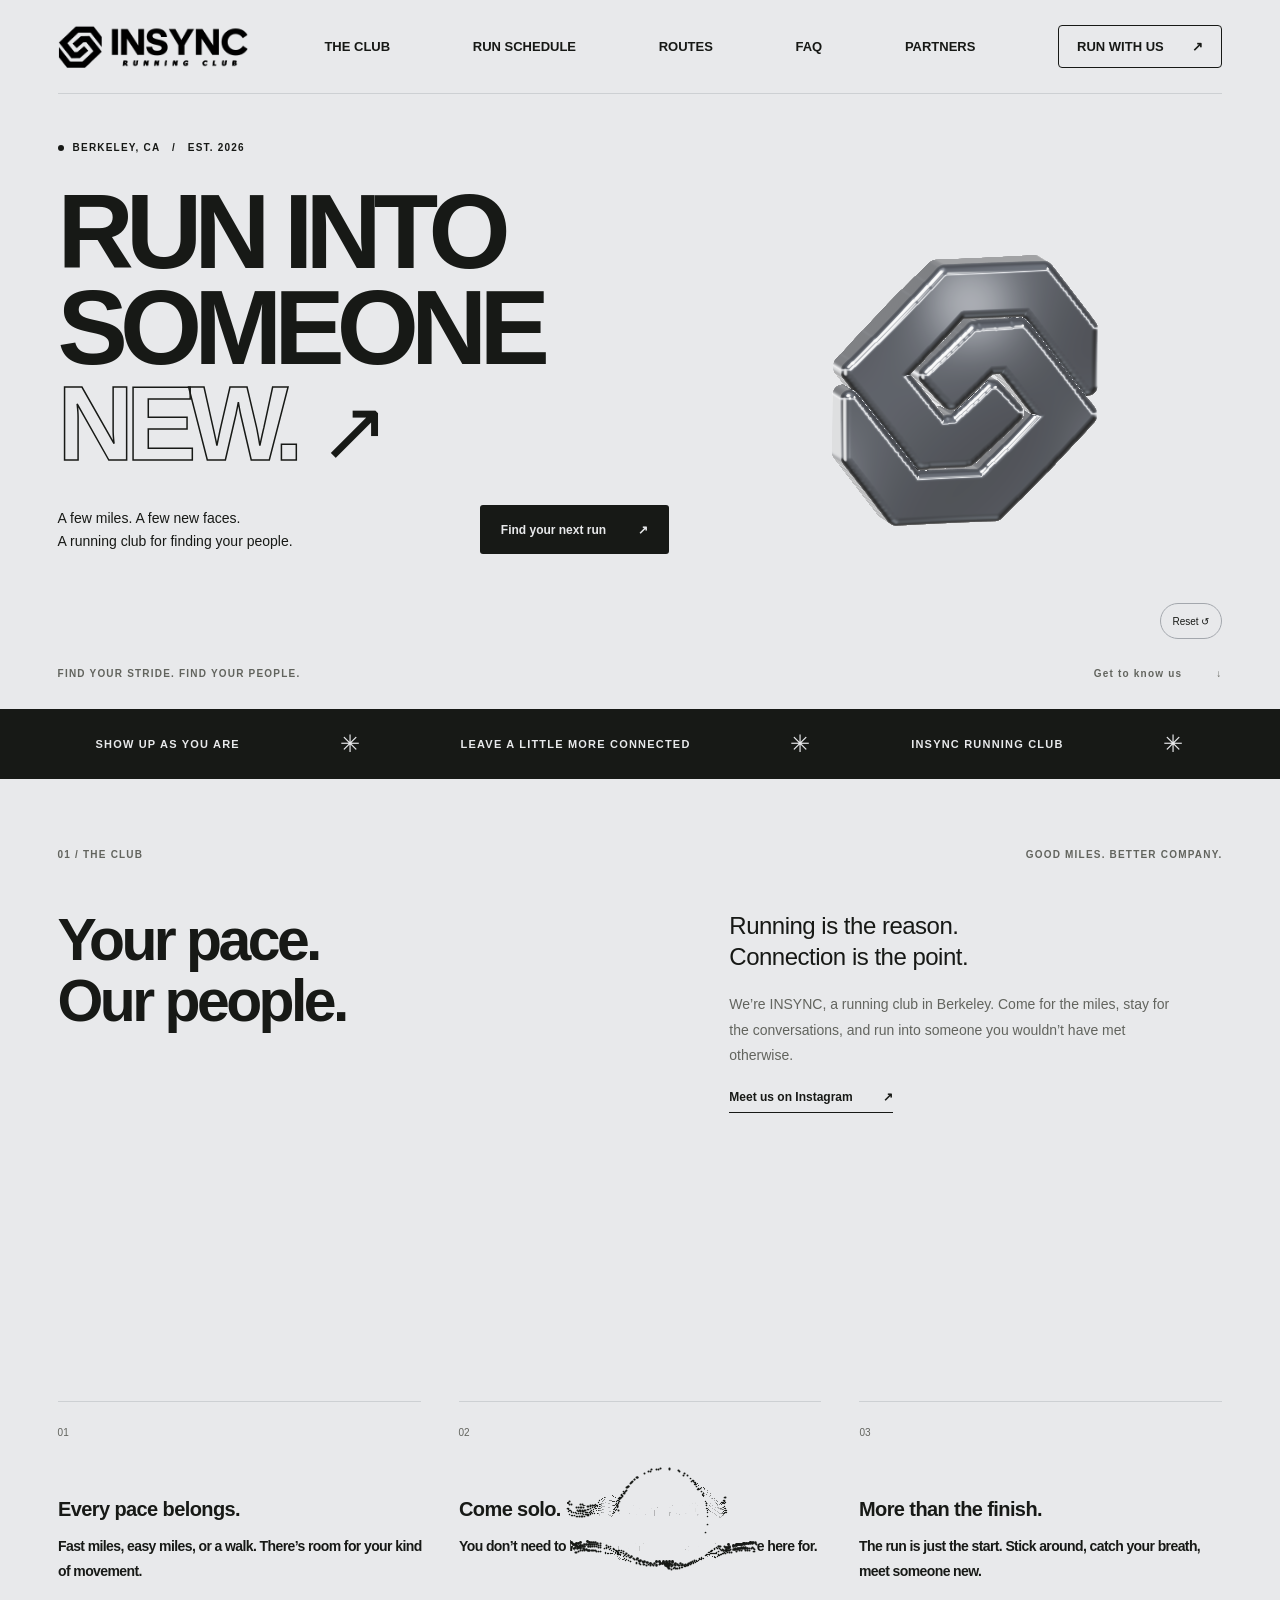
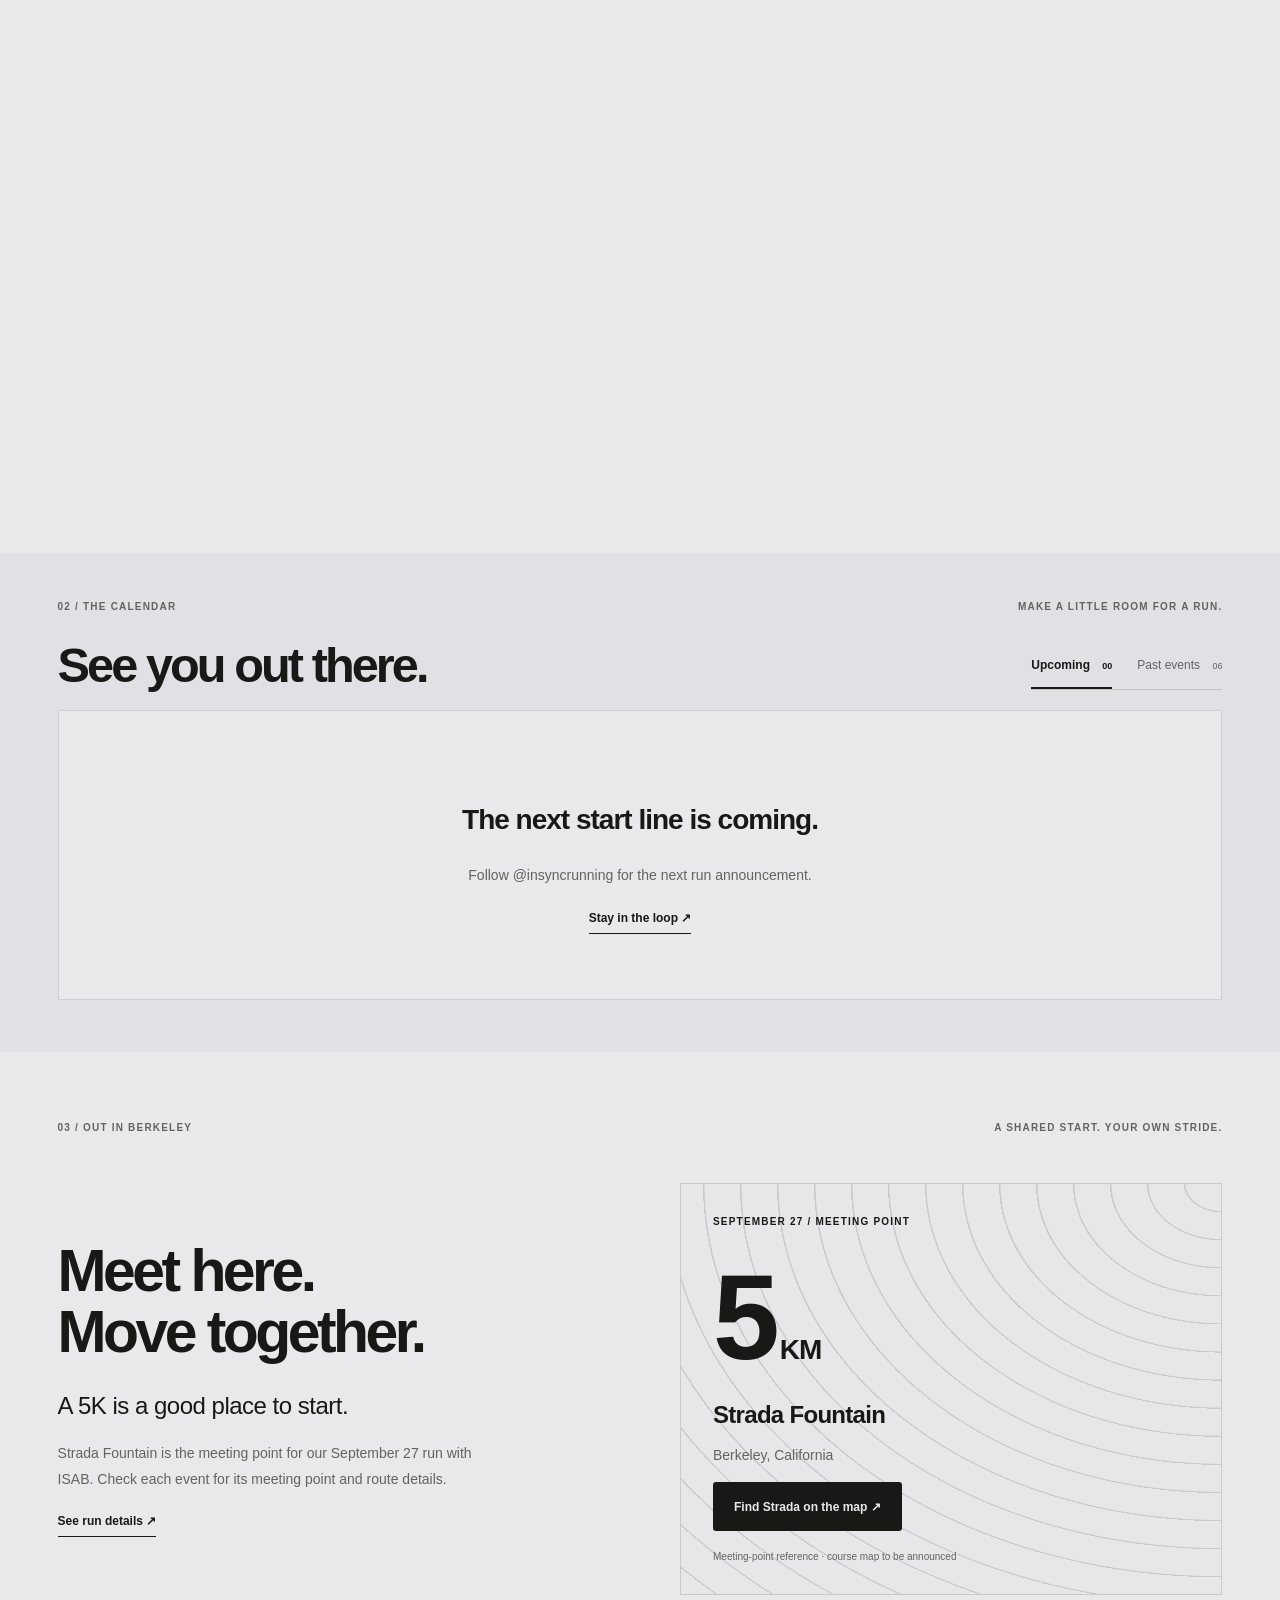
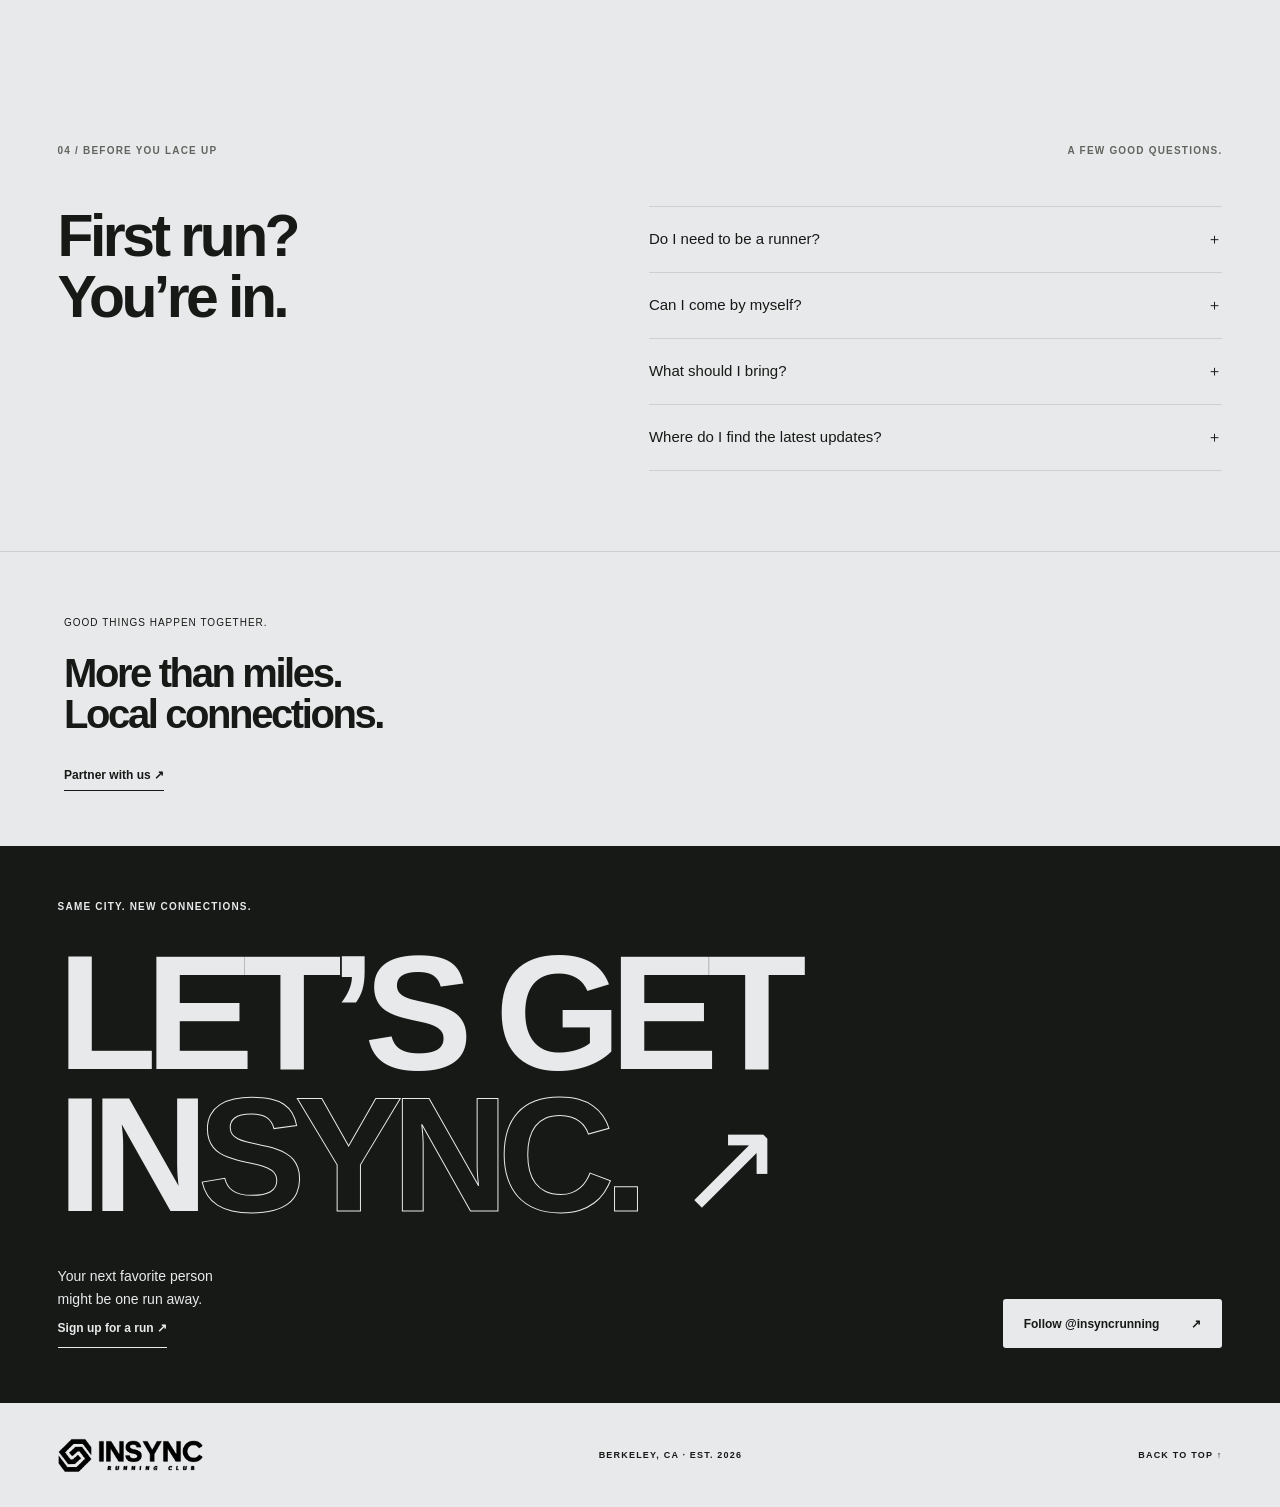
==== commit 2e635b99: "Size the schedule flyer between the small and full-width versions. Co-authored-by: Cursor <cursorage" ====
--- a/index.html
+++ b/index.html
@@ -8,7 +8,7 @@
 <meta http-equiv="Cache-Control" content="no-cache, no-store, must-revalidate">
 <meta http-equiv="Pragma" content="no-cache">
 <meta http-equiv="Expires" content="0">
-<link rel="icon" href="assets/favicon-32.png"><link rel="apple-touch-icon" href="assets/apple-touch-icon.png"><link rel="stylesheet" href="styles.css?v=20260923-flow2">
+<link rel="icon" href="assets/favicon-32.png"><link rel="apple-touch-icon" href="assets/apple-touch-icon.png"><link rel="stylesheet" href="styles.css?v=20260923-flow3">
 </head>
 <body>
 <a class="skip" href="#main">Skip to content</a>
@@ -39,5 +39,5 @@
 <div id="past" role="tabpanel" aria-labelledby="past-tab" tabindex="0" hidden><div class="archive-grid" id="archive-grid"><article class="archive-card"><p class="eyebrow">SEP 18, 2026</p><h3>5K &amp; Afters</h3><p>5:30 PM · Fountain next to Strada<br>Berkeley, CA</p><a class="text-link" href="https://www.instagram.com/insyncrunning" target="_blank" rel="noopener noreferrer">Visit club Instagram ↗</a></article><article class="archive-card"><p class="eyebrow">SEP 04, 2026</p><h3>INSYNC × Layers</h3><p>5K & DJ Afters · 4 PM<br>2436 Channing Way, Berkeley</p><a class="text-link" href="https://www.instagram.com/insyncrunning" target="_blank" rel="noopener noreferrer">Visit club Instagram ↗</a></article><article class="archive-card"><p class="eyebrow">MAY 09, 2026</p><h3>Finals Week Reset Run</h3><p>10 AM · Layers Superfood Bar<br>2436 Channing Way, Berkeley</p><a class="text-link" href="https://www.instagram.com/insyncrunning" target="_blank" rel="noopener noreferrer">Visit club Instagram ↗</a></article><article class="archive-card"><p class="eyebrow">MAY 03, 2026</p><h3>Running in Her Shoes</h3><p>5K · 10:30 AM · 2325 Piedmont Ave<br>Benefiting the Peace Over Violence Foundation</p><a class="text-link" href="https://www.instagram.com/insyncrunning" target="_blank" rel="noopener noreferrer">Visit club Instagram ↗</a></article><article class="archive-card"><p class="eyebrow">APR 25, 2026</p><h3>KAPi × INSYNC</h3><p>5K Charity Run · 10 AM<br>Fountain across from Strada</p><a class="text-link" href="https://www.instagram.com/insyncrunning" target="_blank" rel="noopener noreferrer">Visit club Instagram ↗</a></article></div></div></section>
 <section class="routes section" id="routes"><div class="section-label"><span>03 / OUT IN BERKELEY</span><span>A SHARED START. YOUR OWN STRIDE.</span></div><div class="route-grid"><div><h2>Meet here.<br>Move together.</h2><p class="lead">A 5K is a good place to start.</p><p>Strada Fountain is the meeting point for our September 27 run with ISAB. Check each event for its meeting point and route details.</p><a class="text-link" href="https://partiful.com/e/kMO2O52GMtITjHEYvllk" target="_blank" rel="noopener noreferrer">See run details ↗</a></div><div class="route-panel"><span class="eyebrow">SEPTEMBER 27 / MEETING POINT</span><div class="route-distance">5<span>KM</span></div><h3>Strada Fountain</h3><p>Berkeley, California</p><a class="button dark" href="https://www.google.com/maps/search/?api=1&amp;query=Caffe+Strada+Berkeley" target="_blank" rel="noopener noreferrer">Find Strada on the map ↗</a><small>Meeting-point reference · course map to be announced</small></div></div></section><section class="faq section" id="faq"><div class="section-label"><span>04 / BEFORE YOU LACE UP</span><span>A FEW GOOD QUESTIONS.</span></div><div class="faq-grid"><h2>First run?<br>You’re in.</h2><div class="questions"><details><summary>Do I need to be a runner?<span aria-hidden="true">＋</span></summary><p>No pace requirement here. Run, jog, or walk — show up with whatever energy you’ve got.</p></details><details><summary>Can I come by myself?<span aria-hidden="true">＋</span></summary><p>Absolutely. Meeting someone new is the whole idea. Come say hi and we’ll take it from there.</p></details><details><summary>What should I bring?<span aria-hidden="true">＋</span></summary><p>Comfortable shoes, water, and whatever you need for a few miles outside. Check the event page for any specific details.</p></details><details><summary>Where do I find the latest updates?<span aria-hidden="true">＋</span></summary><p>Check <a href="https://www.instagram.com/insyncrunning" target="_blank" rel="noopener noreferrer">@insyncrunning on Instagram</a> and the linked event page for meeting details and changes.</p></details></div></div></section>
 <section class="partner-strip"><p>GOOD THINGS HAPPEN TOGETHER.</p><h2>More than miles.<br>Local connections.</h2><a class="text-link" href="mailto:lperehinets1@gmail.com">Partner with us ↗</a></section><section class="join section" id="join"><p class="eyebrow">SAME CITY. NEW CONNECTIONS.</p><h2>LET’S GET<br>IN<span class="outline">SYNC.</span><span aria-hidden="true">↗</span></h2><div class="join-bottom"><p>Your next favorite person<br>might be one run away.<br><a class="text-link" href="#events">Sign up for a run ↗</a></p><a class="button light" href="https://www.instagram.com/insyncrunning" target="_blank" rel="noopener noreferrer">Follow @insyncrunning <span aria-hidden="true">↗</span></a></div></section>
-</main><footer><a href="#top" aria-label="Back to top"><img src="assets/logo-horizontal.png" alt="INSYNC Running Club" width="170" height="46"></a><span>BERKELEY, CA · EST. 2026</span><a href="#top">BACK TO TOP ↑</a></footer><script src="main.js?v=20260923-flow2"></script><script src="particle-text.js?v=20260923-flow2" defer></script><script src="logo-jelly.js?v=20260923-flow2" defer></script>
+</main><footer><a href="#top" aria-label="Back to top"><img src="assets/logo-horizontal.png" alt="INSYNC Running Club" width="170" height="46"></a><span>BERKELEY, CA · EST. 2026</span><a href="#top">BACK TO TOP ↑</a></footer><script src="main.js?v=20260923-flow3"></script><script src="particle-text.js?v=20260923-flow3" defer></script><script src="logo-jelly.js?v=20260923-flow3" defer></script>
 </body></html>
--- a/styles.css
+++ b/styles.css
@@ -1,4 +1,4 @@
-:root{--paper:#e8e9eb;--ink:#171916;--muted:#62645e;--line:#cdd0d3;--accent:#d8dadd;--ease:cubic-bezier(.22,1,.36,1)}*{box-sizing:border-box}html{scroll-behavior:smooth;scroll-padding-top:100px}body{margin:0;background:var(--paper);color:var(--ink);font-family:Arial,Helvetica,sans-serif;-webkit-font-smoothing:antialiased}a{color:inherit;text-decoration:none}button{font:inherit;color:inherit;cursor:pointer}img{display:block;max-width:100%;height:auto}button,a,summary{-webkit-tap-highlight-color:transparent}a:focus-visible,button:focus-visible,summary:focus-visible,[tabindex]:focus-visible{outline:2px solid var(--ink);outline-offset:6px}::selection{background:var(--ink);color:var(--paper)}[hidden]{display:none!important}.skip{position:fixed;top:-80px;left:20px;z-index:100;background:var(--ink);color:white;padding:16px}.skip:focus{top:12px}.header{height:94px;margin:0 4.5%;display:flex;justify-content:space-between;align-items:center;border-bottom:1px solid var(--line)}.brand{width:190px}.brand img,footer img{mix-blend-mode:multiply}.header nav{display:flex;align-items:center;gap:34px;font-size:13px;font-weight:600}.header nav a{padding:12px 0}.header nav .nav-join{border:1px solid var(--ink);padding:13px 18px;border-radius:4px}.nav-join span{margin-left:25px}.hero{padding:48px 4.5% 0;display:grid;grid-template-columns:1.18fr 1fr;gap:35px}.eyebrow,.section-label,.panel-top,.panel-bottom,.hero-caption,.ticker,.poster-top,.poster-bottom,footer,.calendar-link{font-size:10px;font-weight:700;letter-spacing:1.2px}.eyebrow{display:flex;align-items:center;gap:9px;margin:0 0 30px}.dot{width:6px;height:6px;background:currentColor;border-radius:50%;display:inline-block}h1{font-size:clamp(70px,8.25vw,140px);letter-spacing:-.075em;line-height:.91;margin:0;font-weight:900}h1 .outline{-webkit-text-stroke:1.5px var(--ink);color:transparent}.title-arrow{display:inline-block;font-size:.8em;margin-left:.28em;font-weight:400}.hero-bottom{display:flex;flex-wrap:wrap;align-items:center;gap:20px;justify-content:space-between;margin-top:34px}.hero-bottom p,.join-bottom p{font-size:14px;line-height:1.65;margin:0}.button{min-height:49px;padding:17px 21px;display:inline-flex;align-items:center;justify-content:space-between;gap:32px;font-size:12px;font-weight:700;border-radius:3px;transition:transform .25s var(--ease),background .25s}.button:hover{transform:translateY(-3px)}.button.dark{background:var(--ink);color:var(--paper)}.button.dark:hover{background:#373b32}.button.light{background:var(--paper);color:var(--ink)}.run-panel{background:linear-gradient(125deg,#b4b7bc 0%,#eceef0 32%,#c8cbd0 57%,#f0f1f2 78%,#b9bcc1 100%);min-height:490px;position:relative;overflow:hidden;border-radius:3px;display:flex;flex-direction:column;justify-content:space-between}.panel-top,.panel-bottom{display:flex;justify-content:space-between;align-items:center;padding:25px;z-index:2;gap:12px;line-height:1.6}.panel-coordinate{text-align:right}.track{position:absolute;inset:0;overflow:hidden}.track i{position:absolute;width:145%;height:48%;border:1px solid #9fa4ab;transform:rotate(-28deg);border-radius:50%;left:-20%;top:58%}.track i:nth-child(2){width:170%;height:64%;left:-32%;top:50%}.track i:nth-child(3){width:195%;height:80%;left:-44%;top:42%}.track i:nth-child(4){width:220%;height:96%;left:-56%;top:34%}.hero-caption{grid-column:1/-1;display:flex;justify-content:space-between;padding:1px 0 30px;color:var(--muted)}.hero-caption a span{margin-left:30px}.ticker{background:var(--ink);color:var(--paper);display:flex;justify-content:space-around;align-items:center;gap:24px;padding:21px 4.5%;font-size:11px}.ticker b{font-size:24px;font-weight:400}.section{padding:70px 4.5% 80px}.section-label{display:flex;justify-content:space-between;color:var(--muted);margin-bottom:50px}.club-intro{display:grid;grid-template-columns:1.2fr 1fr;gap:80px}h2{font-size:clamp(38px,4.6vw,72px);letter-spacing:-.06em;line-height:1.03;margin:0;font-weight:700}.club-intro>div{max-width:440px}.lead{font-size:24px;line-height:1.3;letter-spacing:-.5px;margin:0 0 20px}.club-intro p:not(.lead),.values .pt-body,.questions p{font-size:14px;line-height:1.8;color:var(--muted)}.text-link{display:inline-flex;gap:30px;font-size:12px;font-weight:700;border-bottom:1px solid currentColor;padding:8px 0;transition:gap .25s}.text-link:hover{gap:38px}.values{display:grid;grid-template-columns:repeat(3,1fr);gap:38px;margin-top:65px}.values article{border-top:1px solid var(--line);padding-top:20px;position:relative}.values article>span{font-size:10px;color:var(--muted)}.values .pt-title,.values h3{font-size:20px;letter-spacing:-.6px;margin:28px 0 12px;display:block;font-weight:700;color:var(--ink)}.values .pt-body,.values p{max-width:310px;margin:0}.events{background:#dfe1e4;padding-top:48px;padding-bottom:52px}.events .section-label{margin-bottom:28px}.events-heading{display:flex;justify-content:space-between;align-items:end;gap:30px;margin-bottom:20px}.events-heading h2{font-size:clamp(32px,3.8vw,56px)}.tabs{display:flex;border-bottom:1px solid #c3c5ba;gap:25px}.tabs button{background:none;border:0;border-bottom:2px solid transparent;padding:15px 0;font-size:12px;color:var(--muted)}.tabs button[aria-selected=true]{border-color:var(--ink);color:var(--ink);font-weight:bold}.tabs span{font-size:9px;margin-left:9px}.event-card{display:grid;grid-template-columns:minmax(0,1fr) minmax(0,1.05fr);align-items:start;background:var(--paper);border:1px solid var(--line);border-radius:3px;overflow:hidden}.event-poster{background:var(--ink);color:var(--paper);padding:30px;display:flex;flex-direction:column;justify-content:space-between;min-height:495px}.event-poster--image{padding:0;min-height:0;background:#111;overflow:hidden;position:relative;align-self:start;width:100%}.event-poster--image img{display:block;width:100%;height:auto;max-width:100%;margin:0;object-fit:contain;object-position:center top}.poster-top{display:flex;justify-content:space-between;align-items:center;line-height:1.5}.poster-top img{filter:invert(1);mix-blend-mode:screen}.poster-title{font-size:clamp(48px,6.2vw,100px);font-weight:900;font-style:italic;line-height:.94;letter-spacing:-.065em;margin:55px 0}.poster-title span{color:var(--accent)}.poster-bottom{display:flex;justify-content:space-between;font-size:9px;gap:20px}.event-info{padding:26px 32px;display:flex;flex-direction:column;justify-content:center}.event-info .eyebrow{font-size:9px;margin-bottom:14px}.event-info h3{font-size:clamp(26px,2.6vw,34px);letter-spacing:-1.4px;margin:0 0 10px}.event-description{color:var(--muted);font-size:13px;line-height:1.55;margin:0}.event-info dl{margin:16px 0}.event-info dl>div{display:grid;grid-template-columns:80px 1fr;padding:8px 0;border-top:1px solid var(--line);gap:10px}.event-info dt{font-size:9px;letter-spacing:1px;padding-top:3px;color:var(--muted)}.event-info dd{margin:0;font-size:13px;line-height:1.6}.event-info dd span{color:var(--muted)}.event-actions{display:flex;align-items:center;gap:25px;flex-wrap:wrap}.calendar-link{display:inline-block;font-size:10px;margin-top:12px;letter-spacing:0;font-weight:400;padding:4px 0}.empty-state{padding:65px 25px;text-align:center;border:1px solid var(--line);background:var(--paper)}.empty-state h3{font-size:28px;letter-spacing:-1px}.empty-state p{font-size:14px;line-height:1.7;max-width:440px;margin:15px auto;color:var(--muted)}.archive-symbol{font-size:50px}.faq-grid{display:grid;grid-template-columns:1fr 1.1fr;gap:70px}details{border-top:1px solid var(--line)}details:last-child{border-bottom:1px solid var(--line)}summary{list-style:none;cursor:pointer;padding:23px 0;font-size:15px;display:flex;justify-content:space-between;gap:20px}summary::-webkit-details-marker{display:none}summary span{transition:transform .25s}details[open] summary span{transform:rotate(45deg)}.questions p{margin:0;padding:0 30px 24px 0}.questions p a{text-decoration:underline}.join{background:var(--ink);color:var(--paper);padding-top:55px;padding-bottom:55px}.join h2{font-size:clamp(70px,12.7vw,195px);line-height:.87;letter-spacing:-.07em;font-weight:900}.join h2>.outline{-webkit-text-stroke:1px var(--paper);color:transparent}.join h2>span:last-child{font-weight:400;font-size:.8em;margin-left:.3em}.join-bottom{display:flex;justify-content:space-between;align-items:end;margin-top:40px;gap:30px}.join a:focus-visible{outline-color:var(--paper)}footer{padding:35px 4.5%;display:flex;align-items:center;justify-content:space-between;gap:25px;font-size:9px}footer img{width:145px}a:hover{opacity:.85}.button:hover,.brand:hover{opacity:1}@media(min-width:1600px){.hero,.section,.header,footer{padding-left:max(4.5%,calc((100% - 1500px)/2));padding-right:max(4.5%,calc((100% - 1500px)/2))}.header{margin:0}.run-panel{min-height:570px}}@media(max-width:1000px){.hero{gap:25px;grid-template-columns:1.05fr 1fr}.hero-bottom{display:block}.hero-bottom .button{margin-top:18px}.run-panel{min-height:460px}.panel-top,.panel-bottom{padding:18px;font-size:8px}.events-heading{display:block}.tabs{width:max-content;margin-top:20px}.event-info{padding:30px 25px}.club-intro{gap:40px}.values{gap:22px}.values .pt-title,.values h3{font-size:18px}.poster-title{font-size:6.2vw}}@media(max-width:650px){html{scroll-padding-top:20px}.header{height:77px}.brand{width:140px}.header nav{gap:16px;font-size:11px}.header nav>a:first-child{display:none}.header nav .nav-join{padding:11px}.nav-join span{margin-left:8px}.hero{padding-top:32px;grid-template-columns:1fr;gap:27px}h1{font-size:clamp(48px,16.8vw,108px)}.eyebrow{font-size:9px;margin-bottom:24px}.hero-bottom{display:flex;margin-top:25px;gap:15px}.hero-bottom p{font-size:12px}.hero-bottom .button{margin-top:0;font-size:11px;gap:20px;padding:15px}.run-panel{min-height:390px}.panel-top,.panel-bottom{font-size:9px}.hero-caption{font-size:8px;gap:15px;padding-bottom:0}.ticker{margin-top:27px;gap:12px;font-size:8px;padding:15px 4.5%}.ticker span:last-of-type,.ticker b:last-child{display:none}.ticker b{font-size:20px}.section{padding:45px 5% 50px}.section-label{margin-bottom:30px;font-size:8px;gap:25px;line-height:1.7}.section-label span:last-child{text-align:right;max-width:135px}.club-intro,.faq-grid{grid-template-columns:1fr;gap:28px}h2{font-size:46px}.lead{font-size:22px}.values{grid-template-columns:1fr;margin-top:35px;gap:25px}.values article{display:grid;grid-template-columns:25px 1fr;gap:0 10px}.values article>span{padding-top:5px}.values .pt-host{grid-column:2}.values .pt-title,.values h3{margin:0 0 10px;font-size:20px}.values .pt-body,.values p{grid-column:2;max-width:none}.event-card{grid-template-columns:1fr;max-height:none}.event-poster{min-height:335px;padding:25px}.event-poster--image{min-height:0;padding:0;width:100%}.poster-title{font-size:70px;margin:38px 0}.event-info{padding:30px 24px}.event-info h3{font-size:34px}.event-actions{gap:18px}.event-actions .text-link{font-size:11px}.events-heading h2{font-size:42px}.tabs{width:100%;justify-content:space-between}.join h2{font-size:18vw}.join-bottom{align-items:start;flex-direction:column;gap:25px}.join h2>span:last-child{margin-left:.13em}footer{flex-wrap:wrap;padding:25px 5%;font-size:8px}footer img{width:125px}footer>a:last-child{margin-left:auto}}@media(prefers-reduced-motion:reduce){html{scroll-behavior:auto}*,*::before,*::after{animation:none!important;transition:none!important}}
+:root{--paper:#e8e9eb;--ink:#171916;--muted:#62645e;--line:#cdd0d3;--accent:#d8dadd;--ease:cubic-bezier(.22,1,.36,1)}*{box-sizing:border-box}html{scroll-behavior:smooth;scroll-padding-top:100px}body{margin:0;background:var(--paper);color:var(--ink);font-family:Arial,Helvetica,sans-serif;-webkit-font-smoothing:antialiased}a{color:inherit;text-decoration:none}button{font:inherit;color:inherit;cursor:pointer}img{display:block;max-width:100%;height:auto}button,a,summary{-webkit-tap-highlight-color:transparent}a:focus-visible,button:focus-visible,summary:focus-visible,[tabindex]:focus-visible{outline:2px solid var(--ink);outline-offset:6px}::selection{background:var(--ink);color:var(--paper)}[hidden]{display:none!important}.skip{position:fixed;top:-80px;left:20px;z-index:100;background:var(--ink);color:white;padding:16px}.skip:focus{top:12px}.header{height:94px;margin:0 4.5%;display:flex;justify-content:space-between;align-items:center;border-bottom:1px solid var(--line)}.brand{width:190px}.brand img,footer img{mix-blend-mode:multiply}.header nav{display:flex;align-items:center;gap:34px;font-size:13px;font-weight:600}.header nav a{padding:12px 0}.header nav .nav-join{border:1px solid var(--ink);padding:13px 18px;border-radius:4px}.nav-join span{margin-left:25px}.hero{padding:48px 4.5% 0;display:grid;grid-template-columns:1.18fr 1fr;gap:35px}.eyebrow,.section-label,.panel-top,.panel-bottom,.hero-caption,.ticker,.poster-top,.poster-bottom,footer,.calendar-link{font-size:10px;font-weight:700;letter-spacing:1.2px}.eyebrow{display:flex;align-items:center;gap:9px;margin:0 0 30px}.dot{width:6px;height:6px;background:currentColor;border-radius:50%;display:inline-block}h1{font-size:clamp(70px,8.25vw,140px);letter-spacing:-.075em;line-height:.91;margin:0;font-weight:900}h1 .outline{-webkit-text-stroke:1.5px var(--ink);color:transparent}.title-arrow{display:inline-block;font-size:.8em;margin-left:.28em;font-weight:400}.hero-bottom{display:flex;flex-wrap:wrap;align-items:center;gap:20px;justify-content:space-between;margin-top:34px}.hero-bottom p,.join-bottom p{font-size:14px;line-height:1.65;margin:0}.button{min-height:49px;padding:17px 21px;display:inline-flex;align-items:center;justify-content:space-between;gap:32px;font-size:12px;font-weight:700;border-radius:3px;transition:transform .25s var(--ease),background .25s}.button:hover{transform:translateY(-3px)}.button.dark{background:var(--ink);color:var(--paper)}.button.dark:hover{background:#373b32}.button.light{background:var(--paper);color:var(--ink)}.run-panel{background:linear-gradient(125deg,#b4b7bc 0%,#eceef0 32%,#c8cbd0 57%,#f0f1f2 78%,#b9bcc1 100%);min-height:490px;position:relative;overflow:hidden;border-radius:3px;display:flex;flex-direction:column;justify-content:space-between}.panel-top,.panel-bottom{display:flex;justify-content:space-between;align-items:center;padding:25px;z-index:2;gap:12px;line-height:1.6}.panel-coordinate{text-align:right}.track{position:absolute;inset:0;overflow:hidden}.track i{position:absolute;width:145%;height:48%;border:1px solid #9fa4ab;transform:rotate(-28deg);border-radius:50%;left:-20%;top:58%}.track i:nth-child(2){width:170%;height:64%;left:-32%;top:50%}.track i:nth-child(3){width:195%;height:80%;left:-44%;top:42%}.track i:nth-child(4){width:220%;height:96%;left:-56%;top:34%}.hero-caption{grid-column:1/-1;display:flex;justify-content:space-between;padding:1px 0 30px;color:var(--muted)}.hero-caption a span{margin-left:30px}.ticker{background:var(--ink);color:var(--paper);display:flex;justify-content:space-around;align-items:center;gap:24px;padding:21px 4.5%;font-size:11px}.ticker b{font-size:24px;font-weight:400}.section{padding:70px 4.5% 80px}.section-label{display:flex;justify-content:space-between;color:var(--muted);margin-bottom:50px}.club-intro{display:grid;grid-template-columns:1.2fr 1fr;gap:80px}h2{font-size:clamp(38px,4.6vw,72px);letter-spacing:-.06em;line-height:1.03;margin:0;font-weight:700}.club-intro>div{max-width:440px}.lead{font-size:24px;line-height:1.3;letter-spacing:-.5px;margin:0 0 20px}.club-intro p:not(.lead),.values .pt-body,.questions p{font-size:14px;line-height:1.8;color:var(--muted)}.text-link{display:inline-flex;gap:30px;font-size:12px;font-weight:700;border-bottom:1px solid currentColor;padding:8px 0;transition:gap .25s}.text-link:hover{gap:38px}.values{display:grid;grid-template-columns:repeat(3,1fr);gap:38px;margin-top:65px}.values article{border-top:1px solid var(--line);padding-top:20px;position:relative}.values article>span{font-size:10px;color:var(--muted)}.values .pt-title,.values h3{font-size:20px;letter-spacing:-.6px;margin:28px 0 12px;display:block;font-weight:700;color:var(--ink)}.values .pt-body,.values p{max-width:310px;margin:0}.events{background:#dfe1e4;padding-top:48px;padding-bottom:52px}.events .section-label{margin-bottom:28px}.events-heading{display:flex;justify-content:space-between;align-items:end;gap:30px;margin-bottom:20px}.events-heading h2{font-size:clamp(32px,3.8vw,56px)}.tabs{display:flex;border-bottom:1px solid #c3c5ba;gap:25px}.tabs button{background:none;border:0;border-bottom:2px solid transparent;padding:15px 0;font-size:12px;color:var(--muted)}.tabs button[aria-selected=true]{border-color:var(--ink);color:var(--ink);font-weight:bold}.tabs span{font-size:9px;margin-left:9px}.event-card{display:grid;grid-template-columns:min(520px,40vw) minmax(0,1fr);align-items:start;background:var(--paper);border:1px solid var(--line);border-radius:3px;overflow:hidden}.event-poster{background:var(--ink);color:var(--paper);padding:30px;display:flex;flex-direction:column;justify-content:space-between;min-height:495px}.event-poster--image{padding:0;min-height:0;background:#111;overflow:hidden;position:relative;align-self:start;width:100%}.event-poster--image img{display:block;width:100%;height:auto;max-width:100%;margin:0;object-fit:contain;object-position:center top}.poster-top{display:flex;justify-content:space-between;align-items:center;line-height:1.5}.poster-top img{filter:invert(1);mix-blend-mode:screen}.poster-title{font-size:clamp(48px,6.2vw,100px);font-weight:900;font-style:italic;line-height:.94;letter-spacing:-.065em;margin:55px 0}.poster-title span{color:var(--accent)}.poster-bottom{display:flex;justify-content:space-between;font-size:9px;gap:20px}.event-info{padding:26px 32px;display:flex;flex-direction:column;justify-content:center}.event-info .eyebrow{font-size:9px;margin-bottom:14px}.event-info h3{font-size:clamp(26px,2.6vw,34px);letter-spacing:-1.4px;margin:0 0 10px}.event-description{color:var(--muted);font-size:13px;line-height:1.55;margin:0}.event-info dl{margin:16px 0}.event-info dl>div{display:grid;grid-template-columns:80px 1fr;padding:8px 0;border-top:1px solid var(--line);gap:10px}.event-info dt{font-size:9px;letter-spacing:1px;padding-top:3px;color:var(--muted)}.event-info dd{margin:0;font-size:13px;line-height:1.6}.event-info dd span{color:var(--muted)}.event-actions{display:flex;align-items:center;gap:25px;flex-wrap:wrap}.calendar-link{display:inline-block;font-size:10px;margin-top:12px;letter-spacing:0;font-weight:400;padding:4px 0}.empty-state{padding:65px 25px;text-align:center;border:1px solid var(--line);background:var(--paper)}.empty-state h3{font-size:28px;letter-spacing:-1px}.empty-state p{font-size:14px;line-height:1.7;max-width:440px;margin:15px auto;color:var(--muted)}.archive-symbol{font-size:50px}.faq-grid{display:grid;grid-template-columns:1fr 1.1fr;gap:70px}details{border-top:1px solid var(--line)}details:last-child{border-bottom:1px solid var(--line)}summary{list-style:none;cursor:pointer;padding:23px 0;font-size:15px;display:flex;justify-content:space-between;gap:20px}summary::-webkit-details-marker{display:none}summary span{transition:transform .25s}details[open] summary span{transform:rotate(45deg)}.questions p{margin:0;padding:0 30px 24px 0}.questions p a{text-decoration:underline}.join{background:var(--ink);color:var(--paper);padding-top:55px;padding-bottom:55px}.join h2{font-size:clamp(70px,12.7vw,195px);line-height:.87;letter-spacing:-.07em;font-weight:900}.join h2>.outline{-webkit-text-stroke:1px var(--paper);color:transparent}.join h2>span:last-child{font-weight:400;font-size:.8em;margin-left:.3em}.join-bottom{display:flex;justify-content:space-between;align-items:end;margin-top:40px;gap:30px}.join a:focus-visible{outline-color:var(--paper)}footer{padding:35px 4.5%;display:flex;align-items:center;justify-content:space-between;gap:25px;font-size:9px}footer img{width:145px}a:hover{opacity:.85}.button:hover,.brand:hover{opacity:1}@media(min-width:1600px){.hero,.section,.header,footer{padding-left:max(4.5%,calc((100% - 1500px)/2));padding-right:max(4.5%,calc((100% - 1500px)/2))}.header{margin:0}.run-panel{min-height:570px}}@media(max-width:1000px){.hero{gap:25px;grid-template-columns:1.05fr 1fr}.hero-bottom{display:block}.hero-bottom .button{margin-top:18px}.run-panel{min-height:460px}.panel-top,.panel-bottom{padding:18px;font-size:8px}.events-heading{display:block}.tabs{width:max-content;margin-top:20px}.event-info{padding:30px 25px}.club-intro{gap:40px}.values{gap:22px}.values .pt-title,.values h3{font-size:18px}.poster-title{font-size:6.2vw}}@media(max-width:650px){html{scroll-padding-top:20px}.header{height:77px}.brand{width:140px}.header nav{gap:16px;font-size:11px}.header nav>a:first-child{display:none}.header nav .nav-join{padding:11px}.nav-join span{margin-left:8px}.hero{padding-top:32px;grid-template-columns:1fr;gap:27px}h1{font-size:clamp(48px,16.8vw,108px)}.eyebrow{font-size:9px;margin-bottom:24px}.hero-bottom{display:flex;margin-top:25px;gap:15px}.hero-bottom p{font-size:12px}.hero-bottom .button{margin-top:0;font-size:11px;gap:20px;padding:15px}.run-panel{min-height:390px}.panel-top,.panel-bottom{font-size:9px}.hero-caption{font-size:8px;gap:15px;padding-bottom:0}.ticker{margin-top:27px;gap:12px;font-size:8px;padding:15px 4.5%}.ticker span:last-of-type,.ticker b:last-child{display:none}.ticker b{font-size:20px}.section{padding:45px 5% 50px}.section-label{margin-bottom:30px;font-size:8px;gap:25px;line-height:1.7}.section-label span:last-child{text-align:right;max-width:135px}.club-intro,.faq-grid{grid-template-columns:1fr;gap:28px}h2{font-size:46px}.lead{font-size:22px}.values{grid-template-columns:1fr;margin-top:35px;gap:25px}.values article{display:grid;grid-template-columns:25px 1fr;gap:0 10px}.values article>span{padding-top:5px}.values .pt-host{grid-column:2}.values .pt-title,.values h3{margin:0 0 10px;font-size:20px}.values .pt-body,.values p{grid-column:2;max-width:none}.event-card{grid-template-columns:1fr;max-height:none}.event-poster{min-height:335px;padding:25px}.event-poster--image{min-height:0;padding:0;width:100%}.poster-title{font-size:70px;margin:38px 0}.event-info{padding:30px 24px}.event-info h3{font-size:34px}.event-actions{gap:18px}.event-actions .text-link{font-size:11px}.events-heading h2{font-size:42px}.tabs{width:100%;justify-content:space-between}.join h2{font-size:18vw}.join-bottom{align-items:start;flex-direction:column;gap:25px}.join h2>span:last-child{margin-left:.13em}footer{flex-wrap:wrap;padding:25px 5%;font-size:8px}footer img{width:125px}footer>a:last-child{margin-left:auto}}@media(prefers-reduced-motion:reduce){html{scroll-behavior:auto}*,*::before,*::after{animation:none!important;transition:none!important}}
 .menu-button{background:transparent;border:0;padding:12px 0;font-size:12px;font-weight:600}.menu-button span{margin-left:10px}.site-menu{position:absolute;z-index:20;right:4.5%;top:82px;width:min(440px,91%);background:var(--ink);color:var(--paper);padding:18px 30px;box-shadow:0 20px 50px #0002}.site-menu a{display:flex;justify-content:space-between;padding:20px 0;border-bottom:1px solid #41433f;font-size:20px;letter-spacing:-.5px}.site-menu a:last-child{border:0}.site-menu a span{font-size:10px;color:#bbb}.site-menu a:focus-visible{outline-color:white}.archive-grid{display:grid;grid-template-columns:1fr 1fr;gap:20px}.archive-card{background:var(--paper);padding:32px;border:1px solid var(--line)}.archive-card h3{font-size:30px;letter-spacing:-1px;margin:0 0 20px}.archive-card>p:not(.eyebrow){font-size:13px;line-height:1.8;color:var(--muted)}#past>.event-card{margin-top:24px}.route-grid{display:grid;grid-template-columns:1fr 1fr;gap:80px;align-items:center}.route-grid .lead{margin-top:28px}.route-grid p:not(.lead){font-size:14px;color:var(--muted);line-height:1.8;max-width:430px}.route-panel{position:relative;padding:32px;background:repeating-radial-gradient(ellipse at 100% 0,transparent 0 35px,#c7cace 36px 37px),#e6e7e8;border:1px solid #c7cace}.route-distance{font-size:120px;font-weight:900;letter-spacing:-10px;line-height:1}.route-distance span{font-size:28px;letter-spacing:-1px;margin-left:10px}.route-panel h3{font-size:24px;letter-spacing:-.7px;margin-bottom:5px}.route-panel small{display:block;margin-top:20px;font-size:10px;color:var(--muted)}.partner-strip{padding:55px 5%;border-top:1px solid var(--line)}.partner-strip>p{font-size:10px;letter-spacing:1px}.partner-strip h2{font-size:40px;margin:25px 0}.partner-hero{padding:80px 5%;background:linear-gradient(120deg,#c6c9cd,#f0f1f2,#c6c9cd)}.partner-hero h1{font-size:clamp(60px,9vw,130px);max-width:1000px}.partner-hero .lead{margin-top:35px;max-width:530px}.partner-list{display:grid;grid-template-columns:repeat(3,1fr);gap:25px}.partner-list article{border-top:1px solid var(--line);padding-top:22px}.partner-list h3{font-size:25px;letter-spacing:-.7px}.partner-list p{line-height:1.8;font-size:14px;color:var(--muted)}.partner-contact{background:var(--ink);color:var(--paper);padding:65px 5%}.partner-contact p{line-height:1.8;max-width:530px;margin:25px 0}.partner-contact a:focus-visible{outline-color:white}@media(max-width:650px){.header nav{gap:12px}.header nav>a[href="#events"]{display:none}.menu-button{font-size:11px}.site-menu{top:70px}.archive-grid,.route-grid,.partner-list{grid-template-columns:1fr}.archive-card{padding:25px}.archive-card h3{font-size:26px}.route-grid{gap:30px}.route-panel{padding:25px}.partner-hero{padding:55px 5%}.partner-hero h1{font-size:15vw}.partner-hero .lead{font-size:20px}}
 
 .hero-emblem{position:absolute;inset:18% 12%;display:flex;flex-direction:column;align-items:center;justify-content:center;gap:28px}.hero-emblem img{width:clamp(150px,19vw,260px);mix-blend-mode:multiply}.hero-emblem span{font-size:11px;font-weight:700;letter-spacing:3px}@media(max-width:650px){.hero-emblem img{width:180px}.hero-emblem span{font-size:9px}}
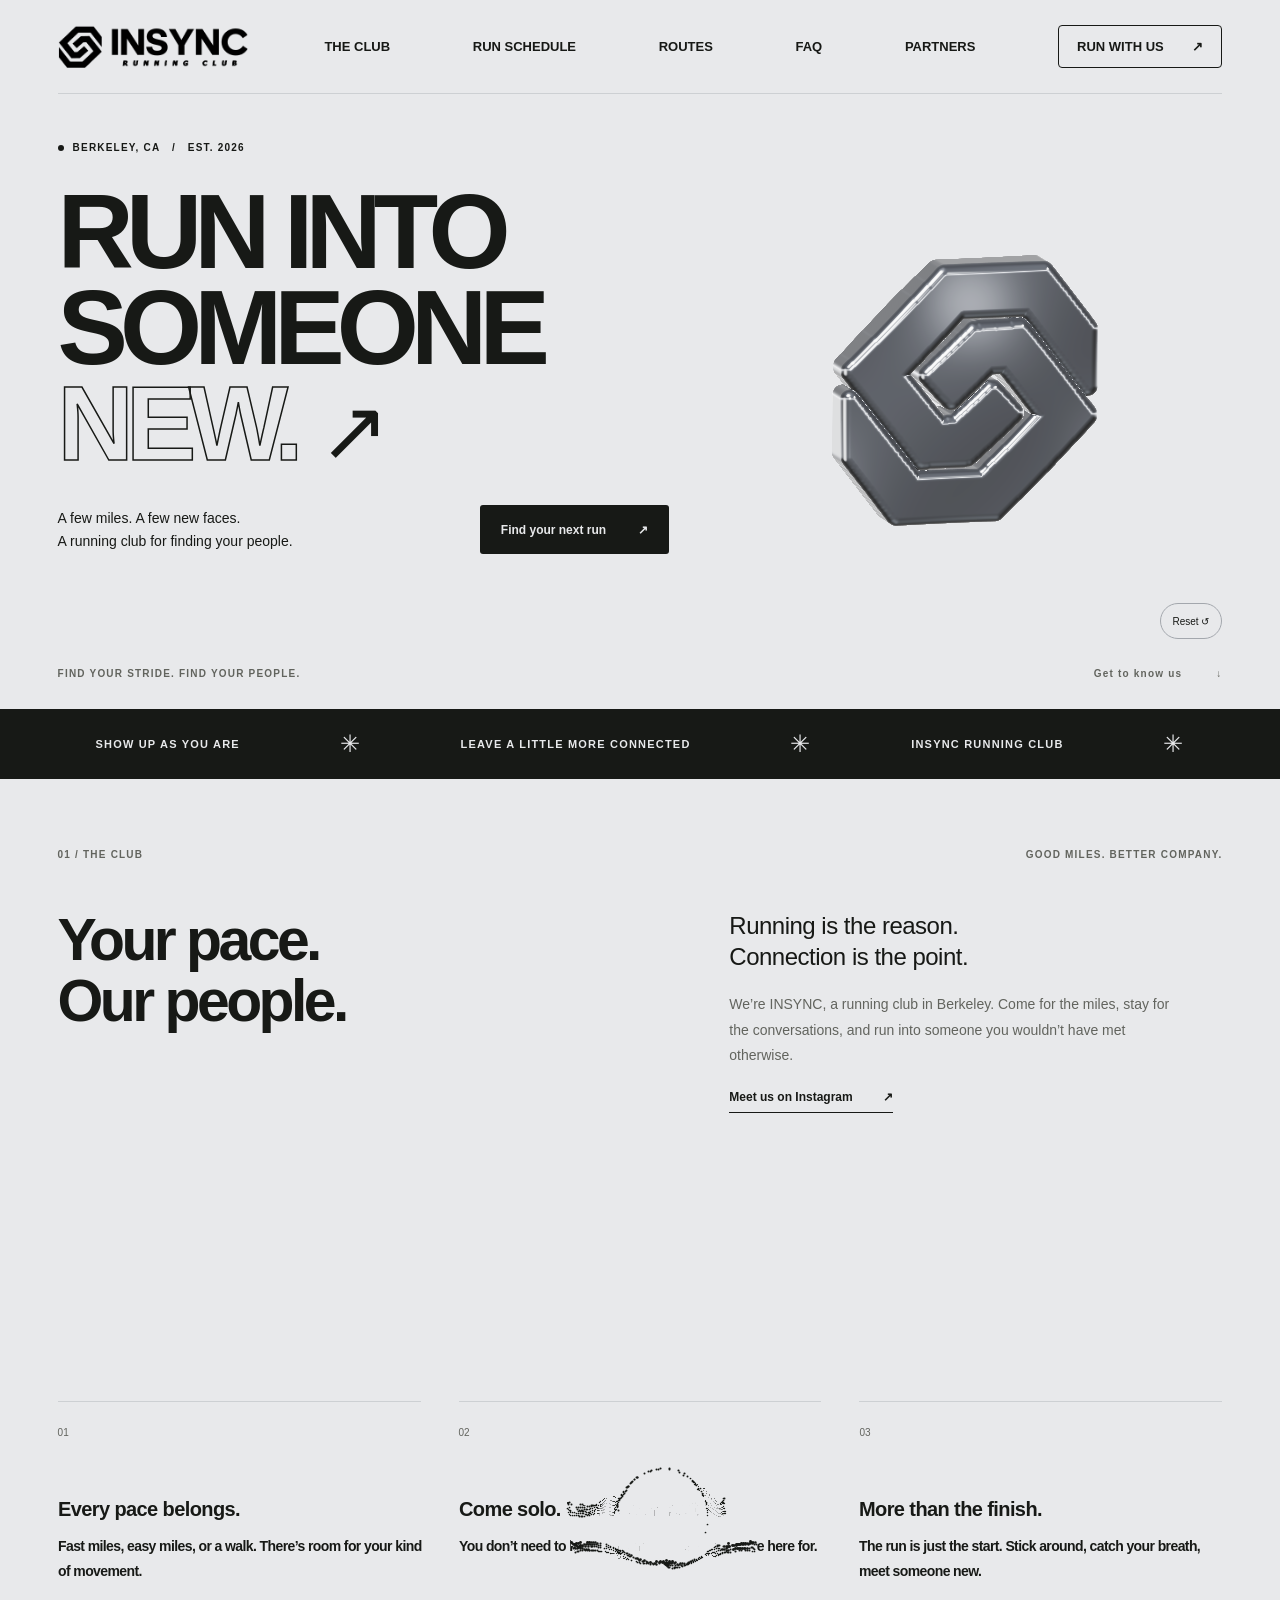
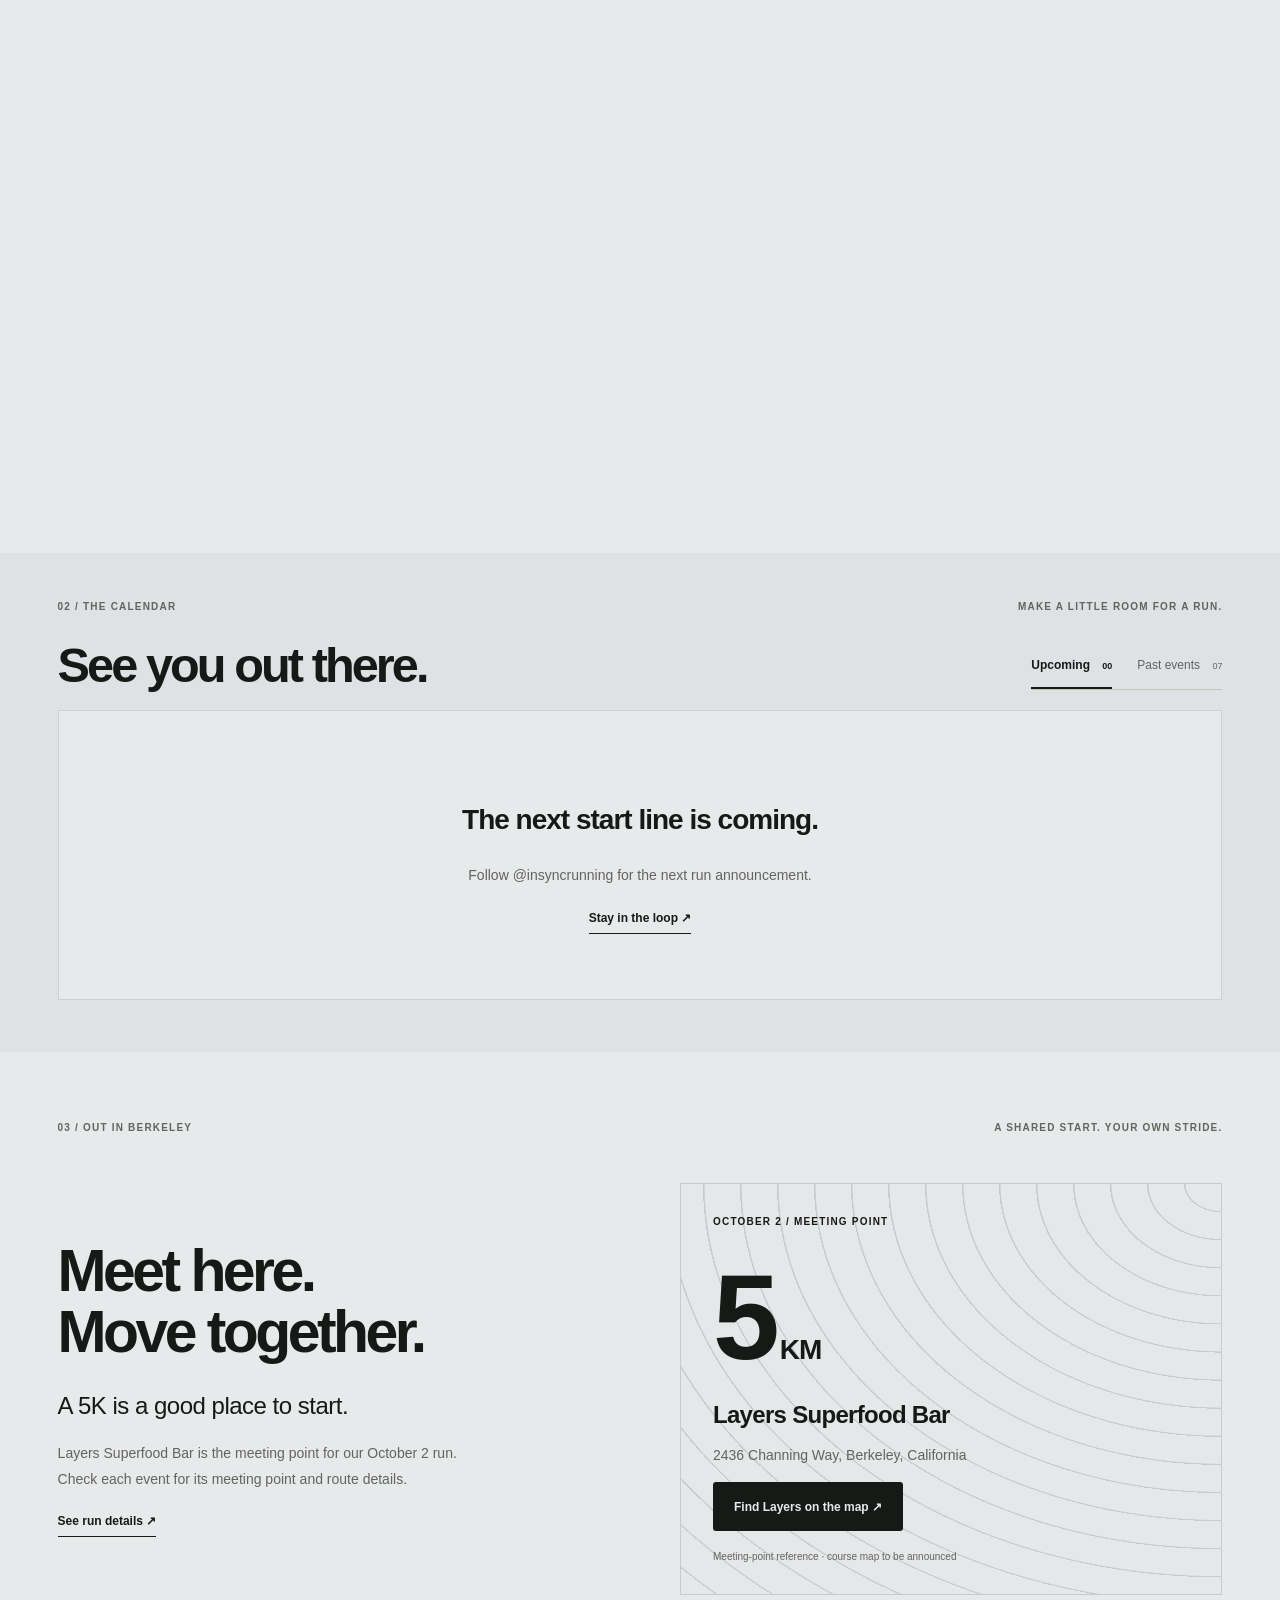
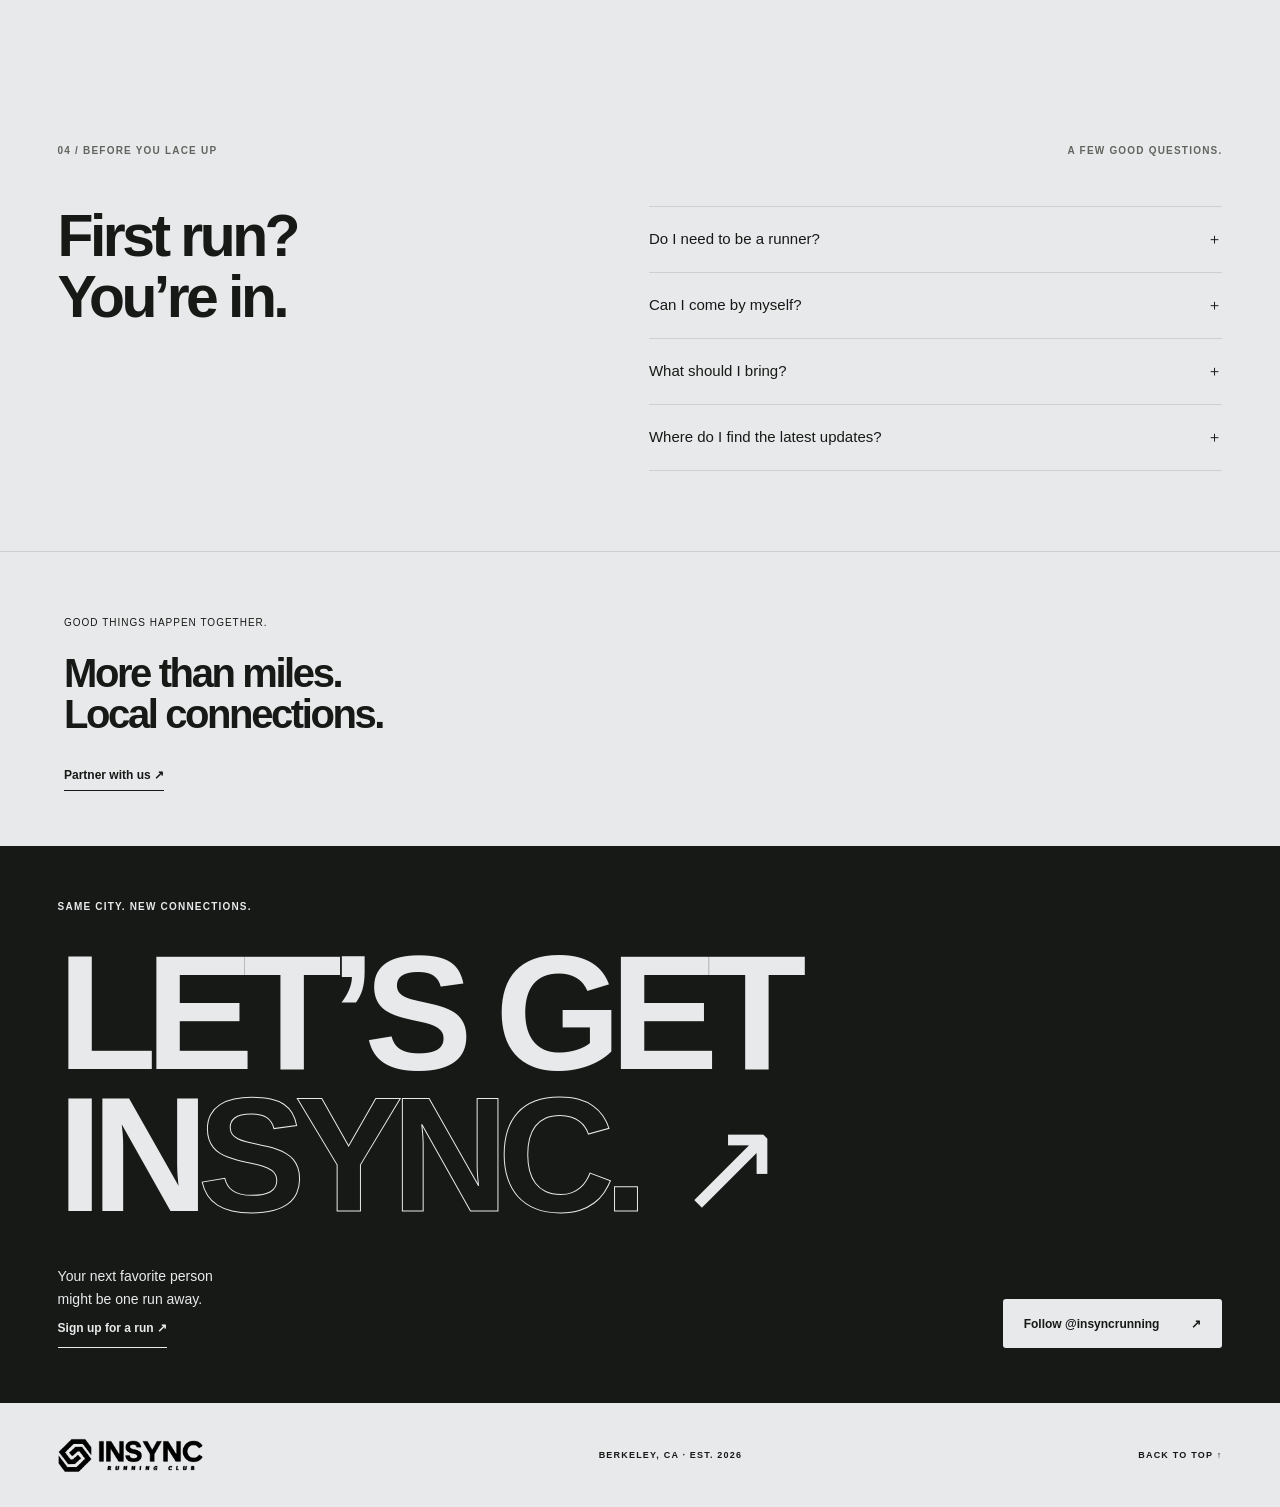
==== commit 362c03df: "Add Oct 2 INSYNC × Layers event; archive Sep 27 ISAB run. Co-authored-by: Cursor <cursoragent@cursor" ====
--- a/index.html
+++ b/index.html
@@ -8,7 +8,7 @@
 <meta http-equiv="Cache-Control" content="no-cache, no-store, must-revalidate">
 <meta http-equiv="Pragma" content="no-cache">
 <meta http-equiv="Expires" content="0">
-<link rel="icon" href="assets/favicon-32.png"><link rel="apple-touch-icon" href="assets/apple-touch-icon.png"><link rel="stylesheet" href="styles.css?v=20260923-flow3">
+<link rel="icon" href="assets/favicon-32.png"><link rel="apple-touch-icon" href="assets/apple-touch-icon.png"><link rel="stylesheet" href="styles.css?v=20261002-layers">
 </head>
 <body>
 <a class="skip" href="#main">Skip to content</a>
@@ -34,10 +34,10 @@
 </div>
 </div>
 </section>
-<section class="events section" id="events"><div class="section-label"><span>02 / THE CALENDAR</span><span>MAKE A LITTLE ROOM FOR A RUN.</span></div><div class="events-heading"><h2>See you out there.</h2><div class="tabs" role="tablist" aria-label="Event schedule"><button type="button" id="upcoming-tab" role="tab" aria-selected="true" aria-controls="upcoming">Upcoming <span id="upcoming-count">01</span></button><button type="button" id="past-tab" role="tab" aria-selected="false" aria-controls="past" tabindex="-1">Past events <span id="past-count">05</span></button></div></div>
-<div id="upcoming" role="tabpanel" aria-labelledby="upcoming-tab" tabindex="0"><article class="event-card" id="featured-event"><div class="event-poster event-poster--image"><img src="assets/insync-september-27-isab.png" width="819" height="1024" alt="INSYNC × ISAB flyer: 5K &amp; DJ Afters, Sunday September 27 at 10:30 AM, Strada Fountain"></div><div class="event-info"><p class="eyebrow" id="event-status"><span class="dot"></span> NEXT ON THE CALENDAR</p><h3>INSYNC × ISAB</h3><p class="event-description">A Sunday 5K with International Students Association at Berkeley, then DJ afters.<br>All paces. Anyone welcome.</p><dl><div><dt>WHEN</dt><dd><time datetime="2026-09-27T10:30:00-07:00">Sunday, September 27, 2026<br>10:30 AM · Pacific</time></dd></div><div><dt>MEET AT</dt><dd>Strada Fountain<br><span>Berkeley, CA</span></dd></div><div><dt>THE PLAN</dt><dd>3 miles / 5K. Then we hang.</dd></div></dl><div class="event-actions"><a class="button dark" id="event-rsvp" href="https://partiful.com/e/kMO2O52GMtITjHEYvllk" target="_blank" rel="noopener noreferrer">Count me in <span aria-hidden="true">↗</span></a><a class="text-link" href="https://www.google.com/maps/search/?api=1&amp;query=Caffe+Strada+Berkeley" target="_blank" rel="noopener noreferrer">Get directions ↗</a></div><a class="calendar-link" id="calendar-link" href="assets/insync-september-27.ics" download>Add to calendar <span aria-hidden="true">＋</span></a></div></article><div class="empty-state" id="upcoming-empty" hidden><h3>The next start line is coming.</h3><p>Follow @insyncrunning for the next run announcement.</p><a class="text-link" href="https://www.instagram.com/insyncrunning" target="_blank" rel="noopener noreferrer">Stay in the loop ↗</a></div></div>
-<div id="past" role="tabpanel" aria-labelledby="past-tab" tabindex="0" hidden><div class="archive-grid" id="archive-grid"><article class="archive-card"><p class="eyebrow">SEP 18, 2026</p><h3>5K &amp; Afters</h3><p>5:30 PM · Fountain next to Strada<br>Berkeley, CA</p><a class="text-link" href="https://www.instagram.com/insyncrunning" target="_blank" rel="noopener noreferrer">Visit club Instagram ↗</a></article><article class="archive-card"><p class="eyebrow">SEP 04, 2026</p><h3>INSYNC × Layers</h3><p>5K & DJ Afters · 4 PM<br>2436 Channing Way, Berkeley</p><a class="text-link" href="https://www.instagram.com/insyncrunning" target="_blank" rel="noopener noreferrer">Visit club Instagram ↗</a></article><article class="archive-card"><p class="eyebrow">MAY 09, 2026</p><h3>Finals Week Reset Run</h3><p>10 AM · Layers Superfood Bar<br>2436 Channing Way, Berkeley</p><a class="text-link" href="https://www.instagram.com/insyncrunning" target="_blank" rel="noopener noreferrer">Visit club Instagram ↗</a></article><article class="archive-card"><p class="eyebrow">MAY 03, 2026</p><h3>Running in Her Shoes</h3><p>5K · 10:30 AM · 2325 Piedmont Ave<br>Benefiting the Peace Over Violence Foundation</p><a class="text-link" href="https://www.instagram.com/insyncrunning" target="_blank" rel="noopener noreferrer">Visit club Instagram ↗</a></article><article class="archive-card"><p class="eyebrow">APR 25, 2026</p><h3>KAPi × INSYNC</h3><p>5K Charity Run · 10 AM<br>Fountain across from Strada</p><a class="text-link" href="https://www.instagram.com/insyncrunning" target="_blank" rel="noopener noreferrer">Visit club Instagram ↗</a></article></div></div></section>
-<section class="routes section" id="routes"><div class="section-label"><span>03 / OUT IN BERKELEY</span><span>A SHARED START. YOUR OWN STRIDE.</span></div><div class="route-grid"><div><h2>Meet here.<br>Move together.</h2><p class="lead">A 5K is a good place to start.</p><p>Strada Fountain is the meeting point for our September 27 run with ISAB. Check each event for its meeting point and route details.</p><a class="text-link" href="https://partiful.com/e/kMO2O52GMtITjHEYvllk" target="_blank" rel="noopener noreferrer">See run details ↗</a></div><div class="route-panel"><span class="eyebrow">SEPTEMBER 27 / MEETING POINT</span><div class="route-distance">5<span>KM</span></div><h3>Strada Fountain</h3><p>Berkeley, California</p><a class="button dark" href="https://www.google.com/maps/search/?api=1&amp;query=Caffe+Strada+Berkeley" target="_blank" rel="noopener noreferrer">Find Strada on the map ↗</a><small>Meeting-point reference · course map to be announced</small></div></div></section><section class="faq section" id="faq"><div class="section-label"><span>04 / BEFORE YOU LACE UP</span><span>A FEW GOOD QUESTIONS.</span></div><div class="faq-grid"><h2>First run?<br>You’re in.</h2><div class="questions"><details><summary>Do I need to be a runner?<span aria-hidden="true">＋</span></summary><p>No pace requirement here. Run, jog, or walk — show up with whatever energy you’ve got.</p></details><details><summary>Can I come by myself?<span aria-hidden="true">＋</span></summary><p>Absolutely. Meeting someone new is the whole idea. Come say hi and we’ll take it from there.</p></details><details><summary>What should I bring?<span aria-hidden="true">＋</span></summary><p>Comfortable shoes, water, and whatever you need for a few miles outside. Check the event page for any specific details.</p></details><details><summary>Where do I find the latest updates?<span aria-hidden="true">＋</span></summary><p>Check <a href="https://www.instagram.com/insyncrunning" target="_blank" rel="noopener noreferrer">@insyncrunning on Instagram</a> and the linked event page for meeting details and changes.</p></details></div></div></section>
+<section class="events section" id="events"><div class="section-label"><span>02 / THE CALENDAR</span><span>MAKE A LITTLE ROOM FOR A RUN.</span></div><div class="events-heading"><h2>See you out there.</h2><div class="tabs" role="tablist" aria-label="Event schedule"><button type="button" id="upcoming-tab" role="tab" aria-selected="true" aria-controls="upcoming">Upcoming <span id="upcoming-count">01</span></button><button type="button" id="past-tab" role="tab" aria-selected="false" aria-controls="past" tabindex="-1">Past events <span id="past-count">06</span></button></div></div>
+<div id="upcoming" role="tabpanel" aria-labelledby="upcoming-tab" tabindex="0"><article class="event-card" id="featured-event"><div class="event-poster event-poster--image"><img src="assets/insync-october-2-layers.jpg" width="819" height="1024" alt="INSYNC × Layers Superfood Bar flyer: 5K &amp; DJ Afters, Friday October 2 at 4 PM, 3 miles / 5K, 2436 Channing Way, Berkeley, CA 94704"></div><div class="event-info"><p class="eyebrow" id="event-status"><span class="dot"></span> NEXT ON THE CALENDAR</p><h3>INSYNC × Layers</h3><p class="event-description">A Friday 5K with Layers Superfood Bar, then DJ afters.<br>All paces. Anyone welcome.</p><dl><div><dt>WHEN</dt><dd><time datetime="2026-10-02T16:00:00-07:00">Friday, October 2, 2026<br>4:00 PM · Pacific</time></dd></div><div><dt>MEET AT</dt><dd>Layers Superfood Bar<br><span>2436 Channing Way, Berkeley, CA 94704</span></dd></div><div><dt>THE PLAN</dt><dd>3 miles / 5K. Then we hang.</dd></div></dl><div class="event-actions"><a class="button dark" id="event-rsvp" href="https://partiful.com/e/KIWhcW2sNzImpX4tsrRf" target="_blank" rel="noopener noreferrer">Count me in <span aria-hidden="true">↗</span></a><a class="text-link" href="https://www.google.com/maps/search/?api=1&amp;query=2436+Channing+Way+Berkeley+CA+94704" target="_blank" rel="noopener noreferrer">Get directions ↗</a></div><a class="calendar-link" id="calendar-link" href="assets/insync-october-2.ics" download>Add to calendar <span aria-hidden="true">＋</span></a></div></article><div class="empty-state" id="upcoming-empty" hidden><h3>The next start line is coming.</h3><p>Follow @insyncrunning for the next run announcement.</p><a class="text-link" href="https://www.instagram.com/insyncrunning" target="_blank" rel="noopener noreferrer">Stay in the loop ↗</a></div></div>
+<div id="past" role="tabpanel" aria-labelledby="past-tab" tabindex="0" hidden><div class="archive-grid" id="archive-grid"><article class="archive-card"><p class="eyebrow">SEP 27, 2026</p><h3>INSYNC × ISAB</h3><p>5K &amp; DJ Afters · 10:30 AM<br>Strada Fountain, Berkeley</p><a class="text-link" href="https://partiful.com/e/kMO2O52GMtITjHEYvllk" target="_blank" rel="noopener noreferrer">View event ↗</a></article><article class="archive-card"><p class="eyebrow">SEP 18, 2026</p><h3>5K &amp; Afters</h3><p>5:30 PM · Fountain next to Strada<br>Berkeley, CA</p><a class="text-link" href="https://www.instagram.com/insyncrunning" target="_blank" rel="noopener noreferrer">Visit club Instagram ↗</a></article><article class="archive-card"><p class="eyebrow">SEP 04, 2026</p><h3>INSYNC × Layers</h3><p>5K & DJ Afters · 4 PM<br>2436 Channing Way, Berkeley</p><a class="text-link" href="https://www.instagram.com/insyncrunning" target="_blank" rel="noopener noreferrer">Visit club Instagram ↗</a></article><article class="archive-card"><p class="eyebrow">MAY 09, 2026</p><h3>Finals Week Reset Run</h3><p>10 AM · Layers Superfood Bar<br>2436 Channing Way, Berkeley</p><a class="text-link" href="https://www.instagram.com/insyncrunning" target="_blank" rel="noopener noreferrer">Visit club Instagram ↗</a></article><article class="archive-card"><p class="eyebrow">MAY 03, 2026</p><h3>Running in Her Shoes</h3><p>5K · 10:30 AM · 2325 Piedmont Ave<br>Benefiting the Peace Over Violence Foundation</p><a class="text-link" href="https://www.instagram.com/insyncrunning" target="_blank" rel="noopener noreferrer">Visit club Instagram ↗</a></article><article class="archive-card"><p class="eyebrow">APR 25, 2026</p><h3>KAPi × INSYNC</h3><p>5K Charity Run · 10 AM<br>Fountain across from Strada</p><a class="text-link" href="https://www.instagram.com/insyncrunning" target="_blank" rel="noopener noreferrer">Visit club Instagram ↗</a></article></div></div></section>
+<section class="routes section" id="routes"><div class="section-label"><span>03 / OUT IN BERKELEY</span><span>A SHARED START. YOUR OWN STRIDE.</span></div><div class="route-grid"><div><h2>Meet here.<br>Move together.</h2><p class="lead">A 5K is a good place to start.</p><p>Layers Superfood Bar is the meeting point for our October 2 run. Check each event for its meeting point and route details.</p><a class="text-link" href="https://partiful.com/e/KIWhcW2sNzImpX4tsrRf" target="_blank" rel="noopener noreferrer">See run details ↗</a></div><div class="route-panel"><span class="eyebrow">OCTOBER 2 / MEETING POINT</span><div class="route-distance">5<span>KM</span></div><h3>Layers Superfood Bar</h3><p>2436 Channing Way, Berkeley, California</p><a class="button dark" href="https://www.google.com/maps/search/?api=1&amp;query=2436+Channing+Way+Berkeley+CA+94704" target="_blank" rel="noopener noreferrer">Find Layers on the map ↗</a><small>Meeting-point reference · course map to be announced</small></div></div></section><section class="faq section" id="faq"><div class="section-label"><span>04 / BEFORE YOU LACE UP</span><span>A FEW GOOD QUESTIONS.</span></div><div class="faq-grid"><h2>First run?<br>You’re in.</h2><div class="questions"><details><summary>Do I need to be a runner?<span aria-hidden="true">＋</span></summary><p>No pace requirement here. Run, jog, or walk — show up with whatever energy you’ve got.</p></details><details><summary>Can I come by myself?<span aria-hidden="true">＋</span></summary><p>Absolutely. Meeting someone new is the whole idea. Come say hi and we’ll take it from there.</p></details><details><summary>What should I bring?<span aria-hidden="true">＋</span></summary><p>Comfortable shoes, water, and whatever you need for a few miles outside. Check the event page for any specific details.</p></details><details><summary>Where do I find the latest updates?<span aria-hidden="true">＋</span></summary><p>Check <a href="https://www.instagram.com/insyncrunning" target="_blank" rel="noopener noreferrer">@insyncrunning on Instagram</a> and the linked event page for meeting details and changes.</p></details></div></div></section>
 <section class="partner-strip"><p>GOOD THINGS HAPPEN TOGETHER.</p><h2>More than miles.<br>Local connections.</h2><a class="text-link" href="mailto:lperehinets1@gmail.com">Partner with us ↗</a></section><section class="join section" id="join"><p class="eyebrow">SAME CITY. NEW CONNECTIONS.</p><h2>LET’S GET<br>IN<span class="outline">SYNC.</span><span aria-hidden="true">↗</span></h2><div class="join-bottom"><p>Your next favorite person<br>might be one run away.<br><a class="text-link" href="#events">Sign up for a run ↗</a></p><a class="button light" href="https://www.instagram.com/insyncrunning" target="_blank" rel="noopener noreferrer">Follow @insyncrunning <span aria-hidden="true">↗</span></a></div></section>
-</main><footer><a href="#top" aria-label="Back to top"><img src="assets/logo-horizontal.png" alt="INSYNC Running Club" width="170" height="46"></a><span>BERKELEY, CA · EST. 2026</span><a href="#top">BACK TO TOP ↑</a></footer><script src="main.js?v=20260923-flow3"></script><script src="particle-text.js?v=20260923-flow3" defer></script><script src="logo-jelly.js?v=20260923-flow3" defer></script>
+</main><footer><a href="#top" aria-label="Back to top"><img src="assets/logo-horizontal.png" alt="INSYNC Running Club" width="170" height="46"></a><span>BERKELEY, CA · EST. 2026</span><a href="#top">BACK TO TOP ↑</a></footer><script src="main.js?v=20261002-layers"></script><script src="particle-text.js?v=20261002-layers" defer></script><script src="logo-jelly.js?v=20261002-layers" defer></script>
 </body></html>
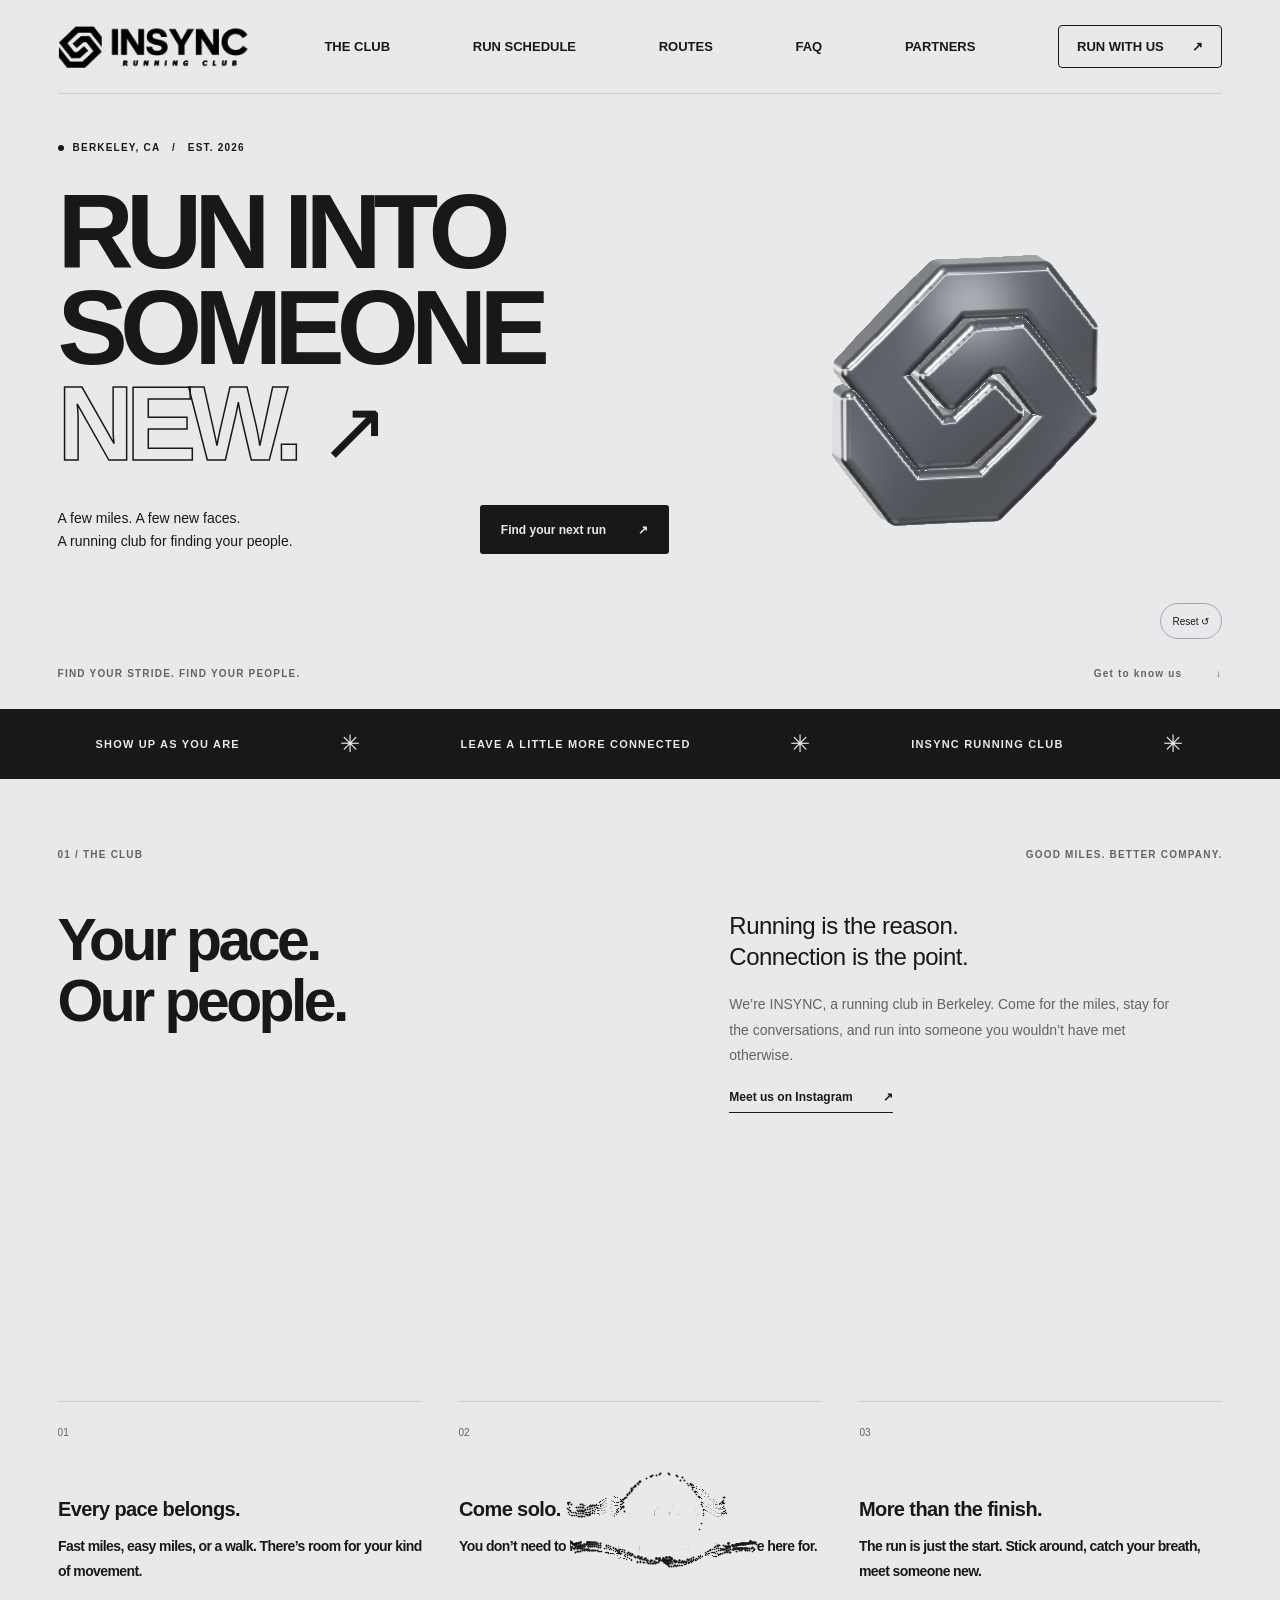
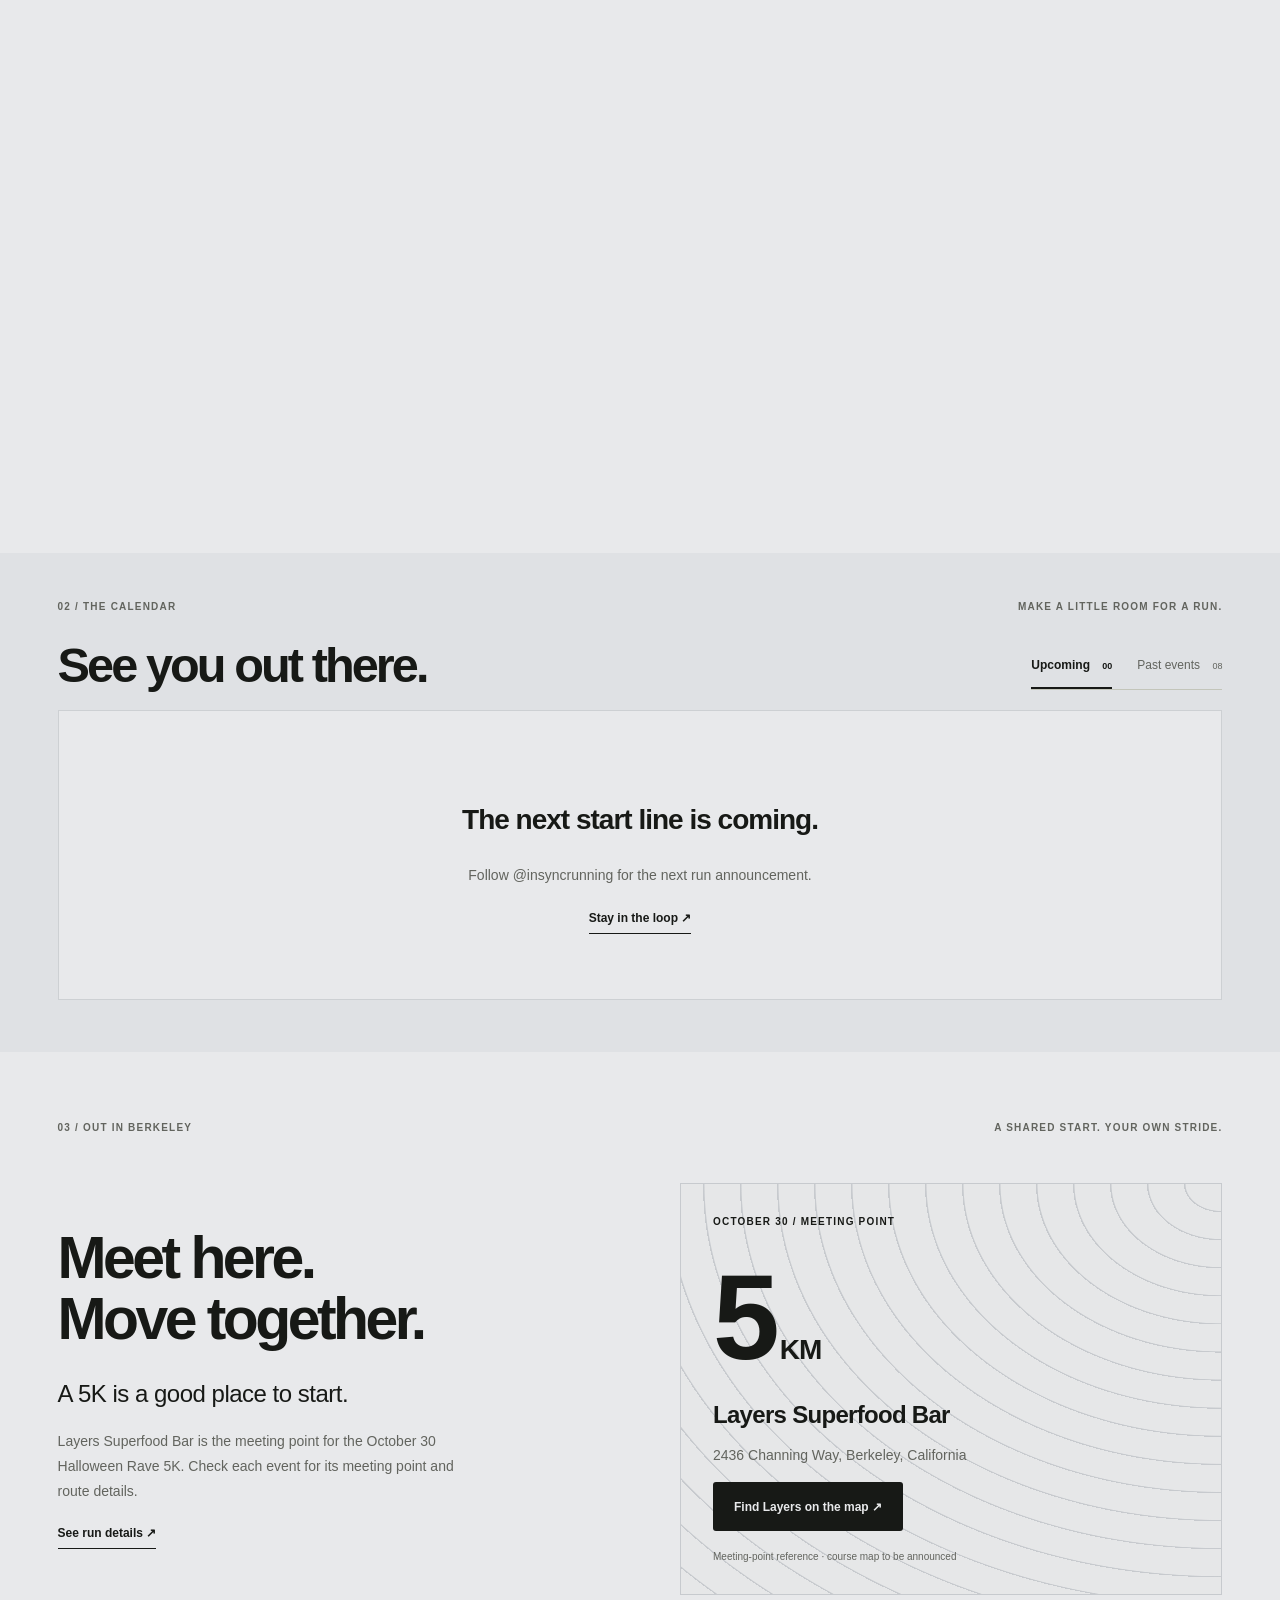
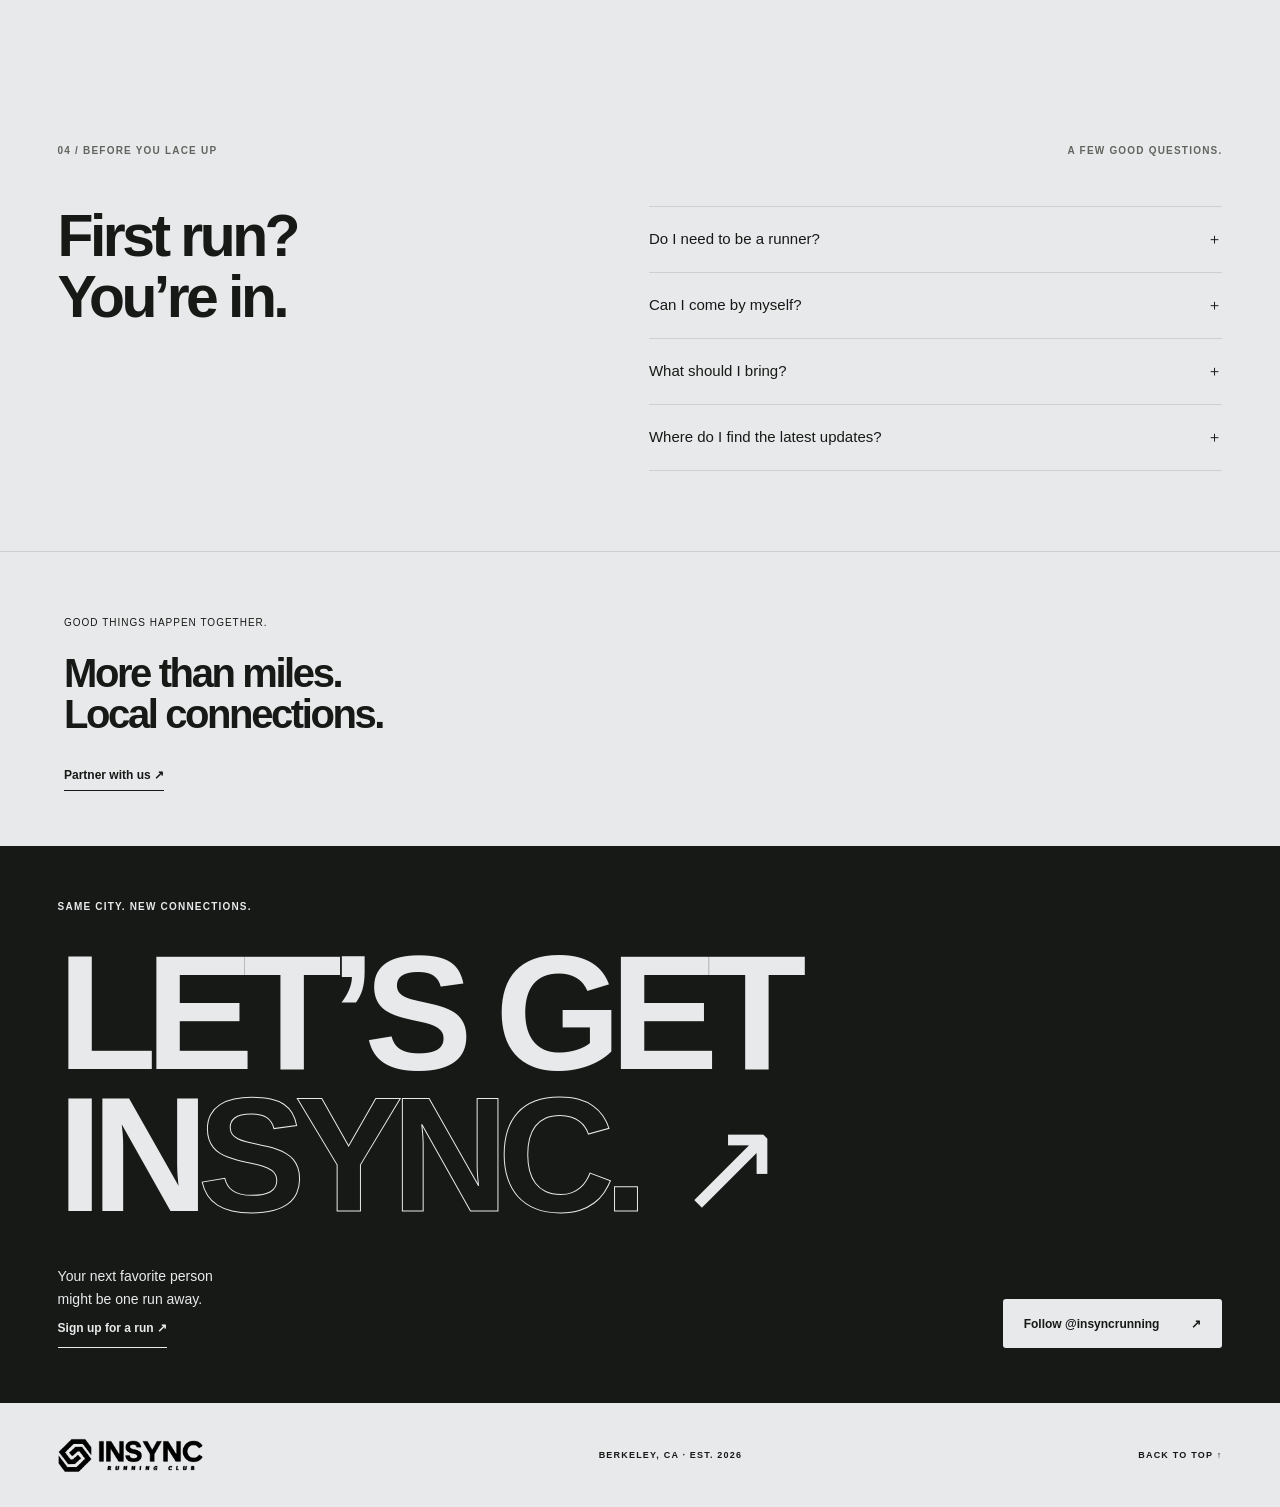
==== commit 88b8ea5e: "Add the Oct 30 Halloween Rave 5K and archive the Oct 2 Layers run. Co-authored-by: Cursor <cursorage" ====
--- a/index.html
+++ b/index.html
@@ -8,7 +8,7 @@
 <meta http-equiv="Cache-Control" content="no-cache, no-store, must-revalidate">
 <meta http-equiv="Pragma" content="no-cache">
 <meta http-equiv="Expires" content="0">
-<link rel="icon" href="assets/favicon-32.png"><link rel="apple-touch-icon" href="assets/apple-touch-icon.png"><link rel="stylesheet" href="styles.css?v=20261002-layers">
+<link rel="icon" href="assets/favicon-32.png"><link rel="apple-touch-icon" href="assets/apple-touch-icon.png"><link rel="stylesheet" href="styles.css?v=20261030-rave">
 </head>
 <body>
 <a class="skip" href="#main">Skip to content</a>
@@ -34,10 +34,10 @@
 </div>
 </div>
 </section>
-<section class="events section" id="events"><div class="section-label"><span>02 / THE CALENDAR</span><span>MAKE A LITTLE ROOM FOR A RUN.</span></div><div class="events-heading"><h2>See you out there.</h2><div class="tabs" role="tablist" aria-label="Event schedule"><button type="button" id="upcoming-tab" role="tab" aria-selected="true" aria-controls="upcoming">Upcoming <span id="upcoming-count">01</span></button><button type="button" id="past-tab" role="tab" aria-selected="false" aria-controls="past" tabindex="-1">Past events <span id="past-count">06</span></button></div></div>
-<div id="upcoming" role="tabpanel" aria-labelledby="upcoming-tab" tabindex="0"><article class="event-card" id="featured-event"><div class="event-poster event-poster--image"><img src="assets/insync-october-2-layers.jpg" width="819" height="1024" alt="INSYNC × Layers Superfood Bar flyer: 5K &amp; DJ Afters, Friday October 2 at 4 PM, 3 miles / 5K, 2436 Channing Way, Berkeley, CA 94704"></div><div class="event-info"><p class="eyebrow" id="event-status"><span class="dot"></span> NEXT ON THE CALENDAR</p><h3>INSYNC × Layers</h3><p class="event-description">A Friday 5K with Layers Superfood Bar, then DJ afters.<br>All paces. Anyone welcome.</p><dl><div><dt>WHEN</dt><dd><time datetime="2026-10-02T16:00:00-07:00">Friday, October 2, 2026<br>4:00 PM · Pacific</time></dd></div><div><dt>MEET AT</dt><dd>Layers Superfood Bar<br><span>2436 Channing Way, Berkeley, CA 94704</span></dd></div><div><dt>THE PLAN</dt><dd>3 miles / 5K. Then we hang.</dd></div></dl><div class="event-actions"><a class="button dark" id="event-rsvp" href="https://partiful.com/e/KIWhcW2sNzImpX4tsrRf" target="_blank" rel="noopener noreferrer">Count me in <span aria-hidden="true">↗</span></a><a class="text-link" href="https://www.google.com/maps/search/?api=1&amp;query=2436+Channing+Way+Berkeley+CA+94704" target="_blank" rel="noopener noreferrer">Get directions ↗</a></div><a class="calendar-link" id="calendar-link" href="assets/insync-october-2.ics" download>Add to calendar <span aria-hidden="true">＋</span></a></div></article><div class="empty-state" id="upcoming-empty" hidden><h3>The next start line is coming.</h3><p>Follow @insyncrunning for the next run announcement.</p><a class="text-link" href="https://www.instagram.com/insyncrunning" target="_blank" rel="noopener noreferrer">Stay in the loop ↗</a></div></div>
-<div id="past" role="tabpanel" aria-labelledby="past-tab" tabindex="0" hidden><div class="archive-grid" id="archive-grid"><article class="archive-card"><p class="eyebrow">SEP 27, 2026</p><h3>INSYNC × ISAB</h3><p>5K &amp; DJ Afters · 10:30 AM<br>Strada Fountain, Berkeley</p><a class="text-link" href="https://partiful.com/e/kMO2O52GMtITjHEYvllk" target="_blank" rel="noopener noreferrer">View event ↗</a></article><article class="archive-card"><p class="eyebrow">SEP 18, 2026</p><h3>5K &amp; Afters</h3><p>5:30 PM · Fountain next to Strada<br>Berkeley, CA</p><a class="text-link" href="https://www.instagram.com/insyncrunning" target="_blank" rel="noopener noreferrer">Visit club Instagram ↗</a></article><article class="archive-card"><p class="eyebrow">SEP 04, 2026</p><h3>INSYNC × Layers</h3><p>5K & DJ Afters · 4 PM<br>2436 Channing Way, Berkeley</p><a class="text-link" href="https://www.instagram.com/insyncrunning" target="_blank" rel="noopener noreferrer">Visit club Instagram ↗</a></article><article class="archive-card"><p class="eyebrow">MAY 09, 2026</p><h3>Finals Week Reset Run</h3><p>10 AM · Layers Superfood Bar<br>2436 Channing Way, Berkeley</p><a class="text-link" href="https://www.instagram.com/insyncrunning" target="_blank" rel="noopener noreferrer">Visit club Instagram ↗</a></article><article class="archive-card"><p class="eyebrow">MAY 03, 2026</p><h3>Running in Her Shoes</h3><p>5K · 10:30 AM · 2325 Piedmont Ave<br>Benefiting the Peace Over Violence Foundation</p><a class="text-link" href="https://www.instagram.com/insyncrunning" target="_blank" rel="noopener noreferrer">Visit club Instagram ↗</a></article><article class="archive-card"><p class="eyebrow">APR 25, 2026</p><h3>KAPi × INSYNC</h3><p>5K Charity Run · 10 AM<br>Fountain across from Strada</p><a class="text-link" href="https://www.instagram.com/insyncrunning" target="_blank" rel="noopener noreferrer">Visit club Instagram ↗</a></article></div></div></section>
-<section class="routes section" id="routes"><div class="section-label"><span>03 / OUT IN BERKELEY</span><span>A SHARED START. YOUR OWN STRIDE.</span></div><div class="route-grid"><div><h2>Meet here.<br>Move together.</h2><p class="lead">A 5K is a good place to start.</p><p>Layers Superfood Bar is the meeting point for our October 2 run. Check each event for its meeting point and route details.</p><a class="text-link" href="https://partiful.com/e/KIWhcW2sNzImpX4tsrRf" target="_blank" rel="noopener noreferrer">See run details ↗</a></div><div class="route-panel"><span class="eyebrow">OCTOBER 2 / MEETING POINT</span><div class="route-distance">5<span>KM</span></div><h3>Layers Superfood Bar</h3><p>2436 Channing Way, Berkeley, California</p><a class="button dark" href="https://www.google.com/maps/search/?api=1&amp;query=2436+Channing+Way+Berkeley+CA+94704" target="_blank" rel="noopener noreferrer">Find Layers on the map ↗</a><small>Meeting-point reference · course map to be announced</small></div></div></section><section class="faq section" id="faq"><div class="section-label"><span>04 / BEFORE YOU LACE UP</span><span>A FEW GOOD QUESTIONS.</span></div><div class="faq-grid"><h2>First run?<br>You’re in.</h2><div class="questions"><details><summary>Do I need to be a runner?<span aria-hidden="true">＋</span></summary><p>No pace requirement here. Run, jog, or walk — show up with whatever energy you’ve got.</p></details><details><summary>Can I come by myself?<span aria-hidden="true">＋</span></summary><p>Absolutely. Meeting someone new is the whole idea. Come say hi and we’ll take it from there.</p></details><details><summary>What should I bring?<span aria-hidden="true">＋</span></summary><p>Comfortable shoes, water, and whatever you need for a few miles outside. Check the event page for any specific details.</p></details><details><summary>Where do I find the latest updates?<span aria-hidden="true">＋</span></summary><p>Check <a href="https://www.instagram.com/insyncrunning" target="_blank" rel="noopener noreferrer">@insyncrunning on Instagram</a> and the linked event page for meeting details and changes.</p></details></div></div></section>
+<section class="events section" id="events"><div class="section-label"><span>02 / THE CALENDAR</span><span>MAKE A LITTLE ROOM FOR A RUN.</span></div><div class="events-heading"><h2>See you out there.</h2><div class="tabs" role="tablist" aria-label="Event schedule"><button type="button" id="upcoming-tab" role="tab" aria-selected="true" aria-controls="upcoming">Upcoming <span id="upcoming-count">01</span></button><button type="button" id="past-tab" role="tab" aria-selected="false" aria-controls="past" tabindex="-1">Past events <span id="past-count">07</span></button></div></div>
+<div id="upcoming" role="tabpanel" aria-labelledby="upcoming-tab" tabindex="0"><article class="event-card" id="featured-event"><div class="event-poster event-poster--image"><img src="assets/insync-october-30-rave.jpg" width="819" height="1024" alt="INSYNC Running Club flyer: INSYNCTOBER Halloween Rave 5K with Layers Superfood Bar, Friday October 30 at 3:30 PM, 2436 Channing Way, Berkeley, CA 94704. All paces welcome."></div><div class="event-info"><p class="eyebrow" id="event-status"><span class="dot"></span> NEXT ON THE CALENDAR</p><h3>Halloween Rave 5K</h3><p class="event-description">INSYNCTOBER with Layers Superfood Bar.<br>All paces welcome.</p><dl><div><dt>WHEN</dt><dd><time datetime="2026-10-30T15:30:00-07:00">Friday, October 30, 2026<br>3:30 PM · Pacific</time></dd></div><div><dt>MEET AT</dt><dd>Layers Superfood Bar<br><span>2436 Channing Way, Berkeley, CA 94704</span></dd></div><div><dt>THE PLAN</dt><dd>Halloween Rave 5K. All paces welcome.</dd></div></dl><div class="event-actions"><a class="button dark" id="event-rsvp" href="https://www.instagram.com/insyncrunning" target="_blank" rel="noopener noreferrer">Count me in <span aria-hidden="true">↗</span></a><a class="text-link" href="https://www.google.com/maps/search/?api=1&amp;query=2436+Channing+Way+Berkeley+CA+94704" target="_blank" rel="noopener noreferrer">Get directions ↗</a></div><a class="calendar-link" id="calendar-link" href="assets/insync-october-30.ics" download>Add to calendar <span aria-hidden="true">＋</span></a></div></article><div class="empty-state" id="upcoming-empty" hidden><h3>The next start line is coming.</h3><p>Follow @insyncrunning for the next run announcement.</p><a class="text-link" href="https://www.instagram.com/insyncrunning" target="_blank" rel="noopener noreferrer">Stay in the loop ↗</a></div></div>
+<div id="past" role="tabpanel" aria-labelledby="past-tab" tabindex="0" hidden><div class="archive-grid" id="archive-grid"><article class="archive-card"><p class="eyebrow">OCT 02, 2026</p><h3>INSYNC × Layers</h3><p>5K &amp; DJ Afters · 4 PM<br>2436 Channing Way, Berkeley</p><a class="text-link" href="https://partiful.com/e/KIWhcW2sNzImpX4tsrRf" target="_blank" rel="noopener noreferrer">View event ↗</a></article><article class="archive-card"><p class="eyebrow">SEP 27, 2026</p><h3>INSYNC × ISAB</h3><p>5K &amp; DJ Afters · 10:30 AM<br>Strada Fountain, Berkeley</p><a class="text-link" href="https://partiful.com/e/kMO2O52GMtITjHEYvllk" target="_blank" rel="noopener noreferrer">View event ↗</a></article><article class="archive-card"><p class="eyebrow">SEP 18, 2026</p><h3>5K &amp; Afters</h3><p>5:30 PM · Fountain next to Strada<br>Berkeley, CA</p><a class="text-link" href="https://www.instagram.com/insyncrunning" target="_blank" rel="noopener noreferrer">Visit club Instagram ↗</a></article><article class="archive-card"><p class="eyebrow">SEP 04, 2026</p><h3>INSYNC × Layers</h3><p>5K & DJ Afters · 4 PM<br>2436 Channing Way, Berkeley</p><a class="text-link" href="https://www.instagram.com/insyncrunning" target="_blank" rel="noopener noreferrer">Visit club Instagram ↗</a></article><article class="archive-card"><p class="eyebrow">MAY 09, 2026</p><h3>Finals Week Reset Run</h3><p>10 AM · Layers Superfood Bar<br>2436 Channing Way, Berkeley</p><a class="text-link" href="https://www.instagram.com/insyncrunning" target="_blank" rel="noopener noreferrer">Visit club Instagram ↗</a></article><article class="archive-card"><p class="eyebrow">MAY 03, 2026</p><h3>Running in Her Shoes</h3><p>5K · 10:30 AM · 2325 Piedmont Ave<br>Benefiting the Peace Over Violence Foundation</p><a class="text-link" href="https://www.instagram.com/insyncrunning" target="_blank" rel="noopener noreferrer">Visit club Instagram ↗</a></article><article class="archive-card"><p class="eyebrow">APR 25, 2026</p><h3>KAPi × INSYNC</h3><p>5K Charity Run · 10 AM<br>Fountain across from Strada</p><a class="text-link" href="https://www.instagram.com/insyncrunning" target="_blank" rel="noopener noreferrer">Visit club Instagram ↗</a></article></div></div></section>
+<section class="routes section" id="routes"><div class="section-label"><span>03 / OUT IN BERKELEY</span><span>A SHARED START. YOUR OWN STRIDE.</span></div><div class="route-grid"><div><h2>Meet here.<br>Move together.</h2><p class="lead">A 5K is a good place to start.</p><p>Layers Superfood Bar is the meeting point for the October 30 Halloween Rave 5K. Check each event for its meeting point and route details.</p><a class="text-link" href="#events">See run details ↗</a></div><div class="route-panel"><span class="eyebrow">OCTOBER 30 / MEETING POINT</span><div class="route-distance">5<span>KM</span></div><h3>Layers Superfood Bar</h3><p>2436 Channing Way, Berkeley, California</p><a class="button dark" href="https://www.google.com/maps/search/?api=1&amp;query=2436+Channing+Way+Berkeley+CA+94704" target="_blank" rel="noopener noreferrer">Find Layers on the map ↗</a><small>Meeting-point reference · course map to be announced</small></div></div></section><section class="faq section" id="faq"><div class="section-label"><span>04 / BEFORE YOU LACE UP</span><span>A FEW GOOD QUESTIONS.</span></div><div class="faq-grid"><h2>First run?<br>You’re in.</h2><div class="questions"><details><summary>Do I need to be a runner?<span aria-hidden="true">＋</span></summary><p>No pace requirement here. Run, jog, or walk — show up with whatever energy you’ve got.</p></details><details><summary>Can I come by myself?<span aria-hidden="true">＋</span></summary><p>Absolutely. Meeting someone new is the whole idea. Come say hi and we’ll take it from there.</p></details><details><summary>What should I bring?<span aria-hidden="true">＋</span></summary><p>Comfortable shoes, water, and whatever you need for a few miles outside. Check the event page for any specific details.</p></details><details><summary>Where do I find the latest updates?<span aria-hidden="true">＋</span></summary><p>Check <a href="https://www.instagram.com/insyncrunning" target="_blank" rel="noopener noreferrer">@insyncrunning on Instagram</a> and the linked event page for meeting details and changes.</p></details></div></div></section>
 <section class="partner-strip"><p>GOOD THINGS HAPPEN TOGETHER.</p><h2>More than miles.<br>Local connections.</h2><a class="text-link" href="mailto:lperehinets1@gmail.com">Partner with us ↗</a></section><section class="join section" id="join"><p class="eyebrow">SAME CITY. NEW CONNECTIONS.</p><h2>LET’S GET<br>IN<span class="outline">SYNC.</span><span aria-hidden="true">↗</span></h2><div class="join-bottom"><p>Your next favorite person<br>might be one run away.<br><a class="text-link" href="#events">Sign up for a run ↗</a></p><a class="button light" href="https://www.instagram.com/insyncrunning" target="_blank" rel="noopener noreferrer">Follow @insyncrunning <span aria-hidden="true">↗</span></a></div></section>
-</main><footer><a href="#top" aria-label="Back to top"><img src="assets/logo-horizontal.png" alt="INSYNC Running Club" width="170" height="46"></a><span>BERKELEY, CA · EST. 2026</span><a href="#top">BACK TO TOP ↑</a></footer><script src="main.js?v=20261002-layers"></script><script src="particle-text.js?v=20261002-layers" defer></script><script src="logo-jelly.js?v=20261002-layers" defer></script>
+</main><footer><a href="#top" aria-label="Back to top"><img src="assets/logo-horizontal.png" alt="INSYNC Running Club" width="170" height="46"></a><span>BERKELEY, CA · EST. 2026</span><a href="#top">BACK TO TOP ↑</a></footer><script src="main.js?v=20261030-rave"></script><script src="particle-text.js?v=20261030-rave" defer></script><script src="logo-jelly.js?v=20261030-rave" defer></script>
 </body></html>
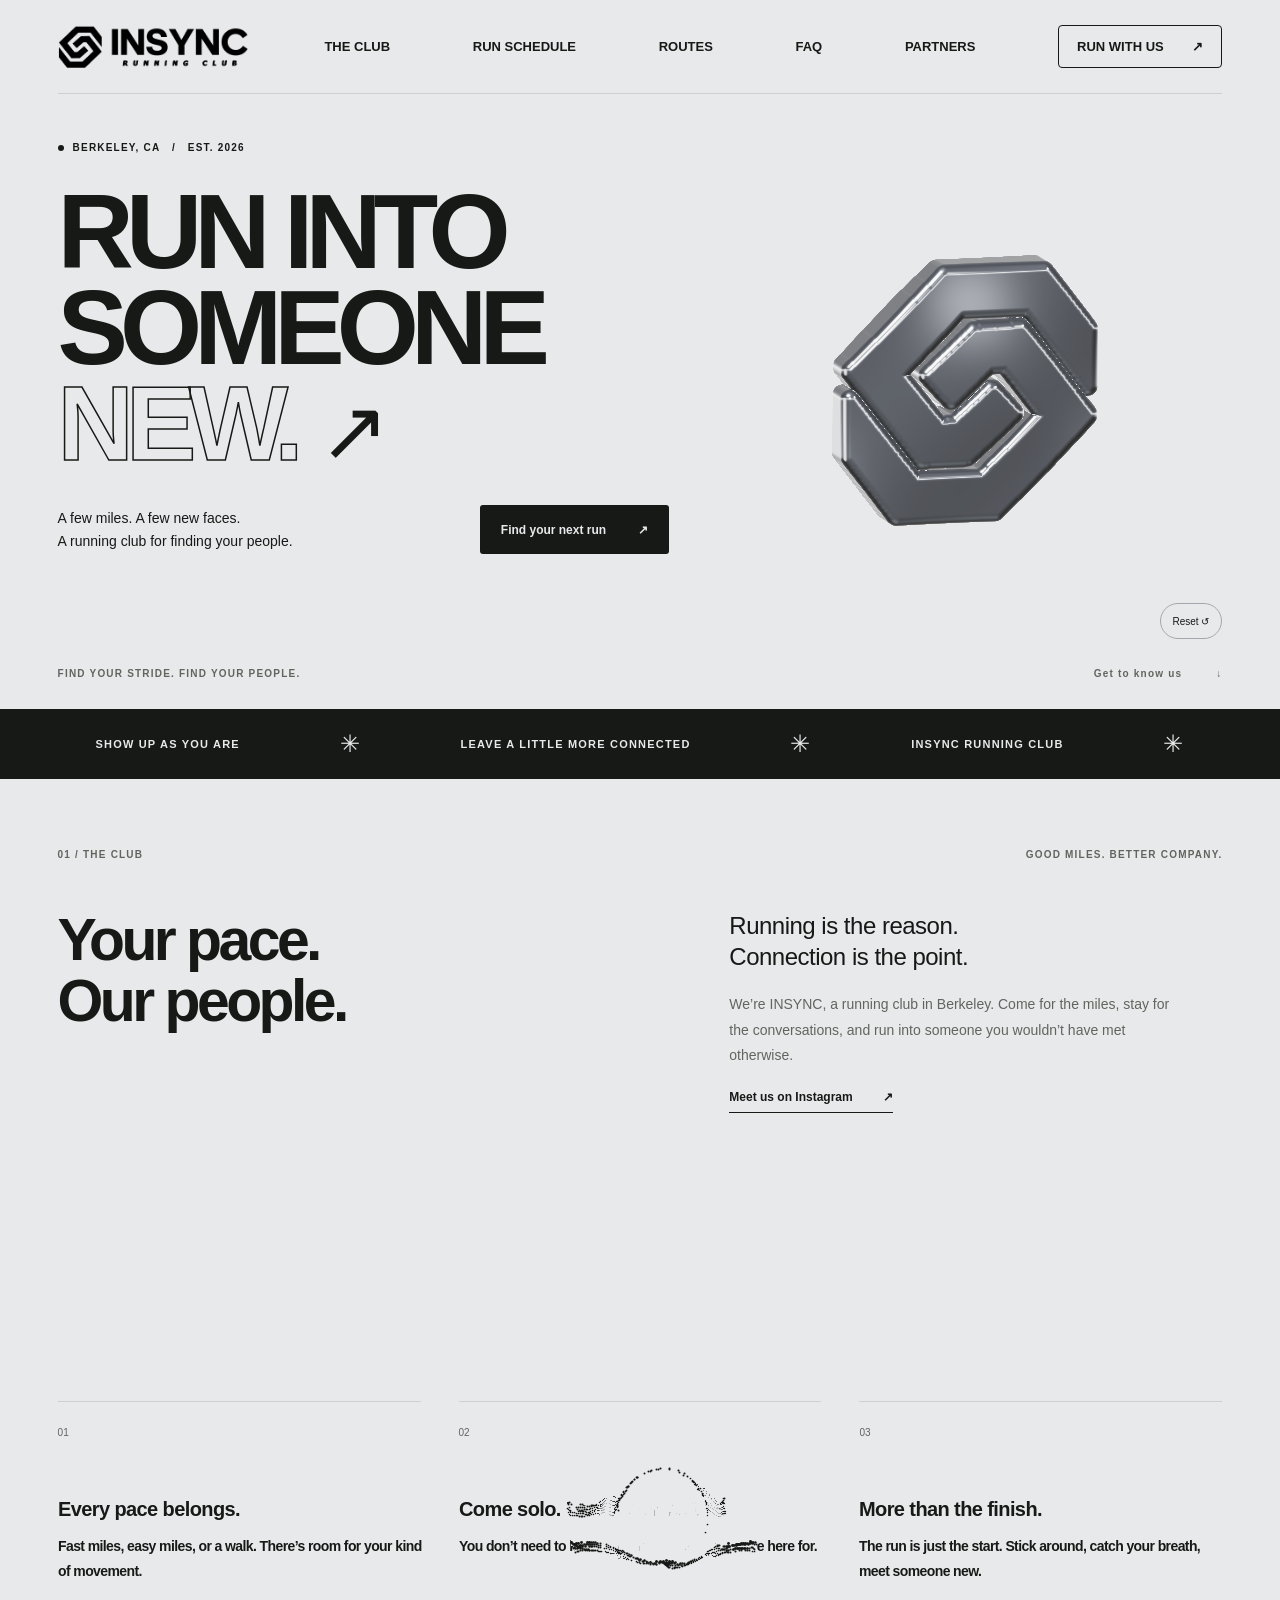
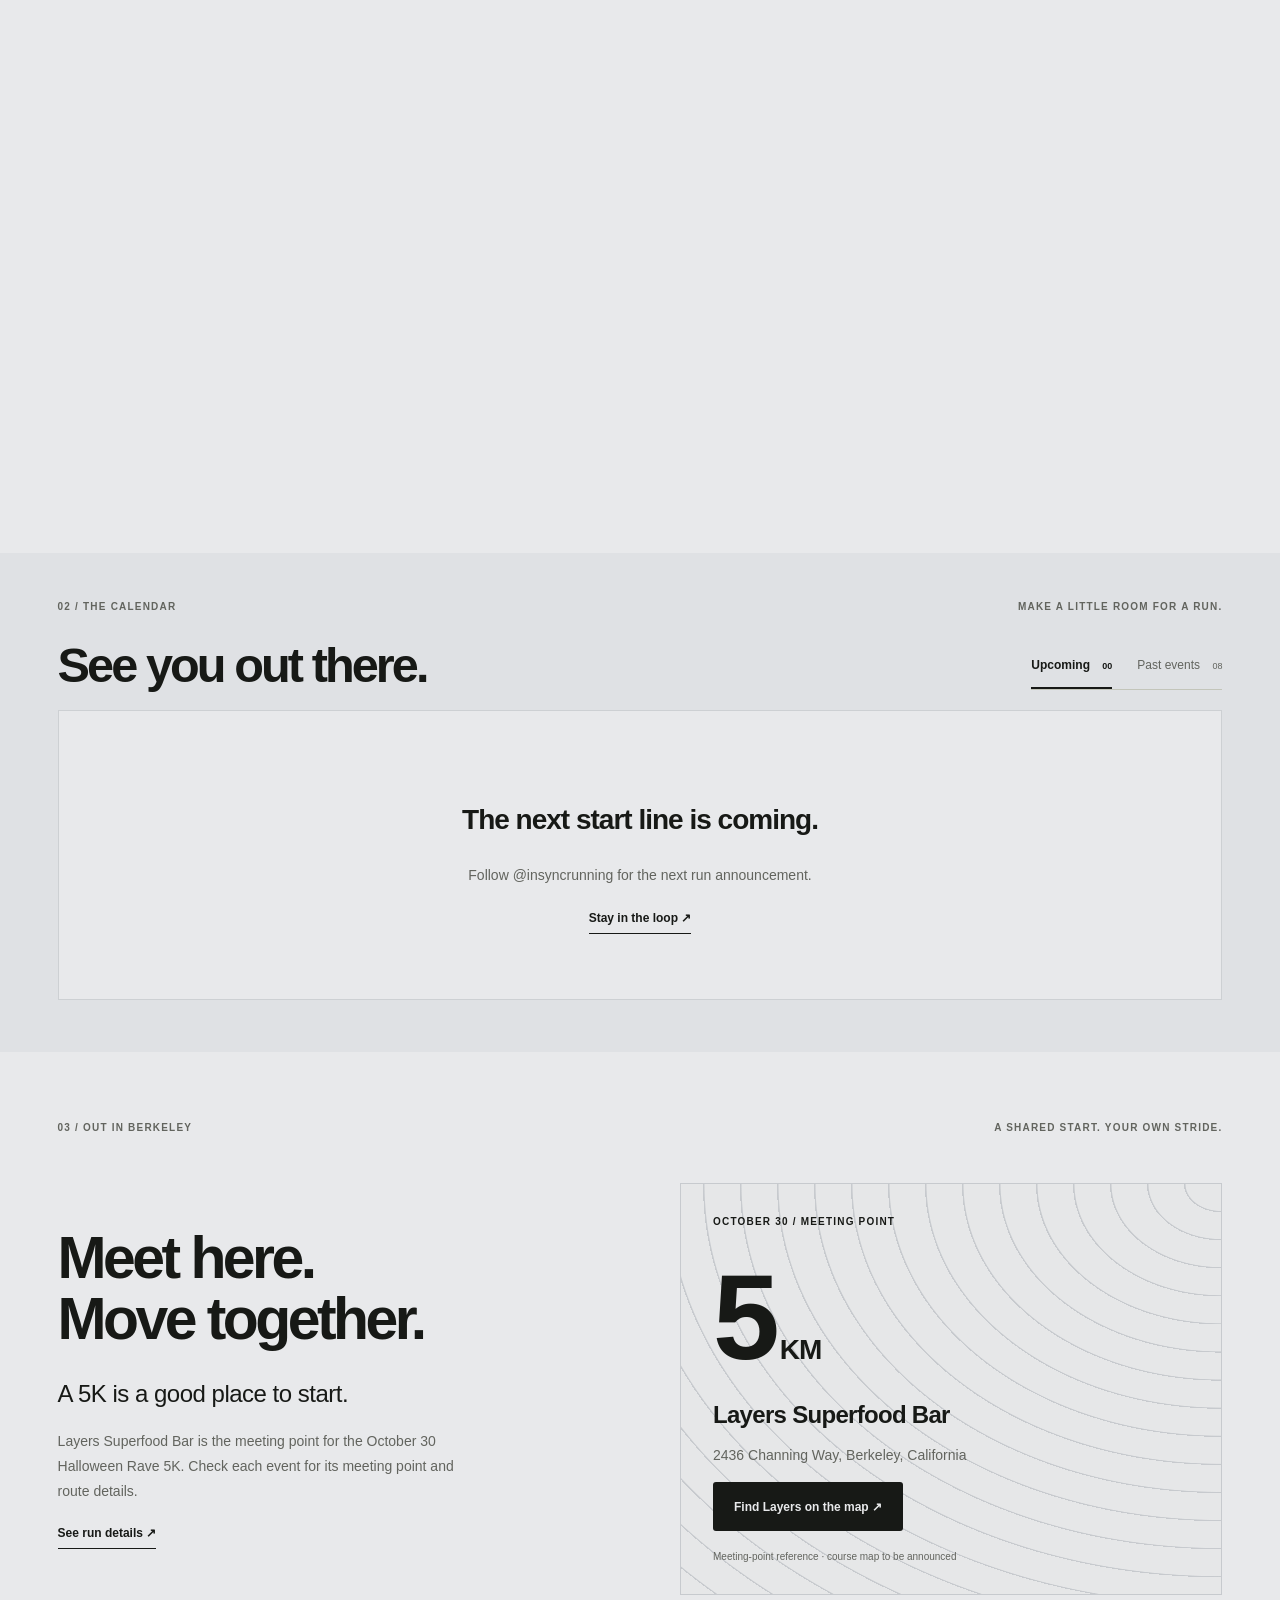
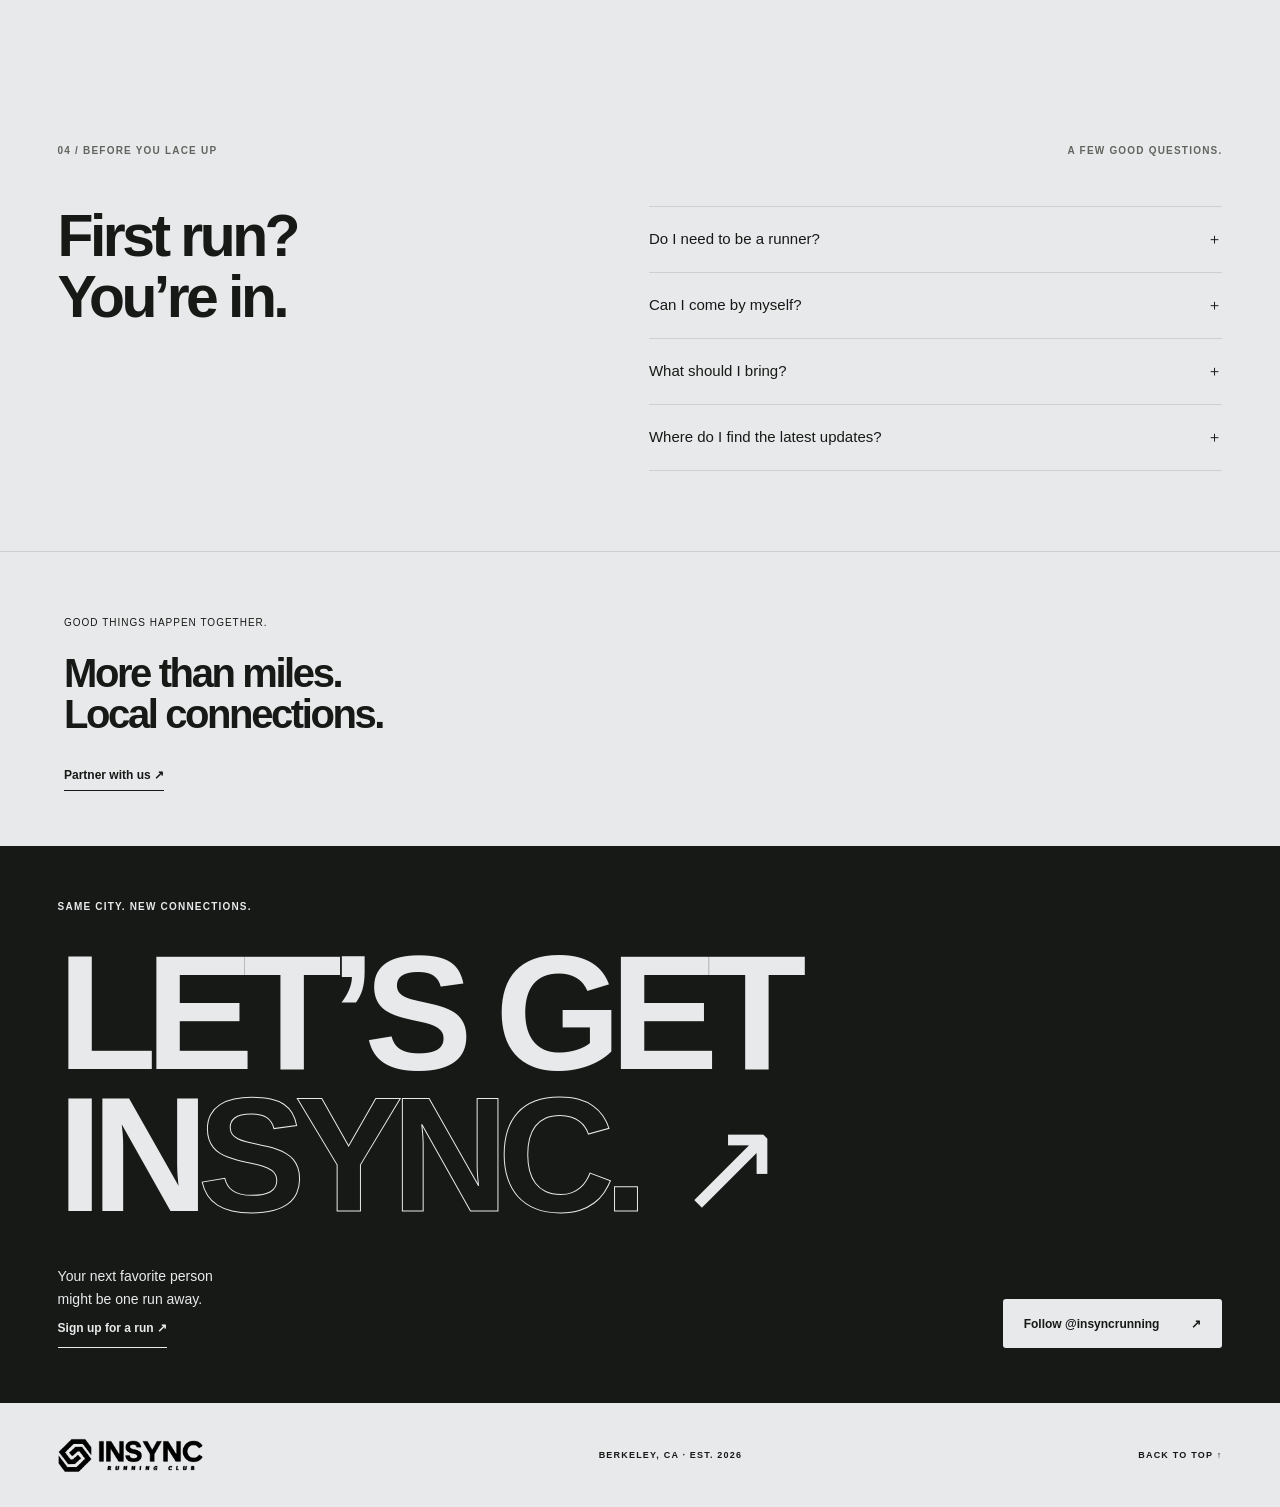
==== commit 7263f9e6: "Point the Halloween Rave RSVP at the Partiful page. Co-authored-by: Cursor <cursoragent@cursor.com>" ====
--- a/index.html
+++ b/index.html
@@ -8,7 +8,7 @@
 <meta http-equiv="Cache-Control" content="no-cache, no-store, must-revalidate">
 <meta http-equiv="Pragma" content="no-cache">
 <meta http-equiv="Expires" content="0">
-<link rel="icon" href="assets/favicon-32.png"><link rel="apple-touch-icon" href="assets/apple-touch-icon.png"><link rel="stylesheet" href="styles.css?v=20261030-rave">
+<link rel="icon" href="assets/favicon-32.png"><link rel="apple-touch-icon" href="assets/apple-touch-icon.png"><link rel="stylesheet" href="styles.css?v=20261030-rave2">
 </head>
 <body>
 <a class="skip" href="#main">Skip to content</a>
@@ -35,9 +35,9 @@
 </div>
 </section>
 <section class="events section" id="events"><div class="section-label"><span>02 / THE CALENDAR</span><span>MAKE A LITTLE ROOM FOR A RUN.</span></div><div class="events-heading"><h2>See you out there.</h2><div class="tabs" role="tablist" aria-label="Event schedule"><button type="button" id="upcoming-tab" role="tab" aria-selected="true" aria-controls="upcoming">Upcoming <span id="upcoming-count">01</span></button><button type="button" id="past-tab" role="tab" aria-selected="false" aria-controls="past" tabindex="-1">Past events <span id="past-count">07</span></button></div></div>
-<div id="upcoming" role="tabpanel" aria-labelledby="upcoming-tab" tabindex="0"><article class="event-card" id="featured-event"><div class="event-poster event-poster--image"><img src="assets/insync-october-30-rave.jpg" width="819" height="1024" alt="INSYNC Running Club flyer: INSYNCTOBER Halloween Rave 5K with Layers Superfood Bar, Friday October 30 at 3:30 PM, 2436 Channing Way, Berkeley, CA 94704. All paces welcome."></div><div class="event-info"><p class="eyebrow" id="event-status"><span class="dot"></span> NEXT ON THE CALENDAR</p><h3>Halloween Rave 5K</h3><p class="event-description">INSYNCTOBER with Layers Superfood Bar.<br>All paces welcome.</p><dl><div><dt>WHEN</dt><dd><time datetime="2026-10-30T15:30:00-07:00">Friday, October 30, 2026<br>3:30 PM · Pacific</time></dd></div><div><dt>MEET AT</dt><dd>Layers Superfood Bar<br><span>2436 Channing Way, Berkeley, CA 94704</span></dd></div><div><dt>THE PLAN</dt><dd>Halloween Rave 5K. All paces welcome.</dd></div></dl><div class="event-actions"><a class="button dark" id="event-rsvp" href="https://www.instagram.com/insyncrunning" target="_blank" rel="noopener noreferrer">Count me in <span aria-hidden="true">↗</span></a><a class="text-link" href="https://www.google.com/maps/search/?api=1&amp;query=2436+Channing+Way+Berkeley+CA+94704" target="_blank" rel="noopener noreferrer">Get directions ↗</a></div><a class="calendar-link" id="calendar-link" href="assets/insync-october-30.ics" download>Add to calendar <span aria-hidden="true">＋</span></a></div></article><div class="empty-state" id="upcoming-empty" hidden><h3>The next start line is coming.</h3><p>Follow @insyncrunning for the next run announcement.</p><a class="text-link" href="https://www.instagram.com/insyncrunning" target="_blank" rel="noopener noreferrer">Stay in the loop ↗</a></div></div>
+<div id="upcoming" role="tabpanel" aria-labelledby="upcoming-tab" tabindex="0"><article class="event-card" id="featured-event"><div class="event-poster event-poster--image"><img src="assets/insync-october-30-rave.jpg" width="819" height="1024" alt="INSYNC Running Club flyer: INSYNCTOBER Halloween Rave 5K with Layers Superfood Bar, Friday October 30 at 3:30 PM, 2436 Channing Way, Berkeley, CA 94704. All paces welcome."></div><div class="event-info"><p class="eyebrow" id="event-status"><span class="dot"></span> NEXT ON THE CALENDAR</p><h3>Halloween Rave 5K</h3><p class="event-description">INSYNCTOBER with Layers Superfood Bar.<br>All paces welcome.</p><dl><div><dt>WHEN</dt><dd><time datetime="2026-10-30T15:30:00-07:00">Friday, October 30, 2026<br>3:30 PM · Pacific</time></dd></div><div><dt>MEET AT</dt><dd>Layers Superfood Bar<br><span>2436 Channing Way, Berkeley, CA 94704</span></dd></div><div><dt>THE PLAN</dt><dd>Halloween Rave 5K. All paces welcome.</dd></div></dl><div class="event-actions"><a class="button dark" id="event-rsvp" href="https://partiful.com/e/mQ0X8st8Sq7XbnKIc9KB?c=eitrDsqQ" target="_blank" rel="noopener noreferrer">Count me in <span aria-hidden="true">↗</span></a><a class="text-link" href="https://www.google.com/maps/search/?api=1&amp;query=2436+Channing+Way+Berkeley+CA+94704" target="_blank" rel="noopener noreferrer">Get directions ↗</a></div><a class="calendar-link" id="calendar-link" href="assets/insync-october-30.ics" download>Add to calendar <span aria-hidden="true">＋</span></a></div></article><div class="empty-state" id="upcoming-empty" hidden><h3>The next start line is coming.</h3><p>Follow @insyncrunning for the next run announcement.</p><a class="text-link" href="https://www.instagram.com/insyncrunning" target="_blank" rel="noopener noreferrer">Stay in the loop ↗</a></div></div>
 <div id="past" role="tabpanel" aria-labelledby="past-tab" tabindex="0" hidden><div class="archive-grid" id="archive-grid"><article class="archive-card"><p class="eyebrow">OCT 02, 2026</p><h3>INSYNC × Layers</h3><p>5K &amp; DJ Afters · 4 PM<br>2436 Channing Way, Berkeley</p><a class="text-link" href="https://partiful.com/e/KIWhcW2sNzImpX4tsrRf" target="_blank" rel="noopener noreferrer">View event ↗</a></article><article class="archive-card"><p class="eyebrow">SEP 27, 2026</p><h3>INSYNC × ISAB</h3><p>5K &amp; DJ Afters · 10:30 AM<br>Strada Fountain, Berkeley</p><a class="text-link" href="https://partiful.com/e/kMO2O52GMtITjHEYvllk" target="_blank" rel="noopener noreferrer">View event ↗</a></article><article class="archive-card"><p class="eyebrow">SEP 18, 2026</p><h3>5K &amp; Afters</h3><p>5:30 PM · Fountain next to Strada<br>Berkeley, CA</p><a class="text-link" href="https://www.instagram.com/insyncrunning" target="_blank" rel="noopener noreferrer">Visit club Instagram ↗</a></article><article class="archive-card"><p class="eyebrow">SEP 04, 2026</p><h3>INSYNC × Layers</h3><p>5K & DJ Afters · 4 PM<br>2436 Channing Way, Berkeley</p><a class="text-link" href="https://www.instagram.com/insyncrunning" target="_blank" rel="noopener noreferrer">Visit club Instagram ↗</a></article><article class="archive-card"><p class="eyebrow">MAY 09, 2026</p><h3>Finals Week Reset Run</h3><p>10 AM · Layers Superfood Bar<br>2436 Channing Way, Berkeley</p><a class="text-link" href="https://www.instagram.com/insyncrunning" target="_blank" rel="noopener noreferrer">Visit club Instagram ↗</a></article><article class="archive-card"><p class="eyebrow">MAY 03, 2026</p><h3>Running in Her Shoes</h3><p>5K · 10:30 AM · 2325 Piedmont Ave<br>Benefiting the Peace Over Violence Foundation</p><a class="text-link" href="https://www.instagram.com/insyncrunning" target="_blank" rel="noopener noreferrer">Visit club Instagram ↗</a></article><article class="archive-card"><p class="eyebrow">APR 25, 2026</p><h3>KAPi × INSYNC</h3><p>5K Charity Run · 10 AM<br>Fountain across from Strada</p><a class="text-link" href="https://www.instagram.com/insyncrunning" target="_blank" rel="noopener noreferrer">Visit club Instagram ↗</a></article></div></div></section>
-<section class="routes section" id="routes"><div class="section-label"><span>03 / OUT IN BERKELEY</span><span>A SHARED START. YOUR OWN STRIDE.</span></div><div class="route-grid"><div><h2>Meet here.<br>Move together.</h2><p class="lead">A 5K is a good place to start.</p><p>Layers Superfood Bar is the meeting point for the October 30 Halloween Rave 5K. Check each event for its meeting point and route details.</p><a class="text-link" href="#events">See run details ↗</a></div><div class="route-panel"><span class="eyebrow">OCTOBER 30 / MEETING POINT</span><div class="route-distance">5<span>KM</span></div><h3>Layers Superfood Bar</h3><p>2436 Channing Way, Berkeley, California</p><a class="button dark" href="https://www.google.com/maps/search/?api=1&amp;query=2436+Channing+Way+Berkeley+CA+94704" target="_blank" rel="noopener noreferrer">Find Layers on the map ↗</a><small>Meeting-point reference · course map to be announced</small></div></div></section><section class="faq section" id="faq"><div class="section-label"><span>04 / BEFORE YOU LACE UP</span><span>A FEW GOOD QUESTIONS.</span></div><div class="faq-grid"><h2>First run?<br>You’re in.</h2><div class="questions"><details><summary>Do I need to be a runner?<span aria-hidden="true">＋</span></summary><p>No pace requirement here. Run, jog, or walk — show up with whatever energy you’ve got.</p></details><details><summary>Can I come by myself?<span aria-hidden="true">＋</span></summary><p>Absolutely. Meeting someone new is the whole idea. Come say hi and we’ll take it from there.</p></details><details><summary>What should I bring?<span aria-hidden="true">＋</span></summary><p>Comfortable shoes, water, and whatever you need for a few miles outside. Check the event page for any specific details.</p></details><details><summary>Where do I find the latest updates?<span aria-hidden="true">＋</span></summary><p>Check <a href="https://www.instagram.com/insyncrunning" target="_blank" rel="noopener noreferrer">@insyncrunning on Instagram</a> and the linked event page for meeting details and changes.</p></details></div></div></section>
+<section class="routes section" id="routes"><div class="section-label"><span>03 / OUT IN BERKELEY</span><span>A SHARED START. YOUR OWN STRIDE.</span></div><div class="route-grid"><div><h2>Meet here.<br>Move together.</h2><p class="lead">A 5K is a good place to start.</p><p>Layers Superfood Bar is the meeting point for the October 30 Halloween Rave 5K. Check each event for its meeting point and route details.</p><a class="text-link" href="https://partiful.com/e/mQ0X8st8Sq7XbnKIc9KB?c=eitrDsqQ" target="_blank" rel="noopener noreferrer">See run details ↗</a></div><div class="route-panel"><span class="eyebrow">OCTOBER 30 / MEETING POINT</span><div class="route-distance">5<span>KM</span></div><h3>Layers Superfood Bar</h3><p>2436 Channing Way, Berkeley, California</p><a class="button dark" href="https://www.google.com/maps/search/?api=1&amp;query=2436+Channing+Way+Berkeley+CA+94704" target="_blank" rel="noopener noreferrer">Find Layers on the map ↗</a><small>Meeting-point reference · course map to be announced</small></div></div></section><section class="faq section" id="faq"><div class="section-label"><span>04 / BEFORE YOU LACE UP</span><span>A FEW GOOD QUESTIONS.</span></div><div class="faq-grid"><h2>First run?<br>You’re in.</h2><div class="questions"><details><summary>Do I need to be a runner?<span aria-hidden="true">＋</span></summary><p>No pace requirement here. Run, jog, or walk — show up with whatever energy you’ve got.</p></details><details><summary>Can I come by myself?<span aria-hidden="true">＋</span></summary><p>Absolutely. Meeting someone new is the whole idea. Come say hi and we’ll take it from there.</p></details><details><summary>What should I bring?<span aria-hidden="true">＋</span></summary><p>Comfortable shoes, water, and whatever you need for a few miles outside. Check the event page for any specific details.</p></details><details><summary>Where do I find the latest updates?<span aria-hidden="true">＋</span></summary><p>Check <a href="https://www.instagram.com/insyncrunning" target="_blank" rel="noopener noreferrer">@insyncrunning on Instagram</a> and the linked event page for meeting details and changes.</p></details></div></div></section>
 <section class="partner-strip"><p>GOOD THINGS HAPPEN TOGETHER.</p><h2>More than miles.<br>Local connections.</h2><a class="text-link" href="mailto:lperehinets1@gmail.com">Partner with us ↗</a></section><section class="join section" id="join"><p class="eyebrow">SAME CITY. NEW CONNECTIONS.</p><h2>LET’S GET<br>IN<span class="outline">SYNC.</span><span aria-hidden="true">↗</span></h2><div class="join-bottom"><p>Your next favorite person<br>might be one run away.<br><a class="text-link" href="#events">Sign up for a run ↗</a></p><a class="button light" href="https://www.instagram.com/insyncrunning" target="_blank" rel="noopener noreferrer">Follow @insyncrunning <span aria-hidden="true">↗</span></a></div></section>
-</main><footer><a href="#top" aria-label="Back to top"><img src="assets/logo-horizontal.png" alt="INSYNC Running Club" width="170" height="46"></a><span>BERKELEY, CA · EST. 2026</span><a href="#top">BACK TO TOP ↑</a></footer><script src="main.js?v=20261030-rave"></script><script src="particle-text.js?v=20261030-rave" defer></script><script src="logo-jelly.js?v=20261030-rave" defer></script>
+</main><footer><a href="#top" aria-label="Back to top"><img src="assets/logo-horizontal.png" alt="INSYNC Running Club" width="170" height="46"></a><span>BERKELEY, CA · EST. 2026</span><a href="#top">BACK TO TOP ↑</a></footer><script src="main.js?v=20261030-rave2"></script><script src="particle-text.js?v=20261030-rave2" defer></script><script src="logo-jelly.js?v=20261030-rave2" defer></script>
 </body></html>
